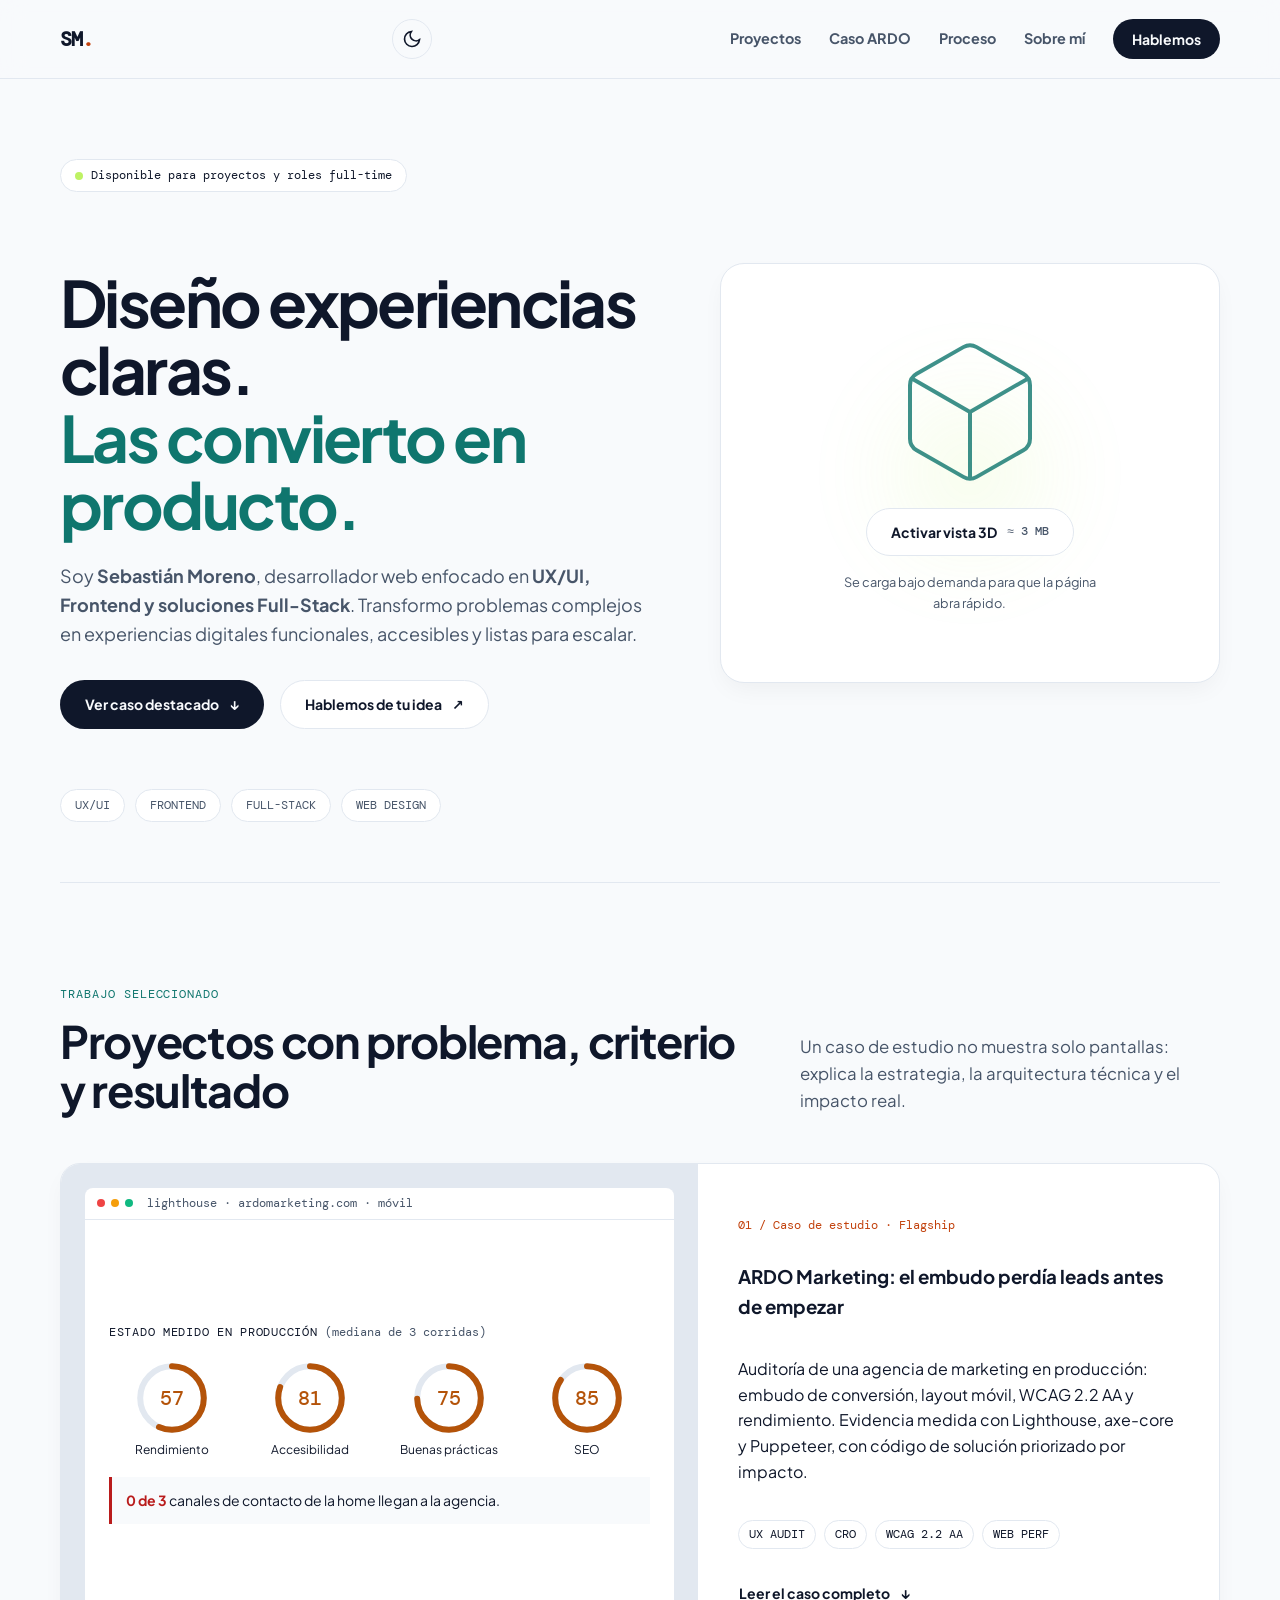
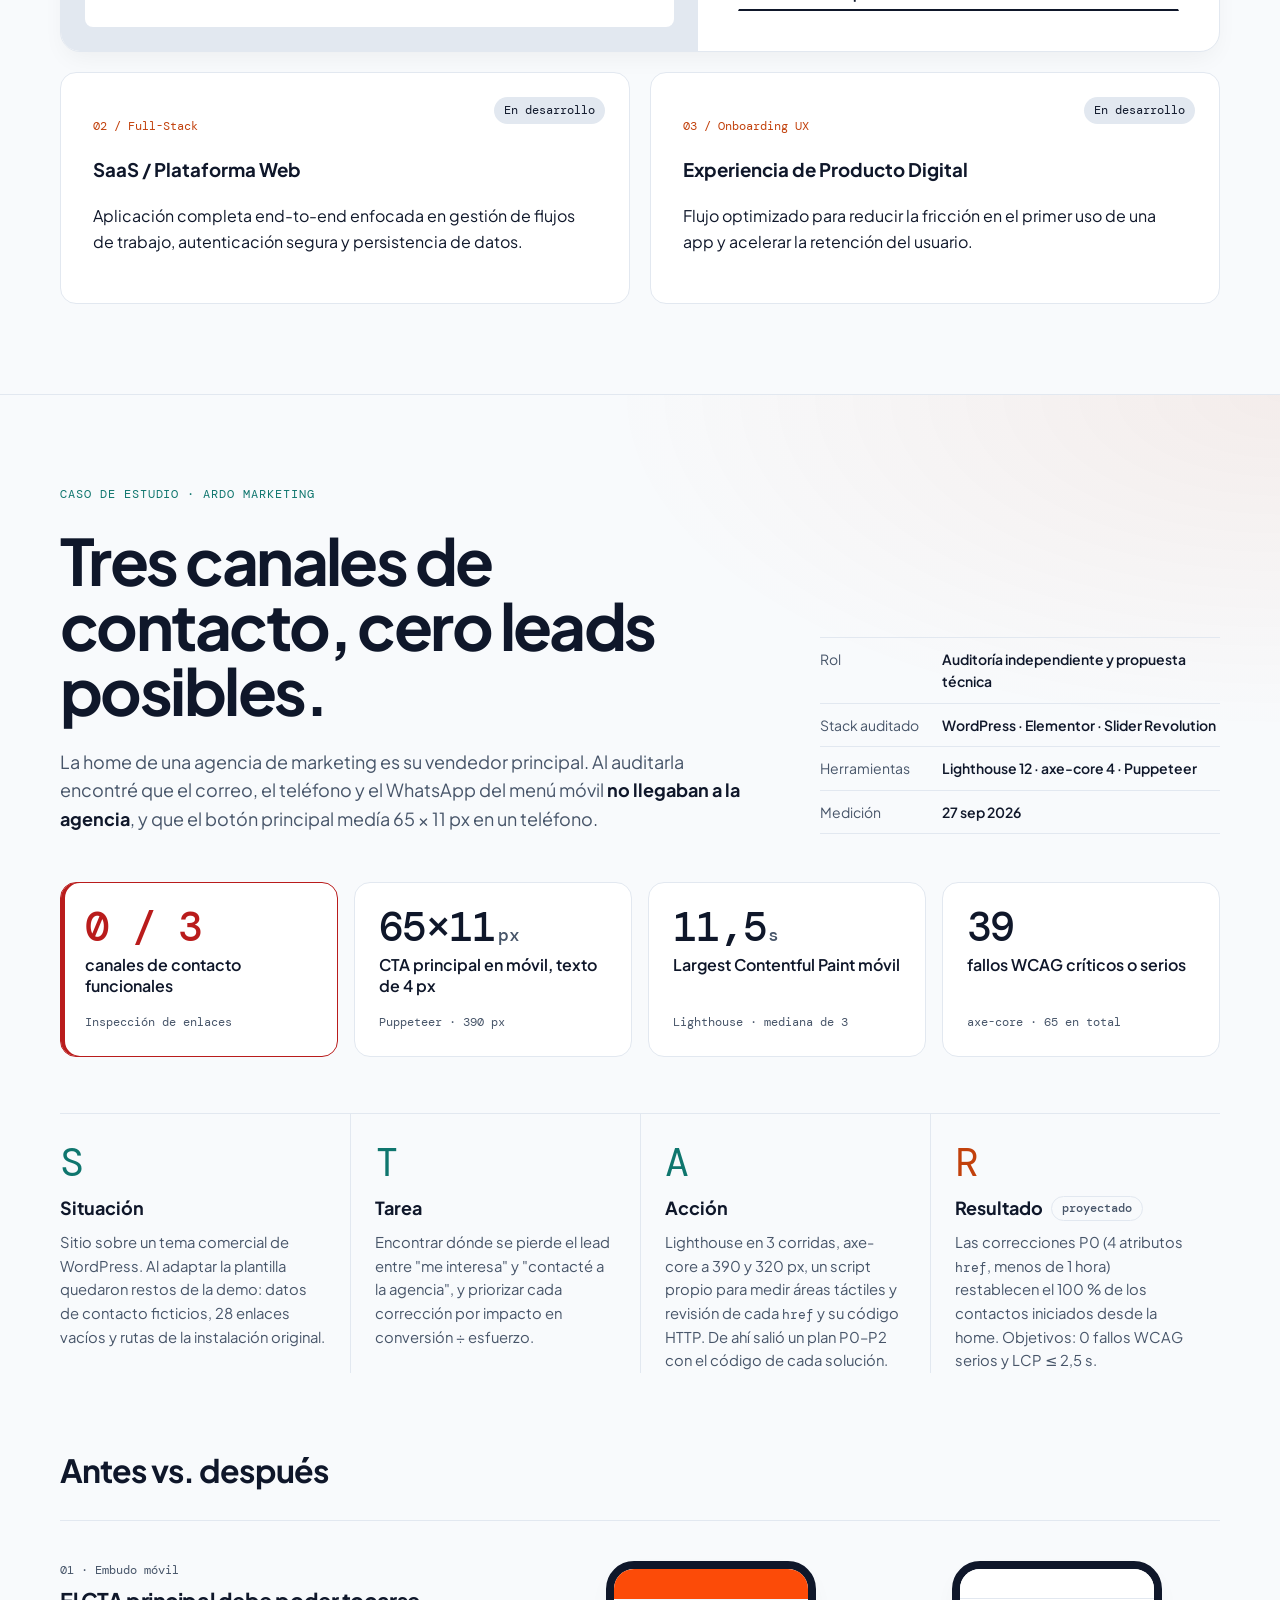
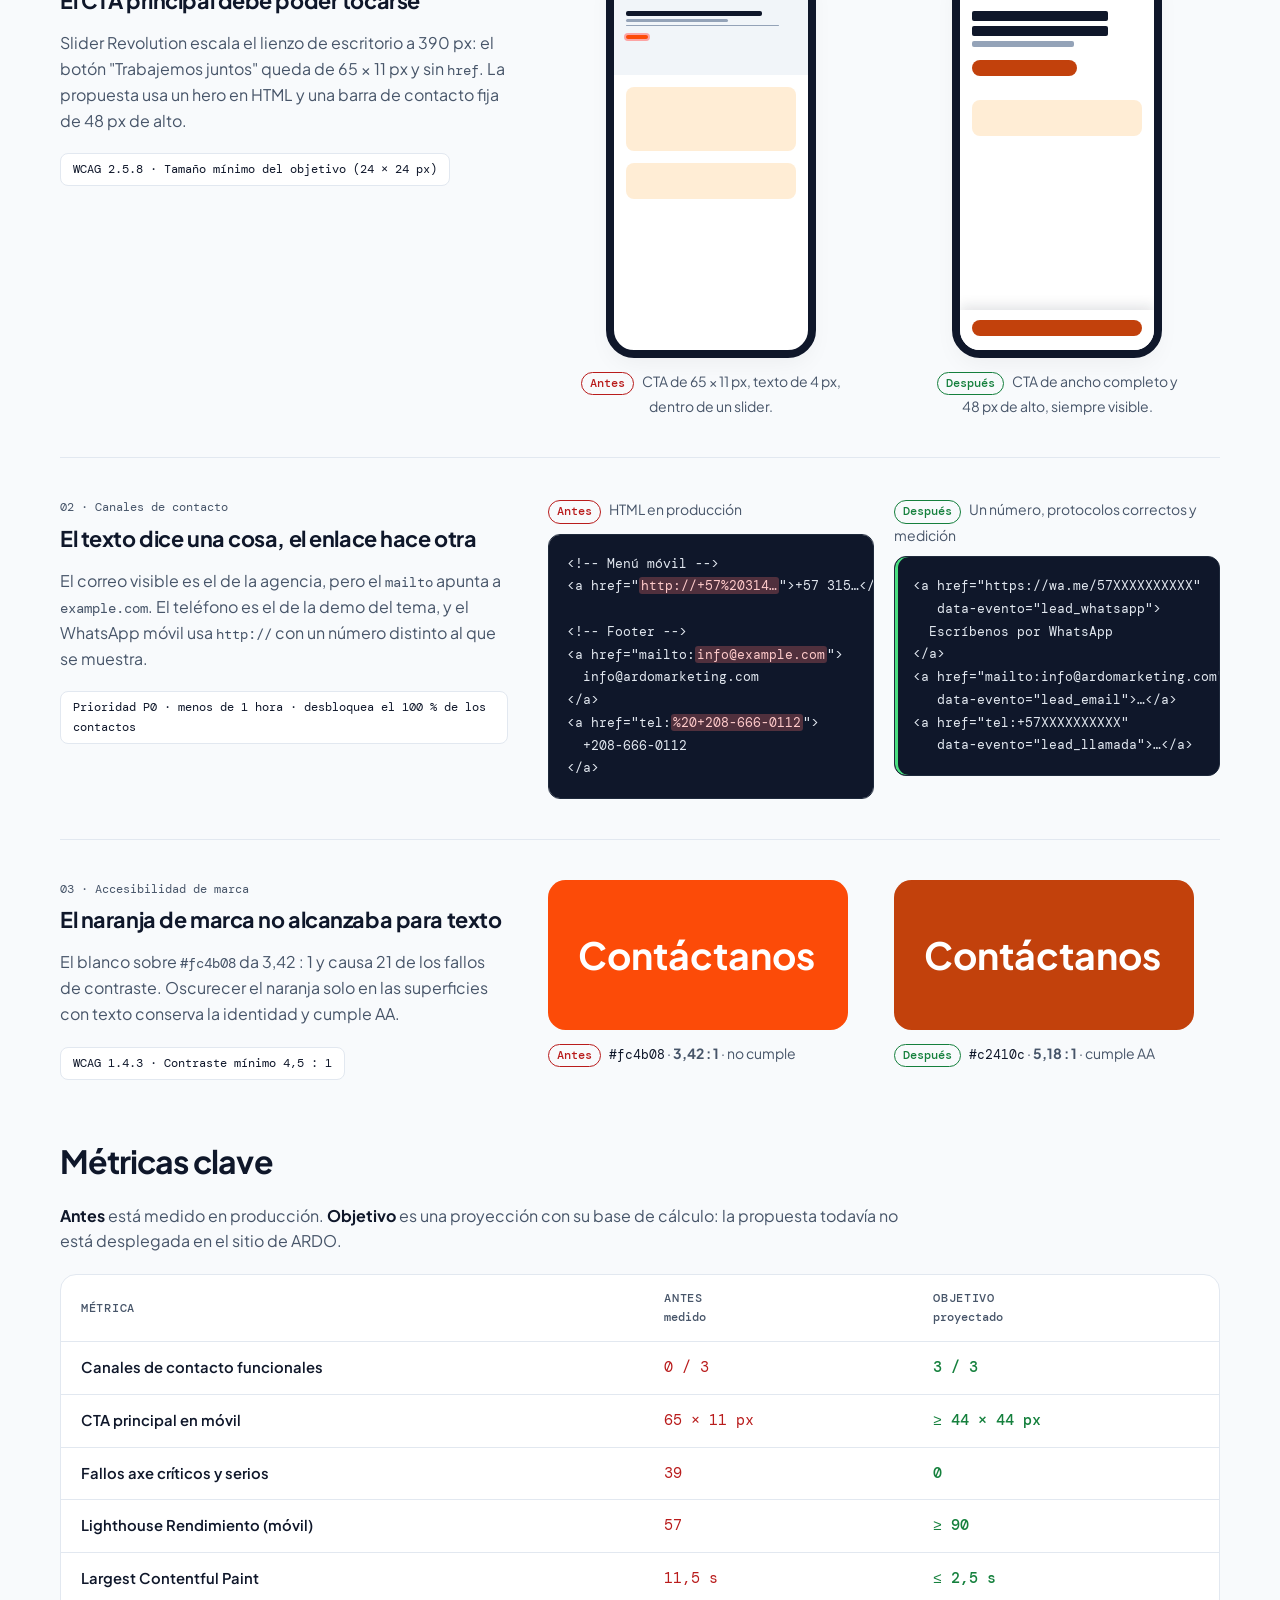
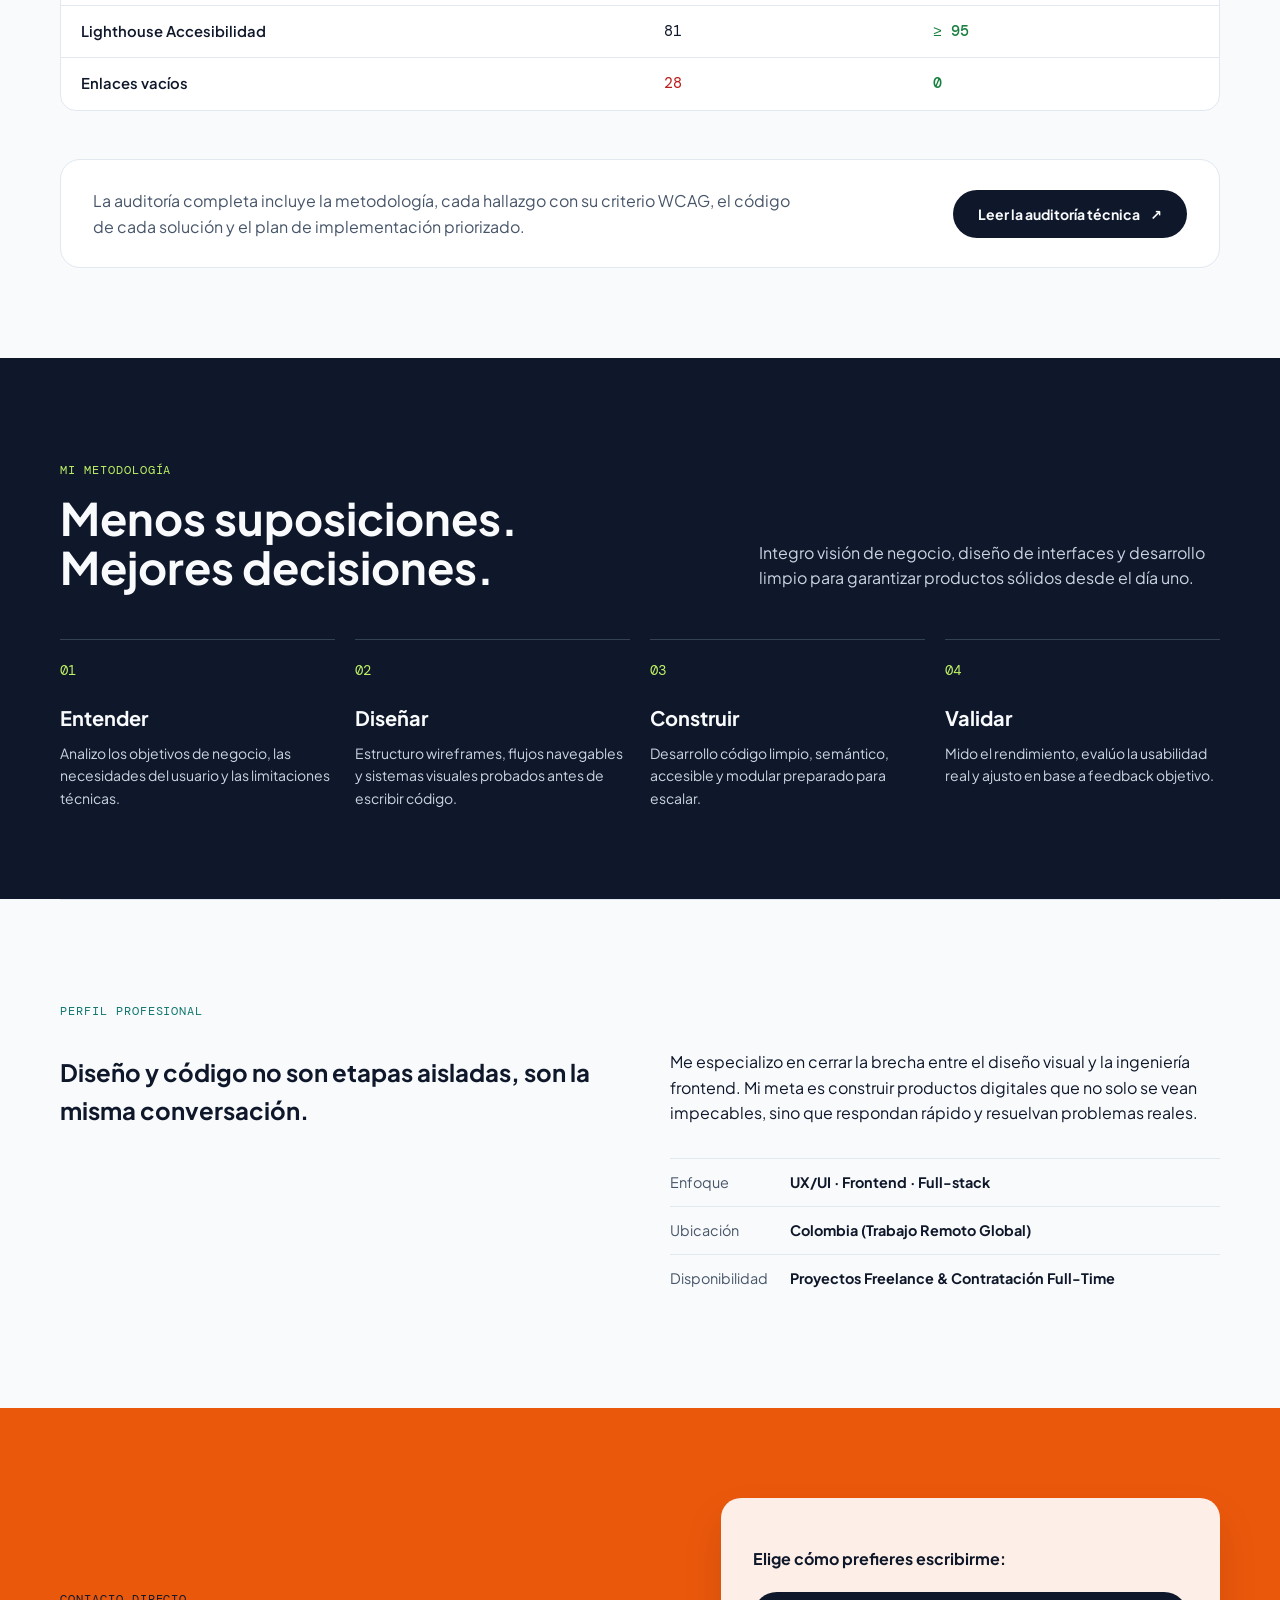
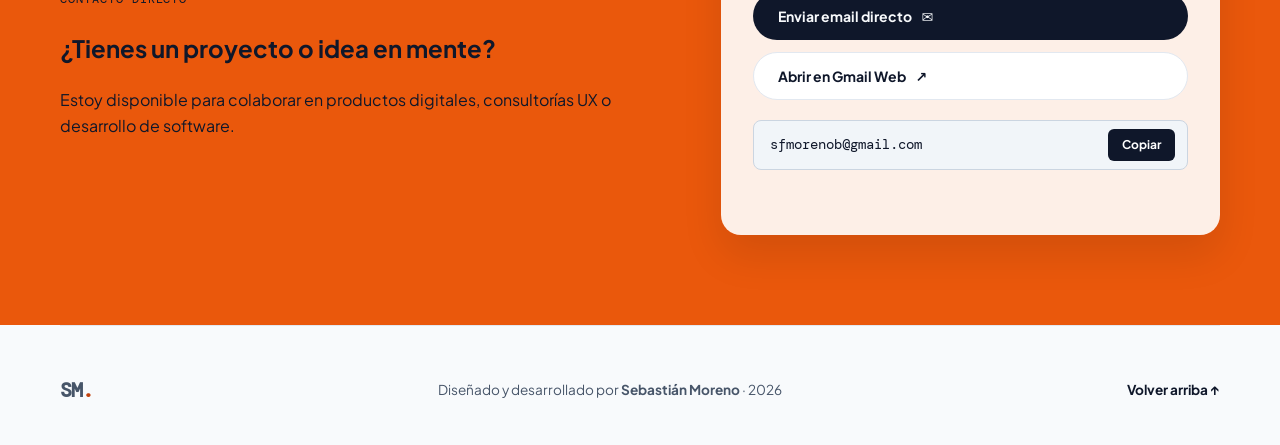
==== index.html @ bb8cb866 "fix: cifras de rendimiento medidas sin la inyección del antivirus El antivirus de la máquina de medi" ====
<!DOCTYPE html>
<html lang="es">
<head>
  <meta charset="UTF-8">
  <meta name="viewport" content="width=device-width, initial-scale=1.0">
  <meta name="description" content="Portafolio de Sebastián Moreno — Desarrollador Web especialista en UX/UI, Frontend y Productos Full-Stack. Caso destacado: auditoría de conversión, móvil y WCAG AA de ARDO Marketing.">
  <meta name="theme-color" content="#0f172a">
  <meta name="color-scheme" content="light dark">

  <link rel="canonical" href="https://nick-fm1.github.io/">

  <!-- Open Graph / Redes Sociales (las redes exigen URLs absolutas) -->
  <meta property="og:type" content="website">
  <meta property="og:locale" content="es_CO">
  <meta property="og:url" content="https://nick-fm1.github.io/">
  <meta property="og:title" content="Sebastián Moreno — Web &amp; Product Developer">
  <meta property="og:description" content="Diseño experiencias claras y las convierto en productos digitales escalables. Caso destacado: auditoría de conversión, móvil y WCAG AA de ARDO Marketing.">
  <meta property="og:image" content="https://nick-fm1.github.io/og-image.png">
  <meta property="og:image:width" content="1200">
  <meta property="og:image:height" content="630">
  <meta property="og:image:alt" content="Portada del portafolio de Sebastián Moreno: Diseño experiencias claras. Las convierto en producto.">
  <meta name="twitter:card" content="summary_large_image">

  <title>Sebastián Moreno — Web &amp; Product Developer</title>
  <link rel="icon" href="data:image/svg+xml,%3Csvg xmlns='http://www.w3.org/2000/svg' viewBox='0 0 32 32'%3E%3Crect width='32' height='32' rx='8' fill='%230f172a'/%3E%3Ctext x='16' y='21' font-family='monospace' font-size='14' font-weight='700' text-anchor='middle' fill='%23f8fafc'%3ESM%3C/text%3E%3C/svg%3E">

  <!-- Aplica el tema antes del primer pintado para evitar el destello de tema incorrecto -->
  <script>
    (function () {
      var tema;
      try { tema = localStorage.getItem('theme'); } catch (e) { tema = null; }
      if (tema !== 'light' && tema !== 'dark') {
        tema = window.matchMedia('(prefers-color-scheme: dark)').matches ? 'dark' : 'light';
      }
      document.documentElement.setAttribute('data-theme', tema);
    })();
  </script>

  <!-- Fuente del titular (elemento LCP) precargada; las fuentes se sirven desde el propio dominio -->
  <link rel="preload" href="fonts/plus-jakarta-sans-latin-var.woff2" as="font" type="font/woff2" crossorigin>

  <link rel="stylesheet" href="styles.css">
</head>
<body>
  <!-- Salto de navegación para accesibilidad -->
  <a class="skip-link" href="#contenido">Saltar al contenido principal</a>

  <!-- Encabezado de Navegación -->
  <header class="site-header" id="site-header">
    <nav class="nav container" aria-label="Navegación principal">
      <a class="brand" href="#inicio" aria-label="Inicio de Sebastián Moreno">
        SM<span class="brand-dot" aria-hidden="true">.</span>
      </a>

      <!-- Controles de Navegación + Modo Oscuro/Claro -->
      <div class="nav-actions">
        <button class="theme-toggle" id="theme-toggle" type="button" aria-label="Cambiar a tema oscuro" title="Cambiar tema">
          <svg class="sun-icon" aria-hidden="true" width="20" height="20" viewBox="0 0 24 24" fill="none" stroke="currentColor" stroke-width="2"><circle cx="12" cy="12" r="5"/><path d="M12 1v2M12 21v2M4.22 4.22l1.42 1.42M18.36 18.36l1.42 1.42M1 12h2M21 12h2M4.22 19.78l1.42-1.42M18.36 5.64l1.42-1.42"/></svg>
          <svg class="moon-icon" aria-hidden="true" width="20" height="20" viewBox="0 0 24 24" fill="none" stroke="currentColor" stroke-width="2"><path d="M21 12.79A9 9 0 1 1 11.21 3 7 7 0 0 0 21 12.79z"/></svg>
        </button>

        <button class="menu-button" id="menu-button" type="button" aria-label="Abrir menú" aria-expanded="false" aria-controls="nav-links">
          <span class="menu-line"></span>
          <span class="menu-line"></span>
        </button>
      </div>

      <div class="nav-links" id="nav-links">
        <a href="#proyectos" class="nav-item">Proyectos</a>
        <a href="#caso-ardo" class="nav-item">Caso ARDO</a>
        <a href="#proceso" class="nav-item">Proceso</a>
        <a href="#sobre-mi" class="nav-item">Sobre mí</a>
        <a href="#contacto" class="button button-nav">Hablemos</a>
      </div>
    </nav>
  </header>

  <main id="contenido">
    <!-- Hero Section -->
    <section class="hero container" id="inicio">
      <div class="badge-status">
        <span class="status-dot pulsating" aria-hidden="true"></span>
        <span>Disponible para proyectos y roles full-time</span>
      </div>

      <div class="hero-grid">
        <div class="hero-text">
          <h1 class="hero-title">
            Diseño experiencias claras.<br>
            <em class="highlight">Las convierto en producto.</em>
          </h1>
          <p class="hero-copy">
            Soy <strong>Sebastián Moreno</strong>, desarrollador web enfocado en <strong>UX/UI, Frontend y soluciones Full-Stack</strong>. Transformo problemas complejos en experiencias digitales funcionales, accesibles y listas para escalar.
          </p>
          <div class="hero-actions">
            <a class="button button-primary" href="#caso-ardo">
              Ver caso destacado <span class="icon-arrow" aria-hidden="true">↓</span>
            </a>
            <a class="button button-outline" href="#contacto">
              Hablemos de tu idea <span class="icon-arrow" aria-hidden="true">↗</span>
            </a>
          </div>
        </div>

        <!-- Visualizador 3D: se carga solo cuando el visitante lo pide (model-viewer + modelo ≈ 3 MB) -->
        <div class="hero-3d-wrapper" id="hero-3d">
          <div class="glow-backdrop" aria-hidden="true"></div>

          <div class="hero-3d-poster" id="hero-3d-poster">
            <svg class="poster-shape" aria-hidden="true" width="160" height="160" viewBox="0 0 24 24" fill="none" stroke="currentColor" stroke-width="0.6" stroke-linejoin="round"><path d="M21 16V8a2 2 0 0 0-1-1.73l-7-4a2 2 0 0 0-2 0l-7 4A2 2 0 0 0 3 8v8a2 2 0 0 0 1 1.73l7 4a2 2 0 0 0 2 0l7-4A2 2 0 0 0 21 16z"/><polyline points="3.27 6.96 12 12.01 20.73 6.96"/><line x1="12" y1="22.08" x2="12" y2="12"/></svg>
            <button class="button button-outline" type="button" id="load-3d">
              Activar vista 3D <span class="button-meta">≈ 3 MB</span>
            </button>
            <p class="poster-note">Se carga bajo demanda para que la página abra rápido.</p>
          </div>

          <div class="badge-3d-hint" id="hero-3d-hint" aria-hidden="true" hidden>
            <svg width="14" height="14" viewBox="0 0 24 24" fill="none" stroke="currentColor" stroke-width="2"><path d="M21 16V8a2 2 0 0 0-1-1.73l-7-4a2 2 0 0 0-2 0l-7 4A2 2 0 0 0 3 8v8a2 2 0 0 0 1 1.73l7 4a2 2 0 0 0 2 0l7-4A2 2 0 0 0 21 16z"/><polyline points="3.27 6.96 12 12.01 20.73 6.96"/><line x1="12" y1="22.08" x2="12" y2="12"/></svg>
            <span>Arrastra para girar</span>
          </div>
        </div>
      </div>

      <ul class="stack-bar">
        <li class="stack-tag">UX/UI</li>
        <li class="stack-tag">FRONTEND</li>
        <li class="stack-tag">FULL-STACK</li>
        <li class="stack-tag">WEB DESIGN</li>
      </ul>
    </section>

    <!-- Sección Proyectos -->
    <section class="section container" id="proyectos" aria-labelledby="proyectos-titulo">
      <header class="section-heading">
        <div>
          <p class="eyebrow">Trabajo Seleccionado</p>
          <h2 id="proyectos-titulo">Proyectos con problema, criterio y resultado</h2>
        </div>
        <p class="section-desc">
          Un caso de estudio no muestra solo pantallas: explica la estrategia, la arquitectura técnica y el impacto real.
        </p>
      </header>

      <!-- Proyecto Destacado -->
      <article class="project project-featured" aria-labelledby="ardo-card-titulo">
        <div class="project-visual">
          <div class="browser-chrome" aria-hidden="true">
            <span class="browser-dot red"></span>
            <span class="browser-dot yellow"></span>
            <span class="browser-dot green"></span>
            <span class="browser-url">lighthouse · ardomarketing.com · móvil</span>
          </div>

          <div class="scorecard">
            <p class="scorecard-title">Estado medido en producción <span>(mediana de 3 corridas)</span></p>
            <ul class="score-list">
              <li class="score score--mid" style="--score: 57">
                <svg class="score-ring" viewBox="0 0 36 36" aria-hidden="true"><circle class="score-track" cx="18" cy="18" r="15.9"/><circle class="score-value" cx="18" cy="18" r="15.9" pathLength="100"/></svg>
                <span class="score-num">57</span>
                <span class="score-label">Rendimiento</span>
              </li>
              <li class="score score--mid" style="--score: 81">
                <svg class="score-ring" viewBox="0 0 36 36" aria-hidden="true"><circle class="score-track" cx="18" cy="18" r="15.9"/><circle class="score-value" cx="18" cy="18" r="15.9" pathLength="100"/></svg>
                <span class="score-num">81</span>
                <span class="score-label">Accesibilidad</span>
              </li>
              <li class="score score--mid" style="--score: 75">
                <svg class="score-ring" viewBox="0 0 36 36" aria-hidden="true"><circle class="score-track" cx="18" cy="18" r="15.9"/><circle class="score-value" cx="18" cy="18" r="15.9" pathLength="100"/></svg>
                <span class="score-num">75</span>
                <span class="score-label">Buenas prácticas</span>
              </li>
              <li class="score score--mid" style="--score: 85">
                <svg class="score-ring" viewBox="0 0 36 36" aria-hidden="true"><circle class="score-track" cx="18" cy="18" r="15.9"/><circle class="score-value" cx="18" cy="18" r="15.9" pathLength="100"/></svg>
                <span class="score-num">85</span>
                <span class="score-label">SEO</span>
              </li>
            </ul>
            <p class="scorecard-alert"><strong>0 de 3</strong> canales de contacto de la home llegan a la agencia.</p>
          </div>
        </div>

        <div class="project-copy">
          <p class="project-number">01 / Caso de estudio · Flagship</p>
          <h3 id="ardo-card-titulo">ARDO Marketing: el embudo perdía leads antes de empezar</h3>
          <p>Auditoría de una agencia de marketing en producción: embudo de conversión, layout móvil, WCAG 2.2 AA y rendimiento. Evidencia medida con Lighthouse, axe-core y Puppeteer, con código de solución priorizado por impacto.</p>

          <ul class="tags-list">
            <li>UX AUDIT</li>
            <li>CRO</li>
            <li>WCAG 2.2 AA</li>
            <li>WEB PERF</li>
          </ul>

          <a class="button button-secondary" href="#caso-ardo">
            Leer el caso completo <span aria-hidden="true">↓</span>
          </a>
        </div>
      </article>

      <!-- Próximos Proyectos Grid -->
      <div class="project-grid">
        <article class="project project-card">
          <span class="status-badge">En desarrollo</span>
          <p class="project-number">02 / Full-Stack</p>
          <h3>SaaS / Plataforma Web</h3>
          <p>Aplicación completa end-to-end enfocada en gestión de flujos de trabajo, autenticación segura y persistencia de datos.</p>
        </article>

        <article class="project project-card">
          <span class="status-badge">En desarrollo</span>
          <p class="project-number">03 / Onboarding UX</p>
          <h3>Experiencia de Producto Digital</h3>
          <p>Flujo optimizado para reducir la fricción en el primer uso de una app y acelerar la retención del usuario.</p>
        </article>
      </div>
    </section>

    <!-- Caso de Estudio ARDO Marketing -->
    <section class="section case" id="caso-ardo" aria-labelledby="caso-titulo">
      <div class="container">
        <header class="case-header">
          <p class="eyebrow">Caso de estudio · ARDO Marketing</p>
          <h2 id="caso-titulo">Tres canales de contacto, cero leads posibles.</h2>
          <p class="case-lede">
            La home de una agencia de marketing es su vendedor principal. Al auditarla encontré que el correo, el teléfono y el WhatsApp del menú móvil <strong>no llegaban a la agencia</strong>, y que el botón principal medía 65 × 11 px en un teléfono.
          </p>
          <dl class="case-meta">
            <div><dt>Rol</dt><dd>Auditoría independiente y propuesta técnica</dd></div>
            <div><dt>Stack auditado</dt><dd>WordPress · Elementor · Slider Revolution</dd></div>
            <div><dt>Herramientas</dt><dd>Lighthouse 12 · axe-core 4 · Puppeteer</dd></div>
            <div><dt>Medición</dt><dd><time datetime="2026-09-27">27 sep 2026</time></dd></div>
          </dl>
        </header>

        <!-- KPIs medidos -->
        <ul class="kpi-grid">
          <li class="kpi kpi--critical">
            <span class="kpi-value">0 / 3</span>
            <span class="kpi-label">canales de contacto funcionales</span>
            <span class="kpi-source">Inspección de enlaces</span>
          </li>
          <li class="kpi">
            <span class="kpi-value">65×11<small>px</small></span>
            <span class="kpi-label">CTA principal en móvil, texto de 4 px</span>
            <span class="kpi-source">Puppeteer · 390 px</span>
          </li>
          <li class="kpi">
            <span class="kpi-value">11,5<small>s</small></span>
            <span class="kpi-label">Largest Contentful Paint móvil</span>
            <span class="kpi-source">Lighthouse · mediana de 3</span>
          </li>
          <li class="kpi">
            <span class="kpi-value">39</span>
            <span class="kpi-label">fallos WCAG críticos o serios</span>
            <span class="kpi-source">axe-core · 65 en total</span>
          </li>
        </ul>

        <!-- STAR -->
        <ol class="star-grid">
          <li class="star-card">
            <span class="star-letter" aria-hidden="true">S</span>
            <h3>Situación</h3>
            <p>Sitio sobre un tema comercial de WordPress. Al adaptar la plantilla quedaron restos de la demo: datos de contacto ficticios, 28 enlaces vacíos y rutas de la instalación original.</p>
          </li>
          <li class="star-card">
            <span class="star-letter" aria-hidden="true">T</span>
            <h3>Tarea</h3>
            <p>Encontrar dónde se pierde el lead entre "me interesa" y "contacté a la agencia", y priorizar cada corrección por impacto en conversión ÷ esfuerzo.</p>
          </li>
          <li class="star-card">
            <span class="star-letter" aria-hidden="true">A</span>
            <h3>Acción</h3>
            <p>Lighthouse en 3 corridas, axe-core a 390 y 320 px, un script propio para medir áreas táctiles y revisión de cada <code>href</code> y su código HTTP. De ahí salió un plan P0–P2 con el código de cada solución.</p>
          </li>
          <li class="star-card star-card--result">
            <span class="star-letter" aria-hidden="true">R</span>
            <h3>Resultado <span class="pill">proyectado</span></h3>
            <p>Las correcciones P0 (4 atributos <code>href</code>, menos de 1 hora) restablecen el 100 % de los contactos iniciados desde la home. Objetivos: 0 fallos WCAG serios y LCP ≤ 2,5 s.</p>
          </li>
        </ol>

        <!-- Antes vs Después -->
        <h3 class="case-subtitle">Antes vs. después</h3>

        <!-- 1. CTA móvil -->
        <article class="compare" aria-labelledby="cmp-cta">
          <div class="compare-intro">
            <p class="compare-num">01 · Embudo móvil</p>
            <h4 id="cmp-cta">El CTA principal debe poder tocarse</h4>
            <p>Slider Revolution escala el lienzo de escritorio a 390 px: el botón "Trabajemos juntos" queda de 65 × 11 px y sin <code>href</code>. La propuesta usa un hero en HTML y una barra de contacto fija de 48 px de alto.</p>
            <p class="compare-criteria">WCAG 2.5.8 · Tamaño mínimo del objetivo (24 × 24 px)</p>
          </div>
          <div class="compare-pair">
            <figure class="phone phone--before">
              <div class="phone-screen" aria-hidden="true">
                <div class="mock-bar mock-bar--brand"></div>
                <div class="mock-banner">
                  <span class="mock-line mock-line--lg"></span>
                  <span class="mock-line"></span>
                  <span class="mock-line mock-line--xs"></span>
                  <span class="mock-cta-tiny"></span>
                </div>
                <div class="mock-block"></div>
                <div class="mock-block mock-block--short"></div>
              </div>
              <figcaption><span class="tag-before">Antes</span> CTA de 65 × 11 px, texto de 4 px, dentro de un slider.</figcaption>
            </figure>
            <figure class="phone phone--after">
              <div class="phone-screen" aria-hidden="true">
                <div class="mock-bar"></div>
                <div class="mock-hero">
                  <span class="mock-line mock-line--lg"></span>
                  <span class="mock-line mock-line--lg"></span>
                  <span class="mock-line"></span>
                  <span class="mock-cta"></span>
                </div>
                <div class="mock-block mock-block--short"></div>
                <div class="mock-sticky"><span class="mock-cta mock-cta--full"></span></div>
              </div>
              <figcaption><span class="tag-after">Después</span> CTA de ancho completo y 48 px de alto, siempre visible.</figcaption>
            </figure>
          </div>
        </article>

        <!-- 2. Canales de contacto -->
        <article class="compare" aria-labelledby="cmp-links">
          <div class="compare-intro">
            <p class="compare-num">02 · Canales de contacto</p>
            <h4 id="cmp-links">El texto dice una cosa, el enlace hace otra</h4>
            <p>El correo visible es el de la agencia, pero el <code>mailto</code> apunta a <code>example.com</code>. El teléfono es el de la demo del tema, y el WhatsApp móvil usa <code>http://</code> con un número distinto al que se muestra.</p>
            <p class="compare-criteria">Prioridad P0 · menos de 1 hora · desbloquea el 100 % de los contactos</p>
          </div>
          <div class="compare-pair compare-pair--code">
            <figure class="code-card code-card--before">
              <figcaption><span class="tag-before">Antes</span> HTML en producción</figcaption>
              <pre tabindex="0"><code>&lt;!-- Menú móvil --&gt;
&lt;a href="<mark>http://+57%20314…</mark>"&gt;+57 315…&lt;/a&gt;

&lt;!-- Footer --&gt;
&lt;a href="mailto:<mark>info@example.com</mark>"&gt;
  info@ardomarketing.com
&lt;/a&gt;
&lt;a href="tel:<mark>%20+208-666-0112</mark>"&gt;
  +208-666-0112
&lt;/a&gt;</code></pre>
            </figure>
            <figure class="code-card code-card--after">
              <figcaption><span class="tag-after">Después</span> Un número, protocolos correctos y medición</figcaption>
              <pre tabindex="0"><code>&lt;a href="https://wa.me/57XXXXXXXXXX"
   data-evento="lead_whatsapp"&gt;
  Escríbenos por WhatsApp
&lt;/a&gt;
&lt;a href="mailto:info@ardomarketing.com"
   data-evento="lead_email"&gt;…&lt;/a&gt;
&lt;a href="tel:+57XXXXXXXXXX"
   data-evento="lead_llamada"&gt;…&lt;/a&gt;</code></pre>
            </figure>
          </div>
        </article>

        <!-- 3. Contraste -->
        <article class="compare" aria-labelledby="cmp-contrast">
          <div class="compare-intro">
            <p class="compare-num">03 · Accesibilidad de marca</p>
            <h4 id="cmp-contrast">El naranja de marca no alcanzaba para texto</h4>
            <p>El blanco sobre <code>#fc4b08</code> da 3,42 : 1 y causa 21 de los fallos de contraste. Oscurecer el naranja solo en las superficies con texto conserva la identidad y cumple AA.</p>
            <p class="compare-criteria">WCAG 1.4.3 · Contraste mínimo 4,5 : 1</p>
          </div>
          <div class="compare-pair">
            <figure class="swatch">
              <svg class="swatch-sample" viewBox="0 0 240 120" role="img" aria-label="Muestra: texto blanco sobre naranja #fc4b08, contraste 3,42 a 1, no cumple">
                <rect width="240" height="120" rx="14" fill="#fc4b08"/>
                <text x="24" y="72" fill="#ffffff" font-size="30" font-weight="700" font-family="Plus Jakarta Sans, system-ui, sans-serif">Contáctanos</text>
              </svg>
              <figcaption><span class="tag-before">Antes</span> <code>#fc4b08</code> · <strong>3,42 : 1</strong> · no cumple</figcaption>
            </figure>
            <figure class="swatch">
              <svg class="swatch-sample" viewBox="0 0 240 120" role="img" aria-label="Muestra: texto blanco sobre naranja #c2410c, contraste 5,18 a 1, cumple AA">
                <rect width="240" height="120" rx="14" fill="#c2410c"/>
                <text x="24" y="72" fill="#ffffff" font-size="30" font-weight="700" font-family="Plus Jakarta Sans, system-ui, sans-serif">Contáctanos</text>
              </svg>
              <figcaption><span class="tag-after">Después</span> <code>#c2410c</code> · <strong>5,18 : 1</strong> · cumple AA</figcaption>
            </figure>
          </div>
        </article>

        <!-- Métricas -->
        <div class="results">
          <h3 class="case-subtitle">Métricas clave</h3>
          <p class="results-note">
            <strong>Antes</strong> está medido en producción. <strong>Objetivo</strong> es una proyección con su base de cálculo: la propuesta todavía no está desplegada en el sitio de ARDO.
          </p>
          <!-- role="region" + tabindex: contenedor con scroll horizontal operable por teclado (patrón recomendado para tablas anchas) -->
          <div class="table-wrap" tabindex="0" role="region" aria-label="Tabla de métricas antes y objetivo">
            <table class="results-table">
              <thead>
                <tr>
                  <th scope="col">Métrica</th>
                  <th scope="col">Antes <span class="th-sub">medido</span></th>
                  <th scope="col">Objetivo <span class="th-sub">proyectado</span></th>
                </tr>
              </thead>
              <tbody>
                <tr><th scope="row">Canales de contacto funcionales</th><td class="val-bad">0 / 3</td><td class="val-good">3 / 3</td></tr>
                <tr><th scope="row">CTA principal en móvil</th><td class="val-bad">65 × 11 px</td><td class="val-good">≥ 44 × 44 px</td></tr>
                <tr><th scope="row">Fallos axe críticos y serios</th><td class="val-bad">39</td><td class="val-good">0</td></tr>
                <tr><th scope="row">Lighthouse Rendimiento (móvil)</th><td class="val-bad">57</td><td class="val-good">≥ 90</td></tr>
                <tr><th scope="row">Largest Contentful Paint</th><td class="val-bad">11,5 s</td><td class="val-good">≤ 2,5 s</td></tr>
                <tr><th scope="row">Lighthouse Accesibilidad</th><td>81</td><td class="val-good">≥ 95</td></tr>
                <tr><th scope="row">Enlaces vacíos</th><td class="val-bad">28</td><td class="val-good">0</td></tr>
              </tbody>
            </table>
          </div>
        </div>

        <div class="case-footer">
          <p>La auditoría completa incluye la metodología, cada hallazgo con su criterio WCAG, el código de cada solución y el plan de implementación priorizado.</p>
          <a class="button button-primary" href="https://github.com/Nick-fm1/Nick-fm1.github.io/blob/main/guia-ardo-marketing.md">
            Leer la auditoría técnica <span aria-hidden="true">↗</span>
          </a>
        </div>
      </div>
    </section>

    <!-- Sección Proceso -->
    <section class="section process-section" id="proceso" aria-labelledby="proceso-titulo">
      <div class="container">
        <p class="eyebrow">Mi Metodología</p>
        <div class="process-intro">
          <h2 id="proceso-titulo">Menos suposiciones.<br>Mejores decisiones.</h2>
          <p>Integro visión de negocio, diseño de interfaces y desarrollo limpio para garantizar productos sólidos desde el día uno.</p>
        </div>

        <ol class="process-steps">
          <li class="step-card">
            <span class="step-num">01</span>
            <div class="step-body">
              <h3>Entender</h3>
              <p>Analizo los objetivos de negocio, las necesidades del usuario y las limitaciones técnicas.</p>
            </div>
          </li>
          <li class="step-card">
            <span class="step-num">02</span>
            <div class="step-body">
              <h3>Diseñar</h3>
              <p>Estructuro wireframes, flujos navegables y sistemas visuales probados antes de escribir código.</p>
            </div>
          </li>
          <li class="step-card">
            <span class="step-num">03</span>
            <div class="step-body">
              <h3>Construir</h3>
              <p>Desarrollo código limpio, semántico, accesible y modular preparado para escalar.</p>
            </div>
          </li>
          <li class="step-card">
            <span class="step-num">04</span>
            <div class="step-body">
              <h3>Validar</h3>
              <p>Mido el rendimiento, evalúo la usabilidad real y ajusto en base a feedback objetivo.</p>
            </div>
          </li>
        </ol>
      </div>
    </section>

    <!-- Sección Sobre Mí -->
    <section class="section container about" id="sobre-mi" aria-labelledby="sobre-mi-titulo">
      <p class="eyebrow">Perfil Profesional</p>
      <div class="about-grid">
        <h2 id="sobre-mi-titulo">Diseño y código no son etapas aisladas, son la misma conversación.</h2>
        <div class="about-content">
          <p>Me especializo en cerrar la brecha entre el diseño visual y la ingeniería frontend. Mi meta es construir productos digitales que no solo se vean impecables, sino que respondan rápido y resuelvan problemas reales.</p>

          <dl class="info-list">
            <div class="info-item">
              <dt>Enfoque</dt>
              <dd>UX/UI · Frontend · Full-stack</dd>
            </div>
            <div class="info-item">
              <dt>Ubicación</dt>
              <dd>Colombia (Trabajo Remoto Global)</dd>
            </div>
            <div class="info-item">
              <dt>Disponibilidad</dt>
              <dd>Proyectos Freelance &amp; Contratación Full-Time</dd>
            </div>
          </dl>
        </div>
      </div>
    </section>

    <!-- Sección Contacto -->
    <section class="contact-section" id="contacto" aria-labelledby="contacto-titulo">
      <div class="container contact-grid">
        <div class="contact-header">
          <p class="eyebrow">Contacto Directo</p>
          <h2 id="contacto-titulo">¿Tienes un proyecto o idea en mente?</h2>
          <p>Estoy disponible para colaborar en productos digitales, consultorías UX o desarrollo de software.</p>
        </div>

        <div class="contact-card">
          <p class="contact-subtitle">Elige cómo prefieres escribirme:</p>

          <div class="contact-buttons">
            <a class="button button-primary" href="mailto:sfmorenob@gmail.com">
              Enviar email directo <span aria-hidden="true">✉</span>
            </a>

            <a class="button button-outline" href="https://mail.google.com/mail/?view=cm&amp;fs=1&amp;to=sfmorenob@gmail.com" target="_blank" rel="noopener">
              Abrir en Gmail Web <span aria-hidden="true">↗</span><span class="visually-hidden">(se abre en una pestaña nueva)</span>
            </a>
          </div>

          <div class="email-copy-box">
            <code id="email-text">sfmorenob@gmail.com</code>
            <button type="button" class="button-copy" id="copy-email-btn">
              <span id="copy-text">Copiar</span><span class="visually-hidden"> correo electrónico</span>
            </button>
          </div>
          <p class="copy-status" id="copy-status" role="status" aria-live="polite"></p>
        </div>
      </div>
    </section>
  </main>

  <!-- Footer -->
  <footer class="footer container">
    <div class="footer-content">
      <a class="brand" href="#inicio" aria-label="Volver al inicio">
        SM<span class="brand-dot" aria-hidden="true">.</span>
      </a>
      <p>Diseñado y desarrollado por <strong>Sebastián Moreno</strong> · <span id="year">2026</span></p>
      <a class="back-to-top" href="#inicio">Volver arriba <span aria-hidden="true">↑</span></a>
    </div>
  </footer>

  <script src="script.js" defer></script>
</body>
</html>
---- styles.css ----
/* ==========================================================================
   0. FUENTES AUTOALOJADAS (subconjunto latino, licencia OFL en /fonts)
   Evita la cadena de peticiones a Google Fonts que bloqueaba el primer pintado.
   ========================================================================== */
@font-face {
  font-family: "Plus Jakarta Sans";
  font-style: normal;
  font-weight: 400 800; /* fuente variable: un archivo para todos los pesos */
  font-display: swap;
  src: url("fonts/plus-jakarta-sans-latin-var.woff2") format("woff2");
  unicode-range: U+0000-00FF, U+0131, U+0152-0153, U+02BB-02BC, U+02C6, U+02DA, U+02DC, U+0304, U+0308, U+0329, U+2000-206F, U+20AC, U+2122, U+2191, U+2193, U+2212, U+2215, U+FEFF, U+FFFD;
}

@font-face {
  font-family: "DM Mono";
  font-style: normal;
  font-weight: 400;
  font-display: swap;
  src: url("fonts/dm-mono-latin-400.woff2") format("woff2");
  unicode-range: U+0000-00FF, U+0131, U+0152-0153, U+02BB-02BC, U+02C6, U+02DA, U+02DC, U+0304, U+0308, U+0329, U+2000-206F, U+20AC, U+2122, U+2191, U+2193, U+2212, U+2215, U+FEFF, U+FFFD;
}

@font-face {
  font-family: "DM Mono";
  font-style: normal;
  font-weight: 500;
  font-display: swap;
  src: url("fonts/dm-mono-latin-500.woff2") format("woff2");
  unicode-range: U+0000-00FF, U+0131, U+0152-0153, U+02BB-02BC, U+02C6, U+02DA, U+02DC, U+0304, U+0308, U+0329, U+2000-206F, U+20AC, U+2122, U+2191, U+2193, U+2212, U+2215, U+FEFF, U+FFFD;
}

/* ==========================================================================
   1. VARIABLES CSS Y CONFIGURACIÓN DE TEMA
   ========================================================================== */
:root {
  /* Paleta en Modo Claro (Por defecto) */
  --ink: #0f172a;
  --muted: #475569;
  --paper: #f8fafc;
  --panel: #ffffff;
  --line: #e2e8f0;
  --green: #0f766e;
  --green-dark: #134e4a;
  --orange: #c2410c;          /* 5,18:1 sobre blanco (antes #ea580c = 3,56:1) */
  --accent-surface: #ea580c;  /* Superficie de la sección de contacto, con texto #0f172a (5,02:1) */
  --lime: #bef264;
  --card-bg: #ffffff;
  --shadow: 0 10px 25px -5px rgba(0, 0, 0, 0.05);
  --bad: #b91c1c;
  --mid: #b45309;
  --good: #15803d;

  --mono: "DM Mono", monospace;
  --sans: "Plus Jakarta Sans", system-ui, -apple-system, BlinkMacSystemFont, "Segoe UI", Roboto, sans-serif;
}

/* Paleta en Modo Oscuro */
[data-theme="dark"] {
  --ink: #f8fafc;
  --muted: #94a3b8;
  --paper: #0b1120;
  --panel: #1e293b;
  --line: #334155;
  --green: #14b8a6;
  --green-dark: #0f766e;
  --orange: #f97316;
  --accent-surface: #f97316;
  --lime: #a3e635;
  --card-bg: #1e293b;
  --shadow: 0 10px 25px -5px rgba(0, 0, 0, 0.3);
  --bad: #f87171;
  --mid: #fbbf24;
  --good: #4ade80;
}

/* ==========================================================================
   2. RESETEO Y BASE
   ========================================================================== */
*, *::before, *::after {
  box-sizing: border-box;
}

[hidden] {
  display: none !important;
}

html {
  scroll-behavior: smooth;
  color-scheme: light dark;
}

body {
  margin: 0;
  background-color: var(--paper);
  color: var(--ink);
  font-family: var(--sans);
  font-size: 1rem;
  line-height: 1.6;
  transition: background-color 0.3s ease, color 0.3s ease;
}

a {
  color: inherit;
  text-decoration: none;
}

button {
  font: inherit;
  cursor: pointer;
}

.container {
  width: min(1160px, calc(100% - 48px));
  margin: 0 auto;
}

/* Accesibilidad Focus */
:focus-visible {
  outline: 2px solid var(--orange);
  outline-offset: 4px;
}

.skip-link {
  position: absolute;
  top: -100px;
  left: 10px;
  padding: 10px 16px;
  background: var(--ink);
  color: var(--paper);
  z-index: 100;
  border-radius: 4px;
  transition: top 0.2s ease;
}

.skip-link:focus {
  top: 10px;
}

.visually-hidden {
  position: absolute;
  width: 1px;
  height: 1px;
  margin: -1px;
  padding: 0;
  overflow: hidden;
  clip: rect(0 0 0 0);
  white-space: nowrap;
  border: 0;
}

code {
  font-family: var(--mono);
  font-size: 0.9em;
}

pre code {
  font-size: inherit; /* el <pre> ya fija el tamaño; sin esto el código quedaba en 11,5 px */
}

/* ==========================================================================
   3. SITE HEADER Y NAVEGACIÓN
   ========================================================================== */
.site-header {
  position: sticky;
  top: 0;
  background: rgba(248, 250, 252, 0.85);
  backdrop-filter: blur(12px);
  -webkit-backdrop-filter: blur(12px);
  z-index: 50;
  border-bottom: 1px solid var(--line);
  transition: background-color 0.3s ease;
}

[data-theme="dark"] .site-header {
  background: rgba(11, 17, 32, 0.85);
}

.nav {
  height: 78px;
  display: flex;
  align-items: center;
  justify-content: space-between;
}

.brand {
  font-family: var(--mono);
  font-weight: 800;
  font-size: 1.25rem;
  letter-spacing: -0.05em;
}

.brand-dot {
  color: var(--orange);
}

.nav-actions {
  display: flex;
  align-items: center;
  gap: 12px;
}

.nav-links {
  display: flex;
  align-items: center;
  gap: 28px;
  font-size: 0.9rem;
  font-weight: 700;
}

.nav-item {
  color: var(--muted);
  transition: color 0.2s ease;
}

.nav-item:hover {
  color: var(--ink);
}

/* Botón Tema Oscuro/Claro */
.theme-toggle {
  background: transparent;
  border: 1px solid var(--line);
  border-radius: 50%;
  width: 40px;
  height: 40px;
  display: flex;
  align-items: center;
  justify-content: center;
  color: var(--ink);
  transition: background 0.2s ease;
}

.theme-toggle:hover {
  background: var(--line);
}

.sun-icon { display: none; }
.moon-icon { display: block; }

[data-theme="dark"] .sun-icon { display: block; }
[data-theme="dark"] .moon-icon { display: none; }

/* Botón Menú Móvil */
.menu-button {
  display: none;
  background: transparent;
  border: 0;
  padding: 8px;
  flex-direction: column;
  gap: 6px;
}

.menu-line {
  display: block;
  width: 22px;
  height: 2px;
  background: var(--ink);
  transition: transform 0.2s ease;
}

/* ==========================================================================
   4. HERO SECTION
   ========================================================================== */
.hero {
  padding: 80px 0 60px;
}

.badge-status {
  display: inline-flex;
  align-items: center;
  gap: 8px;
  padding: 6px 14px;
  border-radius: 100px;
  background: var(--panel);
  border: 1px solid var(--line);
  font-family: var(--mono);
  font-size: 0.75rem;
  margin-bottom: 24px;
}

.status-dot {
  width: 8px;
  height: 8px;
  border-radius: 50%;
  background-color: var(--lime);
}

.status-dot.pulsating {
  box-shadow: 0 0 0 0 rgba(190, 242, 100, 0.7);
  animation: pulse 2s infinite;
}

@keyframes pulse {
  0% { box-shadow: 0 0 0 0 rgba(190, 242, 100, 0.7); }
  70% { box-shadow: 0 0 0 8px rgba(190, 242, 100, 0); }
  100% { box-shadow: 0 0 0 0 rgba(190, 242, 100, 0); }
}

.hero-grid {
  display: grid;
  grid-template-columns: 1.1fr 0.9fr;
  gap: 48px;
  align-items: center;
}

.hero-title {
  font-size: clamp(2.5rem, 5vw, 4.25rem);
  line-height: 1.05;
  letter-spacing: -0.04em;
  margin-bottom: 24px;
}

.highlight {
  font-style: normal;
  color: var(--green);
}

.hero-copy {
  font-size: 1.125rem;
  color: var(--muted);
  max-width: 600px;
  margin-bottom: 32px;
}

.hero-actions {
  display: flex;
  align-items: center;
  gap: 16px;
  flex-wrap: wrap;
}

/* Botones */
.button {
  display: inline-flex;
  align-items: center;
  gap: 10px;
  padding: 12px 24px;
  border-radius: 100px;
  font-size: 0.875rem;
  font-weight: 700;
  transition: transform 0.2s ease, background-color 0.2s ease, border-color 0.2s ease;
  border: 1px solid transparent;
}

.button:hover {
  transform: translateY(-2px);
}

.button:disabled {
  cursor: progress;
  opacity: 0.7;
  transform: none;
}

.button-meta {
  font-family: var(--mono);
  font-size: 0.75rem;
  font-weight: 500;
  color: var(--muted);
}

.button-primary {
  background: var(--ink);
  color: var(--paper);
}

.button-primary:hover {
  background: var(--green-dark);
  color: #ffffff;
}

.button-outline {
  border-color: var(--line);
  background: var(--panel);
  color: var(--ink);
}

.button-outline:hover {
  border-color: var(--ink);
}

.button-secondary {
  background: transparent;
  border-bottom: 2px solid var(--ink);
  border-radius: 0;
  padding: 4px 0;
  color: var(--ink);
}

.button-nav {
  padding: 8px 18px;
  background: var(--ink);
  color: var(--paper);
}

/* Stack Tag Bar */
.stack-bar {
  display: flex;
  gap: 10px;
  flex-wrap: wrap;
  margin: 60px 0 0;
  padding: 0;
  list-style: none;
}

.stack-tag {
  padding: 6px 14px;
  border: 1px solid var(--line);
  border-radius: 100px;
  font-family: var(--mono);
  font-size: 0.75rem;
  color: var(--muted);
  background: var(--panel);
}

/* ==========================================================================
   5. SECCIÓN PROYECTOS Y MODELOS 3D
   ========================================================================== */
.section {
  padding: 90px 0;
  border-top: 1px solid var(--line);
}

.eyebrow {
  font-family: var(--mono);
  font-size: 0.75rem;
  color: var(--green);
  text-transform: uppercase;
  letter-spacing: 0.08em;
  margin-bottom: 12px;
}

.section-heading {
  display: grid;
  grid-template-columns: 1fr 0.6fr;
  gap: 40px;
  align-items: flex-end;
  margin-bottom: 48px;
}

.section-heading h2 {
  font-size: clamp(2rem, 3.5vw, 3rem);
  line-height: 1.1;
  letter-spacing: -0.03em;
  margin: 0;
}

.section-desc {
  color: var(--muted);
  font-size: 1.05rem;
  margin: 0;
}

/* Proyecto Destacado */
.project-featured {
  display: grid;
  grid-template-columns: 1.1fr 0.9fr;
  background: var(--card-bg);
  border: 1px solid var(--line);
  border-radius: 20px;
  overflow: hidden;
  box-shadow: var(--shadow);
}

.project-visual {
  background: var(--line);
  padding: 24px;
  min-height: 380px;
  display: flex;
  flex-direction: column;
}

.browser-chrome {
  display: flex;
  align-items: center;
  gap: 6px;
  height: 32px;
  padding: 0 12px;
  background: var(--panel);
  border-radius: 8px 8px 0 0;
  border-bottom: 1px solid var(--line);
}

.browser-dot {
  width: 8px;
  height: 8px;
  border-radius: 50%;
}

.browser-dot.red { background: #ef4444; }
.browser-dot.yellow { background: #f59e0b; }
.browser-dot.green { background: #10b981; }

.browser-url {
  font-family: var(--mono);
  font-size: 0.75rem;
  color: var(--muted);
  margin-left: 8px;
}

.project-copy {
  padding: 40px;
  display: flex;
  flex-direction: column;
  justify-content: center;
}

.project-number {
  font-family: var(--mono);
  font-size: 0.75rem;
  color: var(--orange);
  margin-bottom: 8px;
}

.tags-list {
  display: flex;
  gap: 8px;
  padding: 0;
  list-style: none;
  margin: 20px 0 28px;
  flex-wrap: wrap;
}

.tags-list li {
  font-family: var(--mono);
  font-size: 0.75rem;
  padding: 4px 10px;
  border: 1px solid var(--line);
  border-radius: 100px;
}

/* Project Grid */
.project-grid {
  display: grid;
  grid-template-columns: 1fr 1fr;
  gap: 20px;
  margin-top: 20px;
}

.project-card {
  position: relative;
  padding: 32px;
  background: var(--card-bg);
  border: 1px solid var(--line);
  border-radius: 16px;
}

.status-badge {
  position: absolute;
  top: 24px;
  right: 24px;
  font-family: var(--mono);
  font-size: 0.75rem;
  padding: 4px 10px;
  background: var(--line);
  border-radius: 100px;
  color: var(--ink);
}

/* ==========================================================================
   6. ESTILOS DE COMPONENTES 3D (MODEL-VIEWER)
   ========================================================================== */
.hero-3d-wrapper {
  position: relative;
  width: 100%;
  height: 420px;
  display: flex;
  align-items: center;
  justify-content: center;
  background: var(--card-bg);
  border: 1px solid var(--line);
  border-radius: 24px;
  box-shadow: var(--shadow);
  overflow: hidden;
  transition: border-color 0.3s ease, background-color 0.3s ease;
}

.hero-3d-wrapper:hover {
  border-color: var(--green);
}

.glow-backdrop {
  position: absolute;
  width: 240px;
  height: 240px;
  background: radial-gradient(circle, var(--lime) 0%, rgba(0,0,0,0) 70%);
  opacity: 0.15;
  filter: blur(40px);
  pointer-events: none;
  z-index: 0;
}

[data-theme="dark"] .glow-backdrop {
  background: radial-gradient(circle, var(--green) 0%, rgba(0,0,0,0) 70%);
  opacity: 0.25;
}

model-viewer {
  width: 100%;
  height: 100%;
  z-index: 1;
  --poster-color: transparent;
  --progress-bar-color: var(--orange);
  cursor: grab;
}

model-viewer:active {
  cursor: grabbing;
}

.badge-3d-hint {
  position: absolute;
  bottom: 16px;
  left: 50%;
  transform: translateX(-50%);
  display: inline-flex;
  align-items: center;
  gap: 8px;
  padding: 6px 14px;
  background: var(--panel);
  border: 1px solid var(--line);
  border-radius: 100px;
  font-family: var(--mono);
  font-size: 0.75rem;
  color: var(--muted);
  pointer-events: none;
  box-shadow: 0 4px 12px rgba(0, 0, 0, 0.08);
  white-space: nowrap;
}

.badge-3d-hint svg {
  color: var(--orange);
}

/* Póster del visor 3D: ocupa el espacio del modelo (sin salto de layout) hasta que el visitante lo activa */
.hero-3d-poster {
  position: relative;
  z-index: 1;
  display: flex;
  flex-direction: column;
  align-items: center;
  gap: 16px;
  padding: 24px;
  text-align: center;
}

.poster-shape {
  color: var(--green);
  opacity: 0.8;
}

.poster-note {
  margin: 0;
  max-width: 28ch;
  font-size: 0.8rem;
  color: var(--muted);
}

.hero-3d-wrapper model-viewer {
  position: absolute;
  inset: 0;
}

/* ==========================================================================
   7. SECCIÓN PROCESO
   ========================================================================== */
/* Sección invertida: tokens propios por tema para que el texto secundario cumpla AA en ambos */
.process-section {
  --process-bg: #0f172a;
  --process-ink: #f8fafc;
  --process-muted: #cbd5e1;   /* 12,02:1 */
  --process-accent: #bef264;  /* 13,67:1 */
  --process-line: #334155;
  background: var(--process-bg);
  color: var(--process-ink);
  border-color: var(--process-bg);
}

[data-theme="dark"] .process-section {
  --process-bg: #f8fafc;
  --process-ink: #0f172a;
  --process-muted: #475569;   /* 7,24:1 */
  --process-accent: #0f766e;  /* 5,23:1 (antes lima #a3e635 = 1,44:1) */
  --process-line: #cbd5e1;
}

.process-section .eyebrow {
  color: var(--process-accent);
}

.process-intro {
  display: grid;
  grid-template-columns: 1fr 0.7fr;
  gap: 40px;
  align-items: flex-end;
  margin-bottom: 48px;
}

.process-intro h2 {
  font-size: clamp(2rem, 3.5vw, 3rem);
  line-height: 1.1;
  margin: 0;
}

.process-intro p {
  color: var(--process-muted);
  margin: 0;
}

.process-steps {
  display: grid;
  grid-template-columns: repeat(4, 1fr);
  gap: 20px;
  padding: 0;
  margin: 0;
  list-style: none;
}

.step-card {
  border-top: 1px solid var(--process-line);
  padding-top: 20px;
}

.step-num {
  font-family: var(--mono);
  font-size: 0.85rem;
  color: var(--process-accent);
  display: block;
  margin-bottom: 12px;
}

.step-body h3 {
  font-size: 1.25rem;
  margin-bottom: 8px;
}

.step-body p {
  font-size: 0.875rem;
  color: var(--process-muted);
  margin: 0;
}

/* ==========================================================================
   8. SECCIÓN SOBRE MÍ Y CONTACTO
   ========================================================================== */
.about-grid {
  display: grid;
  grid-template-columns: 1fr 1fr;
  gap: 60px;
}

.info-list {
  margin-top: 32px;
}

.info-item {
  display: grid;
  grid-template-columns: 120px 1fr;
  padding: 12px 0;
  border-top: 1px solid var(--line);
  font-size: 0.9rem;
}

.info-item dt {
  color: var(--muted);
}

.info-item dd {
  margin: 0;
  font-weight: 700;
}

/* Contacto & Gmail Options */
.contact-section {
  padding: 90px 0;
  background: var(--accent-surface);
  color: #0f172a;
}

.contact-section .eyebrow {
  color: #0f172a;
}

.contact-grid {
  display: grid;
  grid-template-columns: 1.1fr 0.9fr;
  gap: 50px;
  align-items: center;
}

.contact-card {
  background: rgba(255, 255, 255, 0.9);
  padding: 32px;
  border-radius: 20px;
  box-shadow: 0 20px 40px rgba(0, 0, 0, 0.1);
  color: #0f172a;
}

.contact-grid > * {
  min-width: 0;
}

.copy-status {
  min-height: 1.5em;
  margin: 12px 0 0;
  font-size: 0.875rem;
}

.contact-subtitle {
  font-weight: 700;
  margin-bottom: 20px;
}

.contact-buttons {
  display: flex;
  flex-direction: column;
  gap: 12px;
  margin-bottom: 20px;
}

.email-copy-box {
  display: flex;
  flex-wrap: wrap;
  gap: 8px;
  align-items: center;
  justify-content: space-between;
  background: #f1f5f9;
  padding: 8px 12px 8px 16px;
  border-radius: 8px;
  border: 1px solid #cbd5e1;
}

.email-copy-box code {
  overflow-wrap: anywhere;
  font-family: var(--mono);
  font-size: 0.85rem;
  color: #0f172a;
}

.button-copy {
  background: #0f172a;
  color: #ffffff;
  border: 0;
  padding: 6px 14px;
  border-radius: 6px;
  font-size: 0.75rem;
  font-weight: 700;
  transition: background 0.2s ease;
}

.button-copy.copied {
  background: #15803d; /* 5,02:1 con blanco (antes #16a34a = 3,30:1) */
}

/* ==========================================================================
   9. FOOTER
   ========================================================================== */
.footer {
  padding: 40px 0;
  border-top: 1px solid var(--line);
}

.footer-content {
  display: flex;
  align-items: center;
  justify-content: space-between;
  font-size: 0.85rem;
  color: var(--muted);
}

.back-to-top {
  font-weight: 700;
  color: var(--ink);
}

/* ==========================================================================
   10. CASO DE ESTUDIO ARDO MARKETING
   ========================================================================== */

/* Scorecard Lighthouse de la tarjeta destacada */
.scorecard {
  flex: 1;
  display: flex;
  flex-direction: column;
  justify-content: center;
  gap: 20px;
  padding: 28px 24px;
  background: var(--panel);
  border-radius: 0 0 8px 8px;
}

.scorecard-title {
  margin: 0;
  font-family: var(--mono);
  font-size: 0.75rem;
  text-transform: uppercase;
  letter-spacing: 0.06em;
}

.scorecard-title span {
  color: var(--muted);
  text-transform: none;
  letter-spacing: 0;
}

.score-list {
  display: grid;
  grid-template-columns: repeat(4, 1fr);
  gap: 12px;
  margin: 0;
  padding: 0;
  list-style: none;
}

.score {
  position: relative;
  display: flex;
  flex-direction: column;
  align-items: center;
  gap: 8px;
  text-align: center;
}

.score-ring {
  width: 72px;
  height: 72px;
  transform: rotate(-90deg);
}

.score-track,
.score-value {
  fill: none;
  stroke-width: 3;
}

.score-track {
  stroke: var(--line);
}

.score-value {
  stroke: currentColor;
  stroke-linecap: round;
  stroke-dasharray: var(--score) 100;
}

.score--mid { color: var(--mid); }

.score-num {
  position: absolute;
  top: 0;
  width: 72px;
  line-height: 72px;
  font-family: var(--mono);
  font-size: 1.25rem;
  font-weight: 500;
}

.score-label {
  font-size: 0.75rem;
  line-height: 1.3;
  color: var(--ink);
}

.scorecard-alert {
  margin: 0;
  padding: 12px 14px;
  border-left: 3px solid var(--bad);
  background: var(--paper);
  font-size: 0.875rem;
}

.scorecard-alert strong {
  color: var(--bad);
}

/* Sección del caso */
.case {
  background:
    radial-gradient(60rem 30rem at 100% 0%, color-mix(in srgb, var(--orange) 7%, transparent), transparent 70%),
    var(--paper);
}

.case-header {
  display: grid;
  grid-template-columns: 1.4fr 0.8fr;
  gap: 24px 60px;
  align-items: end;
  margin-bottom: 48px;
}

.case-header .eyebrow {
  grid-column: 1 / -1;
  margin: 0;
}

.case-header h2 {
  grid-column: 1;
  margin: 0;
  font-size: clamp(2.25rem, 5vw, 4rem);
  line-height: 1.02;
  letter-spacing: -0.04em;
}

.case-lede {
  grid-column: 1;
  margin: 0;
  max-width: 62ch;
  font-size: 1.125rem;
  color: var(--muted);
}

.case-lede strong {
  color: var(--ink);
}

.case-meta {
  grid-column: 2;
  grid-row: 2 / span 2;
  margin: 0;
  border-top: 1px solid var(--line);
}

.case-meta div {
  display: grid;
  grid-template-columns: 110px 1fr;
  gap: 12px;
  padding: 10px 0;
  border-bottom: 1px solid var(--line);
  font-size: 0.875rem;
}

.case-meta dt {
  color: var(--muted);
}

.case-meta dd {
  margin: 0;
  font-weight: 600;
}

/* KPIs medidos */
.kpi-grid {
  display: grid;
  grid-template-columns: repeat(4, 1fr);
  gap: 16px;
  margin: 0 0 56px;
  padding: 0;
  list-style: none;
}

.kpi {
  display: flex;
  flex-direction: column;
  gap: 6px;
  padding: 24px;
  background: var(--card-bg);
  border: 1px solid var(--line);
  border-radius: 16px;
}

.kpi--critical {
  border-color: var(--bad);
  box-shadow: inset 4px 0 0 var(--bad);
}

.kpi-value {
  font-family: var(--mono);
  font-size: clamp(2rem, 3.2vw, 2.75rem);
  font-weight: 500;
  line-height: 1;
  letter-spacing: -0.04em;
}

.kpi-value small {
  margin-left: 2px;
  font-size: 0.45em;
  letter-spacing: 0;
  color: var(--muted);
}

.kpi--critical .kpi-value {
  color: var(--bad);
}

.kpi-label {
  font-weight: 600;
  line-height: 1.35;
}

.kpi-source {
  margin-top: auto;
  padding-top: 10px;
  font-family: var(--mono);
  font-size: 0.75rem;
  color: var(--muted);
}

/* STAR */
.star-grid {
  display: grid;
  grid-template-columns: repeat(4, 1fr);
  margin: 0 0 72px;
  padding: 0;
  list-style: none;
  border-top: 1px solid var(--line);
}

.star-card {
  padding: 28px 24px 0 0;
}

.star-card + .star-card {
  padding-left: 24px;
  border-left: 1px solid var(--line);
}

.star-letter {
  display: block;
  font-family: var(--mono);
  font-size: 2.5rem;
  line-height: 1;
  color: var(--green);
}

.star-card h3 {
  display: flex;
  align-items: center;
  gap: 8px;
  flex-wrap: wrap;
  margin: 12px 0 8px;
  font-size: 1.125rem;
}

.star-card p {
  margin: 0;
  font-size: 0.925rem;
  color: var(--muted);
}

.star-card--result .star-letter {
  color: var(--orange);
}

.pill {
  padding: 2px 10px;
  border: 1px solid var(--line);
  border-radius: 100px;
  font-family: var(--mono);
  font-size: 0.75rem;
  font-weight: 500;
  color: var(--muted);
}

/* Antes vs. después */
.case-subtitle {
  margin: 0 0 24px;
  font-size: clamp(1.5rem, 2.5vw, 2rem);
  letter-spacing: -0.03em;
}

.compare {
  display: grid;
  grid-template-columns: 0.8fr 1.2fr;
  gap: 40px;
  padding: 40px 0;
  border-top: 1px solid var(--line);
}

.compare-num {
  margin: 0 0 8px;
  font-family: var(--mono);
  font-size: 0.75rem;
  color: var(--orange);
}

.compare-intro h4 {
  margin: 0 0 12px;
  font-size: 1.35rem;
  line-height: 1.2;
  letter-spacing: -0.02em;
}

.compare-intro p {
  color: var(--muted);
}

.compare-criteria {
  display: inline-block;
  margin: 4px 0 0;
  padding: 6px 12px;
  border-radius: 8px;
  background: var(--card-bg);
  border: 1px solid var(--line);
  font-family: var(--mono);
  font-size: 0.75rem;
}

p.compare-criteria {
  color: var(--ink);
}

.compare-pair {
  display: grid;
  grid-template-columns: 1fr 1fr;
  gap: 20px;
  align-items: start;
  min-width: 0;
}

.compare-pair figure {
  min-width: 0;
  margin: 0;
}

.compare-pair figcaption {
  margin-top: 12px;
  font-size: 0.875rem;
  color: var(--muted);
}

.tag-before,
.tag-after {
  display: inline-block;
  margin-right: 6px;
  padding: 1px 8px;
  border: 1px solid currentColor;
  border-radius: 100px;
  font-family: var(--mono);
  font-size: 0.75rem;
  font-weight: 500;
}

.tag-before { color: var(--bad); }
.tag-after { color: var(--good); }

/* Mockups de teléfono (ilustrativos, sin texto real: el contenido lo describe el figcaption) */
.phone-screen {
  position: relative;
  width: min(100%, 210px);
  aspect-ratio: 9 / 17;
  margin-inline: auto;
  overflow: hidden;
  background: #ffffff;
  border: 8px solid #0f172a;
  border-radius: 28px;
  box-shadow: var(--shadow);
}

[data-theme="dark"] .phone-screen {
  border-color: #475569;
}

.mock-bar {
  height: 30px;
  background: #ffffff;
  border-bottom: 1px solid #e2e8f0;
}

.mock-bar--brand {
  background: #fc4b08;
  border: 0;
}

.mock-banner,
.mock-hero {
  display: flex;
  flex-direction: column;
  gap: 5px;
  padding: 12px;
}

.mock-banner {
  height: 76px;
  gap: 3px;
  background: #f1f5f9;
}

.mock-line {
  display: block;
  width: 60%;
  height: 3px;
  border-radius: 2px;
  background: #94a3b8;
}

.mock-line--lg { width: 80%; height: 5px; background: #0f172a; }
.mock-line--xs { width: 90%; height: 1px; }

.mock-hero .mock-line { height: 6px; }
.mock-hero .mock-line--lg { height: 10px; }

.mock-cta-tiny {
  display: block;
  width: 22px;
  height: 4px;
  margin-top: 6px;
  border-radius: 4px;
  background: #fc4b08;
  box-shadow: 0 0 0 2px #fca5a5; /* resalta el problema */
}

.mock-cta {
  display: block;
  width: 62%;
  height: 16px;
  margin-top: 8px;
  border-radius: 100px;
  background: #c2410c;
}

.mock-cta--full {
  width: 100%;
  margin: 0;
}

.mock-block {
  height: 64px;
  margin: 12px;
  border-radius: 8px;
  background: #ffedd5;
}

.mock-block--short {
  height: 36px;
}

.mock-sticky {
  position: absolute;
  inset: auto 0 0 0;
  padding: 10px 12px 14px;
  background: #ffffff;
  box-shadow: 0 -4px 12px rgba(15, 23, 42, 0.12);
}

.phone figcaption {
  max-width: 260px;
  margin-inline: auto;
  text-align: center;
}

/* Comparativa de código: superficie oscura fija en ambos temas */
.code-card figcaption {
  margin: 0 0 10px;
}

.code-card pre {
  margin: 0;
  padding: 18px;
  overflow-x: auto;
  background: #0f172a;
  color: #e2e8f0;
  border: 1px solid #1e293b;
  border-radius: 12px;
  font-size: 0.8rem;
  line-height: 1.7;
}

.code-card--before mark {
  padding: 0 2px;
  border-radius: 3px;
  background: rgba(248, 113, 113, 0.28);
  color: #fecaca;
}

.code-card--after pre {
  box-shadow: inset 3px 0 0 #4ade80;
}

/* Muestras de contraste */
.swatch-sample {
  display: block;
  width: 100%;
  max-width: 300px;
  height: auto;
}

.swatch figcaption code {
  color: var(--ink);
}

/* Tabla de métricas */
.results {
  margin: 16px 0 48px;
}

.results-note {
  max-width: 70ch;
  margin: -8px 0 20px;
  color: var(--muted);
}

.results-note strong {
  color: var(--ink);
}

.table-wrap {
  overflow-x: auto;
  border: 1px solid var(--line);
  border-radius: 16px;
  background: var(--card-bg);
}

.results-table {
  width: 100%;
  min-width: 520px;
  border-collapse: collapse;
  font-size: 0.925rem;
}

.results-table th,
.results-table td {
  padding: 14px 20px;
  text-align: left;
  border-bottom: 1px solid var(--line);
}

.results-table tbody tr:last-child > * {
  border-bottom: 0;
}

.results-table thead th {
  font-family: var(--mono);
  font-size: 0.75rem;
  font-weight: 500;
  text-transform: uppercase;
  letter-spacing: 0.06em;
  color: var(--muted);
}

.th-sub {
  display: block;
  text-transform: none;
  letter-spacing: 0;
}

.results-table tbody th {
  font-weight: 600;
}

.results-table td {
  font-family: var(--mono);
  white-space: nowrap;
}

.val-bad { color: var(--bad); }
.val-good { color: var(--good); font-weight: 500; }

.case-footer {
  display: flex;
  align-items: center;
  justify-content: space-between;
  gap: 24px;
  padding: 28px 32px;
  border-radius: 20px;
  background: var(--card-bg);
  border: 1px solid var(--line);
}

.case-footer p {
  max-width: 60ch;
  margin: 0;
  color: var(--muted);
}

.case-footer .button {
  flex-shrink: 0;
}

/* ==========================================================================
   11. MEDIA QUERIES (DISEÑO RESPONSIVE)
   ========================================================================== */
@media (max-width: 1080px) {
  .kpi-grid {
    grid-template-columns: repeat(2, 1fr);
  }

  .star-grid {
    grid-template-columns: repeat(2, 1fr);
    row-gap: 28px;
  }

  .star-card:nth-child(3) {
    padding-left: 0;
    border-left: 0;
  }

  .compare {
    grid-template-columns: 1fr;
    gap: 24px;
  }
}

@media (max-width: 868px) {
  .case-header {
    grid-template-columns: 1fr;
  }

  .case-meta {
    grid-column: 1;
    grid-row: auto;
  }

  .compare-pair--code {
    grid-template-columns: 1fr;
  }

  .case-footer {
    flex-direction: column;
    align-items: flex-start;
  }

  .hero-grid,
  .section-heading,
  .project-featured,
  .process-intro,
  .about-grid,
  .contact-grid {
    grid-template-columns: 1fr;
    gap: 32px;
  }

  .hero-3d-wrapper {
    height: 340px;
  }

  .process-steps {
    grid-template-columns: 1fr 1fr;
  }

  .project-grid {
    grid-template-columns: 1fr;
  }

  .menu-button {
    display: flex;
  }

  .nav-links {
    position: absolute;
    top: 78px;
    left: 0;
    right: 0;
    display: none;
    flex-direction: column;
    background: var(--paper);
    padding: 20px;
    border-bottom: 1px solid var(--line);
    box-shadow: var(--shadow);
  }

  .nav-links.is-open {
    display: flex;
  }
}

@media (max-width: 480px) {
  .process-steps {
    grid-template-columns: 1fr;
  }

  .hero-actions {
    flex-direction: column;
    align-items: stretch;
  }

  .button {
    justify-content: center;
  }

  .score-list {
    grid-template-columns: repeat(2, 1fr);
    row-gap: 20px;
  }

  .kpi-grid,
  .star-grid {
    grid-template-columns: 1fr;
  }

  .star-card,
  .star-card + .star-card {
    padding-left: 0;
    border-left: 0;
  }

  .compare-pair {
    gap: 12px;
  }

  .results-table {
    min-width: 0;
    font-size: 0.85rem;
  }

  .results-table th,
  .results-table td {
    padding: 12px;
  }

  .results-table td {
    white-space: normal;
  }

  .project-copy,
  .case-footer,
  .contact-card {
    padding: 24px 20px;
  }
}

/* Respeta la preferencia de movimiento reducido del sistema (WCAG 2.3.3) */
@media (prefers-reduced-motion: reduce) {
  html {
    scroll-behavior: auto;
  }

  *,
  *::before,
  *::after {
    animation-duration: 0.01ms !important;
    animation-iteration-count: 1 !important;
    transition-duration: 0.01ms !important;
  }

  .button:hover {
    transform: none;
  }
}
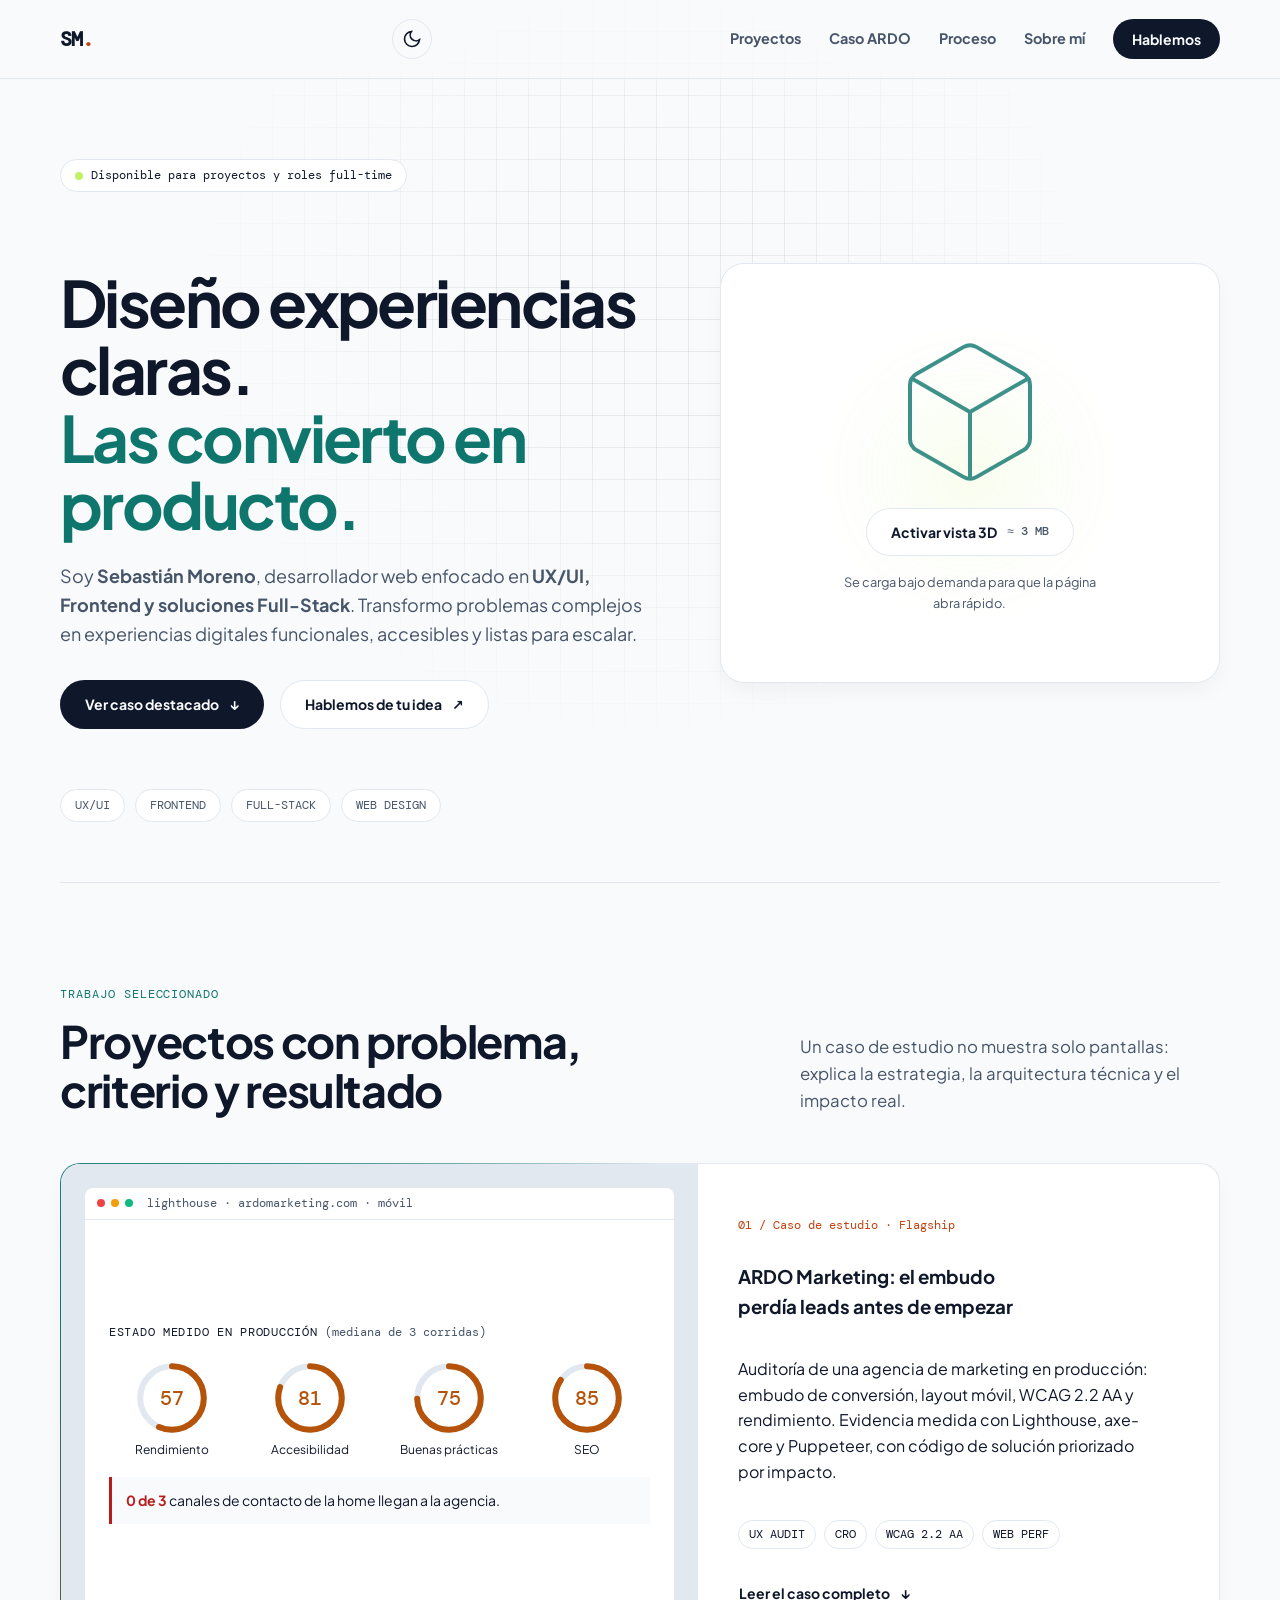
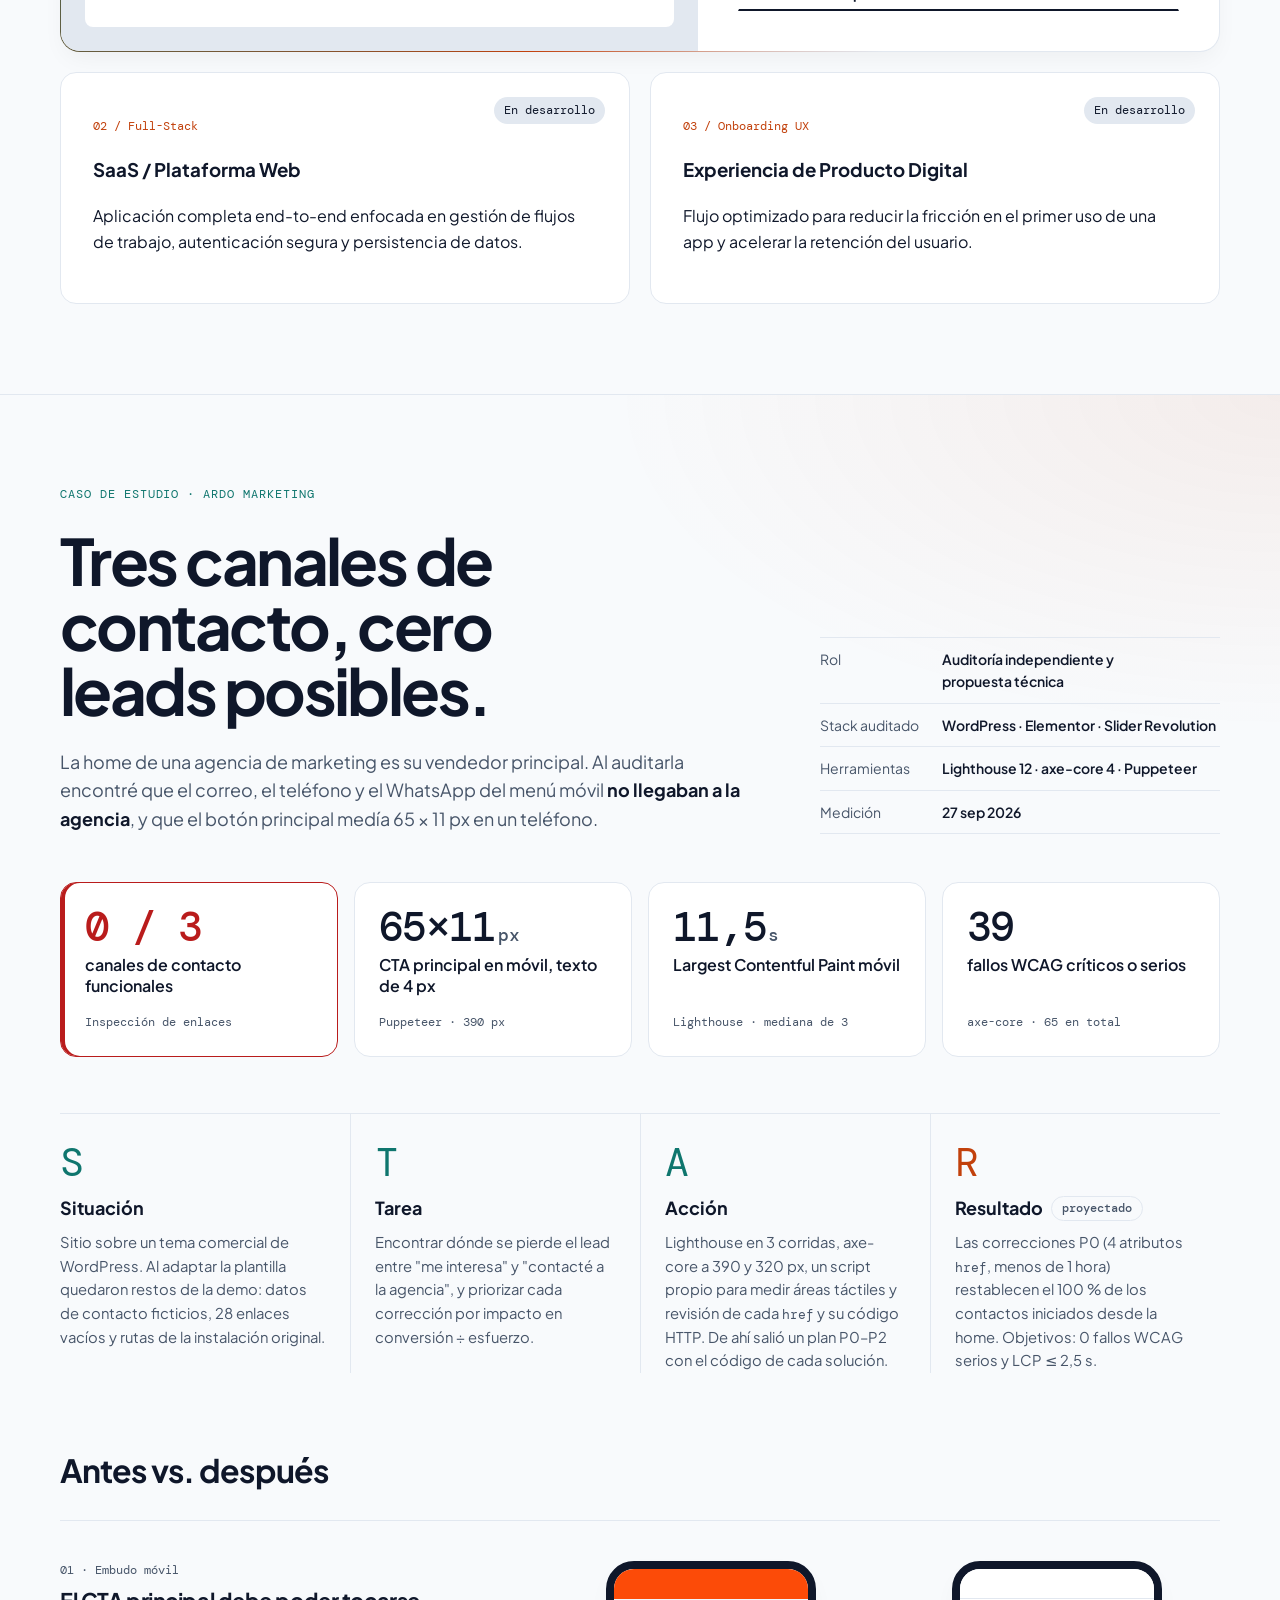
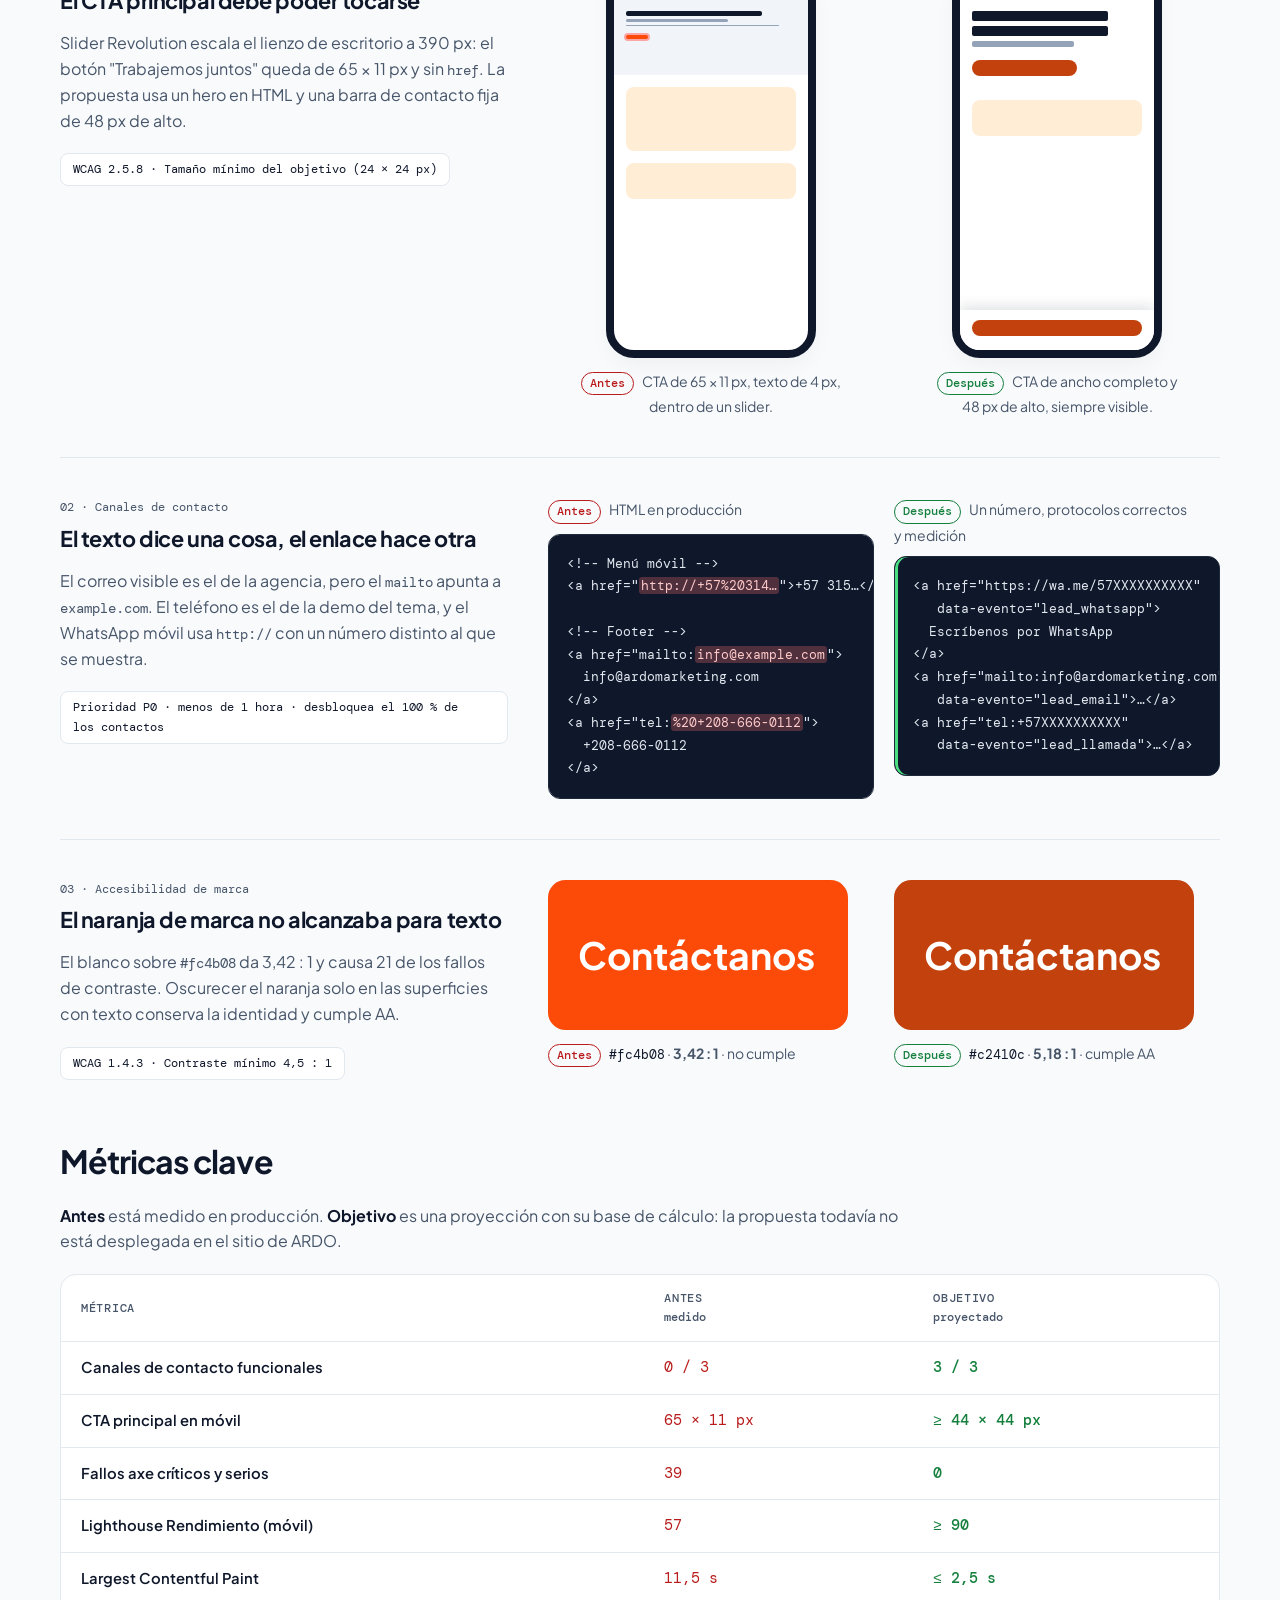
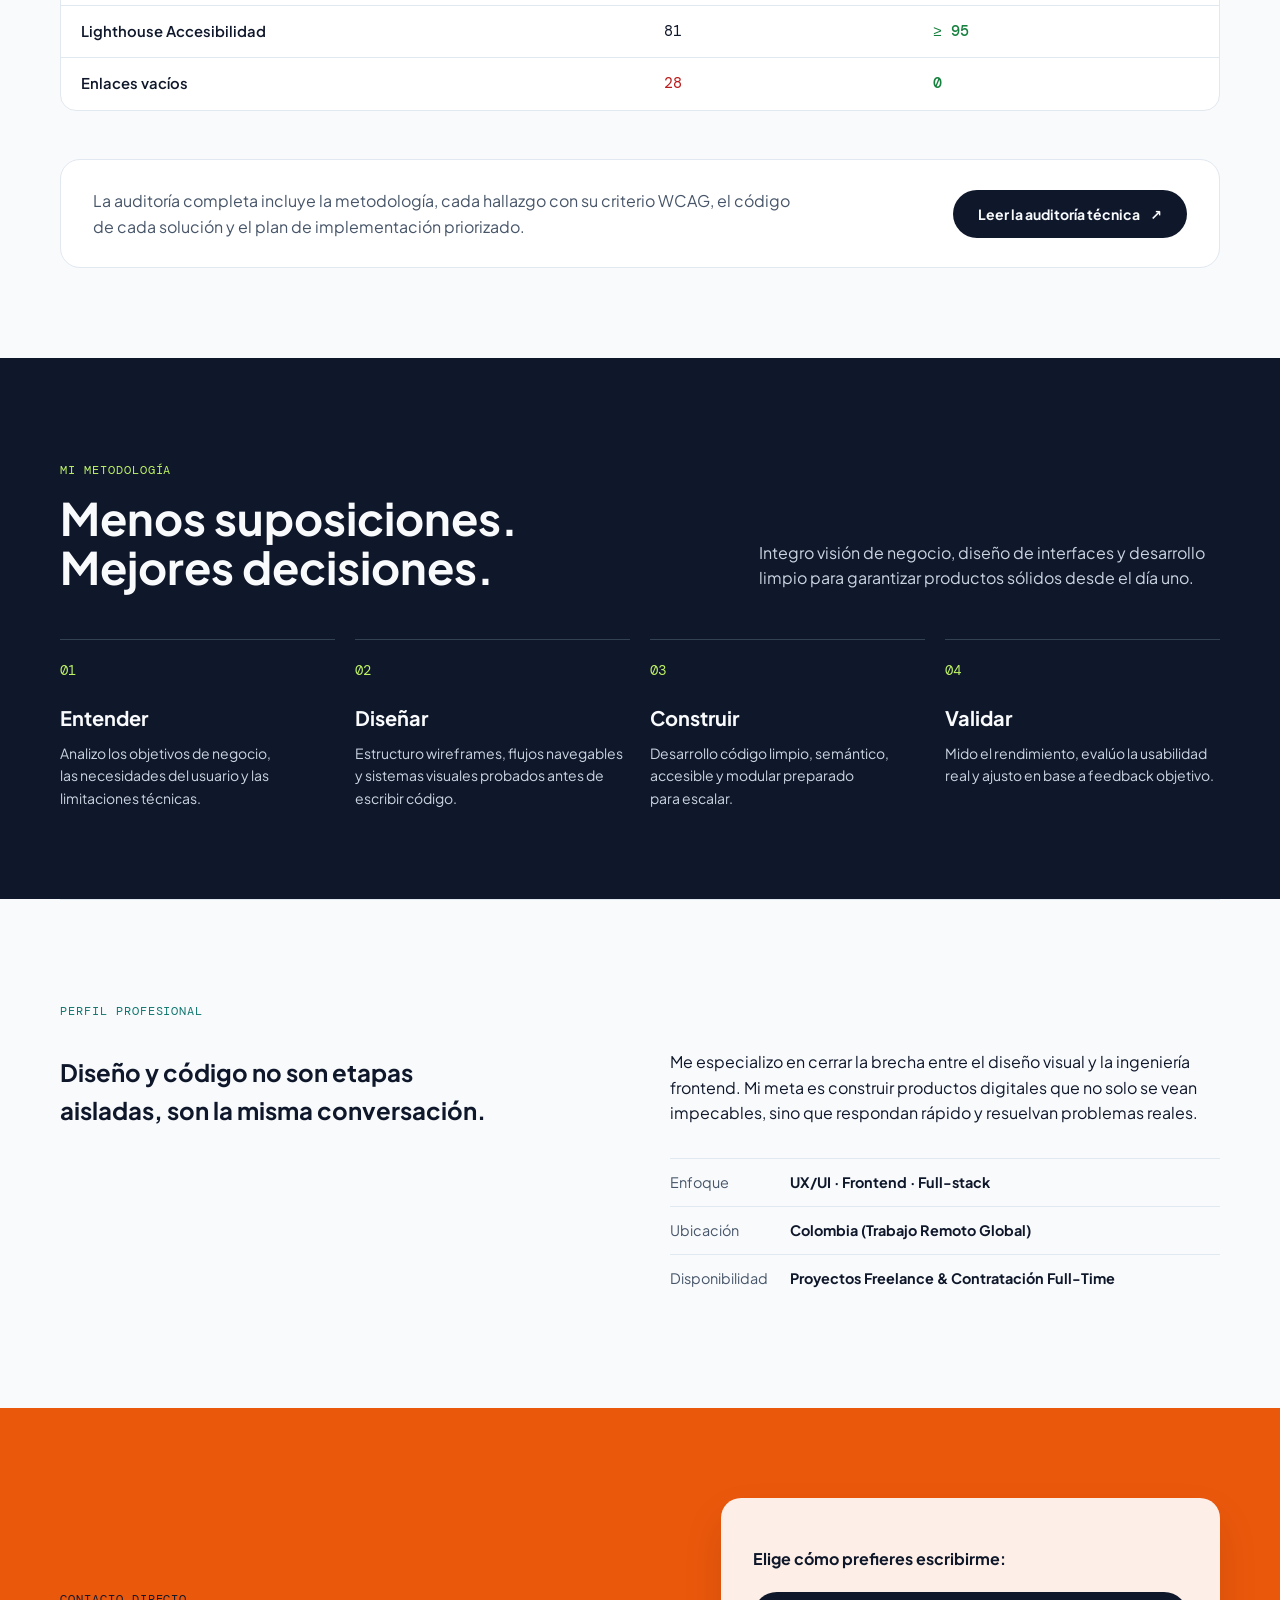
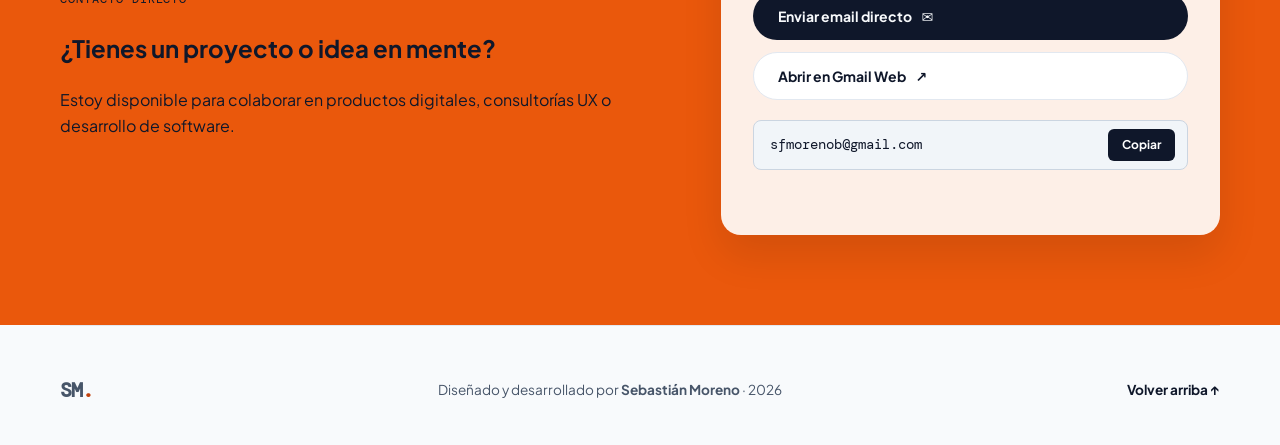
==== commit e959df4c: "feat: transformación visual con CSS moderno (mejora progresiva) - View Transitions API: cambio de te" ====
--- a/index.html
+++ b/index.html
@@ -2,8 +2,11 @@
 <html lang="es">
 <head>
   <meta charset="UTF-8">
+  <!-- CSP: GitHub Pages no permite cabeceras HTTP, así que va en <meta>. El hash sha256 corresponde al script del tema de este <head>;
+       si ese script cambia, hay que recalcularlo (validar.js lo comprueba). style-src necesita unsafe-inline por los estilos de model-viewer y --score. -->
+  <meta http-equiv="Content-Security-Policy" content="default-src 'self'; script-src 'self' 'sha256-6oR5AnrpBXGt3J4Vh34P1tBJOebZeQSg4a1KYK1uKxI=' https://ajax.googleapis.com; style-src 'self' 'unsafe-inline'; img-src 'self' data: blob:; font-src 'self'; connect-src 'self' blob: https://modelviewer.dev; worker-src 'self' blob:; object-src 'none'; base-uri 'self'; form-action 'none'; upgrade-insecure-requests">
   <meta name="viewport" content="width=device-width, initial-scale=1.0">
-  <meta name="description" content="Portafolio de Sebastián Moreno — Desarrollador Web especialista en UX/UI, Frontend y Productos Full-Stack. Caso destacado: auditoría de conversión, móvil y WCAG AA de ARDO Marketing.">
+  <meta name="description" content="Desarrollador web UX/UI y frontend en Colombia. Caso destacado: auditoría de conversión, móvil y accesibilidad WCAG AA para ARDO Marketing.">
   <meta name="theme-color" content="#0f172a">
   <meta name="color-scheme" content="light dark">
 
@@ -13,7 +16,7 @@
   <meta property="og:type" content="website">
   <meta property="og:locale" content="es_CO">
   <meta property="og:url" content="https://nick-fm1.github.io/">
-  <meta property="og:title" content="Sebastián Moreno — Web &amp; Product Developer">
+  <meta property="og:title" content="Sebastián Moreno — Desarrollador Web UX/UI y Frontend">
   <meta property="og:description" content="Diseño experiencias claras y las convierto en productos digitales escalables. Caso destacado: auditoría de conversión, móvil y WCAG AA de ARDO Marketing.">
   <meta property="og:image" content="https://nick-fm1.github.io/og-image.png">
   <meta property="og:image:width" content="1200">
@@ -21,7 +24,36 @@
   <meta property="og:image:alt" content="Portada del portafolio de Sebastián Moreno: Diseño experiencias claras. Las convierto en producto.">
   <meta name="twitter:card" content="summary_large_image">
 
-  <title>Sebastián Moreno — Web &amp; Product Developer</title>
+  <!-- Datos estructurados: describen a la persona y el sitio para los buscadores -->
+  <script type="application/ld+json">
+  {
+    "@context": "https://schema.org",
+    "@graph": [
+      {
+        "@type": "Person",
+        "@id": "https://nick-fm1.github.io/#persona",
+        "name": "Sebastián Moreno",
+        "jobTitle": "Desarrollador Web UX/UI y Frontend",
+        "url": "https://nick-fm1.github.io/",
+        "image": "https://nick-fm1.github.io/og-image.png",
+        "email": "mailto:sfmorenob@gmail.com",
+        "address": { "@type": "PostalAddress", "addressCountry": "CO" },
+        "knowsAbout": ["Diseño UX/UI", "Desarrollo frontend", "Accesibilidad web (WCAG 2.2)", "Rendimiento web", "Optimización de conversión (CRO)"],
+        "sameAs": ["https://github.com/Nick-fm1"]
+      },
+      {
+        "@type": "WebSite",
+        "@id": "https://nick-fm1.github.io/#sitio",
+        "url": "https://nick-fm1.github.io/",
+        "name": "Sebastián Moreno — Portafolio",
+        "inLanguage": "es",
+        "author": { "@id": "https://nick-fm1.github.io/#persona" }
+      }
+    ]
+  }
+  </script>
+
+  <title>Sebastián Moreno — Desarrollador Web UX/UI y Frontend</title>
   <link rel="icon" href="data:image/svg+xml,%3Csvg xmlns='http://www.w3.org/2000/svg' viewBox='0 0 32 32'%3E%3Crect width='32' height='32' rx='8' fill='%230f172a'/%3E%3Ctext x='16' y='21' font-family='monospace' font-size='14' font-weight='700' text-anchor='middle' fill='%23f8fafc'%3ESM%3C/text%3E%3C/svg%3E">
 
   <!-- Aplica el tema antes del primer pintado para evitar el destello de tema incorrecto -->
@@ -39,7 +71,7 @@
   <!-- Fuente del titular (elemento LCP) precargada; las fuentes se sirven desde el propio dominio -->
   <link rel="preload" href="fonts/plus-jakarta-sans-latin-var.woff2" as="font" type="font/woff2" crossorigin>
 
-  <link rel="stylesheet" href="styles.css">
+  <link rel="stylesheet" href="styles.min.css">
 </head>
 <body>
   <!-- Salto de navegación para accesibilidad -->
@@ -47,6 +79,7 @@
 
   <!-- Encabezado de Navegación -->
   <header class="site-header" id="site-header">
+    <div class="scroll-progress" aria-hidden="true"></div>
     <nav class="nav container" aria-label="Navegación principal">
       <a class="brand" href="#inicio" aria-label="Inicio de Sebastián Moreno">
         SM<span class="brand-dot" aria-hidden="true">.</span>
--- a/styles.min.css
+++ b/styles.min.css
@@ -0,0 +1 @@
+@font-face{font-family:Plus Jakarta Sans;font-style:normal;font-weight:400 800;font-display:swap;src:url(fonts/plus-jakarta-sans-latin-var.woff2)format("woff2");unicode-range:U+??,U+131,U+152-153,U+2BB-2BC,U+2C6,U+2DA,U+2DC,U+304,U+308,U+329,U+2000-206F,U+20AC,U+2122,U+2191,U+2193,U+2212,U+2215,U+FEFF,U+FFFD}@font-face{font-family:DM Mono;font-style:normal;font-weight:400;font-display:swap;src:url(fonts/dm-mono-latin-400.woff2)format("woff2");unicode-range:U+??,U+131,U+152-153,U+2BB-2BC,U+2C6,U+2DA,U+2DC,U+304,U+308,U+329,U+2000-206F,U+20AC,U+2122,U+2191,U+2193,U+2212,U+2215,U+FEFF,U+FFFD}@font-face{font-family:DM Mono;font-style:normal;font-weight:500;font-display:swap;src:url(fonts/dm-mono-latin-500.woff2)format("woff2");unicode-range:U+??,U+131,U+152-153,U+2BB-2BC,U+2C6,U+2DA,U+2DC,U+304,U+308,U+329,U+2000-206F,U+20AC,U+2122,U+2191,U+2193,U+2212,U+2215,U+FEFF,U+FFFD}:root{--ink:#0f172a;--muted:#475569;--paper:#f8fafc;--panel:#fff;--line:#e2e8f0;--green:#0f766e;--green-dark:#134e4a;--orange:#c2410c;--accent-surface:#ea580c;--lime:#bef264;--card-bg:#fff;--shadow:0 10px 25px -5px #0000000d;--bad:#b91c1c;--mid:#b45309;--good:#15803d;--mono:"DM Mono", monospace;--sans:"Plus Jakarta Sans", system-ui, -apple-system, BlinkMacSystemFont, "Segoe UI", Roboto, sans-serif}[data-theme=dark]{--ink:#f8fafc;--muted:#94a3b8;--paper:#0b1120;--panel:#1e293b;--line:#334155;--green:#14b8a6;--green-dark:#0f766e;--orange:#f97316;--accent-surface:#f97316;--lime:#a3e635;--card-bg:#1e293b;--shadow:0 10px 25px -5px #0000004d;--bad:#f87171;--mid:#fbbf24;--good:#4ade80}*,:before,:after{box-sizing:border-box}[hidden]{display:none!important}html{scroll-behavior:smooth;color-scheme:light dark;-webkit-font-smoothing:antialiased;-moz-osx-font-smoothing:grayscale;scroll-padding-top:96px}[data-theme=light]{color-scheme:light}[data-theme=dark]{color-scheme:dark}body{background-color:var(--paper);color:var(--ink);font-family:var(--sans);margin:0;font-size:1rem;line-height:1.6;transition:background-color .3s,color .3s}h1,h2,h3,h4{text-wrap:balance}p,li,dd,figcaption{text-wrap:pretty}.kpi-value,.score-num,.results-table td,.step-num{font-variant-numeric:tabular-nums}::selection{background:color-mix(in srgb, var(--orange) 28%, transparent);color:var(--ink)}a{color:inherit;text-decoration:none}button{font:inherit;cursor:pointer}.container{width:min(1160px,100% - 48px);margin:0 auto}:focus-visible{outline:2px solid var(--orange);outline-offset:4px}.skip-link{background:var(--ink);color:var(--paper);z-index:100;border-radius:4px;padding:10px 16px;transition:top .2s;position:absolute;top:-100px;left:10px}.skip-link:focus{top:10px}.visually-hidden{clip:rect(0 0 0 0);white-space:nowrap;border:0;width:1px;height:1px;margin:-1px;padding:0;position:absolute;overflow:hidden}code{font-family:var(--mono);font-size:.9em}pre code{font-size:inherit}.site-header{-webkit-backdrop-filter:blur(12px);z-index:50;border-bottom:1px solid var(--line);background:#f8fafcd9;transition:background-color .3s;position:sticky;top:0}[data-theme=dark] .site-header{background:#0b1120d9}.nav{justify-content:space-between;align-items:center;height:78px;display:flex}.brand{font-family:var(--mono);letter-spacing:-.05em;font-size:1.25rem;font-weight:800}.brand-dot{color:var(--orange)}.nav-actions{align-items:center;gap:12px;display:flex}.nav-links{align-items:center;gap:28px;font-size:.9rem;font-weight:700;display:flex}.nav-item{color:var(--muted);transition:color .2s}.nav-item:hover{color:var(--ink)}.theme-toggle{border:1px solid var(--line);width:40px;height:40px;color:var(--ink);background:0 0;border-radius:50%;justify-content:center;align-items:center;transition:background .2s;display:flex}.theme-toggle:hover{background:var(--line)}.sun-icon{display:none}.moon-icon,[data-theme=dark] .sun-icon{display:block}[data-theme=dark] .moon-icon{display:none}.menu-button{background:0 0;border:0;flex-direction:column;gap:6px;padding:8px;display:none}.menu-line{background:var(--ink);width:22px;height:2px;transition:transform .2s;display:block}.hero{padding:80px 0 60px}.badge-status{background:var(--panel);border:1px solid var(--line);font-family:var(--mono);text-wrap:balance;border-radius:100px;align-items:center;gap:8px;margin-bottom:24px;padding:6px 14px;font-size:.75rem;display:inline-flex}.status-dot{background-color:var(--lime);border-radius:50%;width:8px;height:8px}.status-dot.pulsating{animation:2s infinite pulse;box-shadow:0 0 #bef264b3}@keyframes pulse{0%{box-shadow:0 0 #bef264b3}70%{box-shadow:0 0 0 8px #bef26400}to{box-shadow:0 0 #bef26400}}.hero-grid{grid-template-columns:1.1fr .9fr;align-items:center;gap:48px;display:grid}.hero-title{letter-spacing:-.04em;margin-bottom:24px;font-size:clamp(2.5rem,5vw,4.25rem);line-height:1.05}.highlight{color:var(--green);font-style:normal}.hero-copy{color:var(--muted);max-width:600px;margin-bottom:32px;font-size:1.125rem}.hero-actions{flex-wrap:wrap;align-items:center;gap:16px;display:flex}.button{border:1px solid #0000;border-radius:100px;align-items:center;gap:10px;padding:12px 24px;font-size:.875rem;font-weight:700;transition:transform .2s,background-color .2s,border-color .2s;display:inline-flex}.button:hover{transform:translateY(-2px)}.button:active{transition-duration:80ms;transform:translateY(0)scale(.97)}.button:disabled{cursor:progress;opacity:.7;transform:none}.button-meta{font-family:var(--mono);color:var(--muted);font-size:.75rem;font-weight:500}.button-primary{background:var(--ink);color:var(--paper)}.button-primary:hover{background:var(--green-dark);color:#fff}.button-outline{border-color:var(--line);background:var(--panel);color:var(--ink)}.button-outline:hover{border-color:var(--ink)}.button-secondary{border-bottom:2px solid var(--ink);color:var(--ink);background:0 0;border-radius:0;padding:4px 0}.button-nav{background:var(--ink);color:var(--paper);padding:8px 18px}.stack-bar{flex-wrap:wrap;gap:10px;margin:60px 0 0;padding:0;list-style:none;display:flex}.stack-tag{border:1px solid var(--line);font-family:var(--mono);color:var(--muted);background:var(--panel);border-radius:100px;padding:6px 14px;font-size:.75rem}.section{border-top:1px solid var(--line);padding:90px 0}.eyebrow{font-family:var(--mono);color:var(--green);text-transform:uppercase;letter-spacing:.08em;margin-bottom:12px;font-size:.75rem}.section-heading{grid-template-columns:1fr .6fr;align-items:flex-end;gap:40px;margin-bottom:48px;display:grid}.section-heading h2{letter-spacing:-.03em;margin:0;font-size:clamp(2rem,3.5vw,3rem);line-height:1.1}.section-desc{color:var(--muted);margin:0;font-size:1.05rem}.project-featured{background:var(--card-bg);border:1px solid var(--line);box-shadow:var(--shadow);border-radius:20px;grid-template-columns:1.1fr .9fr;display:grid;overflow:hidden}.project-visual{background:var(--line);flex-direction:column;min-height:380px;padding:24px;display:flex}.browser-chrome{background:var(--panel);border-bottom:1px solid var(--line);border-radius:8px 8px 0 0;align-items:center;gap:6px;height:32px;padding:0 12px;display:flex}.browser-dot{border-radius:50%;width:8px;height:8px}.browser-dot.red{background:#ef4444}.browser-dot.yellow{background:#f59e0b}.browser-dot.green{background:#10b981}.browser-url{font-family:var(--mono);color:var(--muted);margin-left:8px;font-size:.75rem}.project-copy{flex-direction:column;justify-content:center;padding:40px;display:flex}.project-number{font-family:var(--mono);color:var(--orange);margin-bottom:8px;font-size:.75rem}.tags-list{flex-wrap:wrap;gap:8px;margin:20px 0 28px;padding:0;list-style:none;display:flex}.tags-list li{font-family:var(--mono);border:1px solid var(--line);border-radius:100px;padding:4px 10px;font-size:.75rem}.project-grid{grid-template-columns:1fr 1fr;gap:20px;margin-top:20px;display:grid}.project-card{background:var(--card-bg);border:1px solid var(--line);border-radius:16px;padding:32px;position:relative}.status-badge{font-family:var(--mono);background:var(--line);color:var(--ink);border-radius:100px;padding:4px 10px;font-size:.75rem;position:absolute;top:24px;right:24px}.hero-3d-wrapper{background:var(--card-bg);border:1px solid var(--line);width:100%;height:420px;box-shadow:var(--shadow);border-radius:24px;justify-content:center;align-items:center;transition:border-color .3s,background-color .3s;display:flex;position:relative;overflow:hidden}.hero-3d-wrapper:hover{border-color:var(--green)}.glow-backdrop{background:radial-gradient(circle, var(--lime) 0%, #0000 70%);opacity:.15;filter:blur(40px);pointer-events:none;z-index:0;width:240px;height:240px;position:absolute}[data-theme=dark] .glow-backdrop{background:radial-gradient(circle, var(--green) 0%, #0000 70%);opacity:.25}model-viewer{z-index:1;--poster-color:transparent;--progress-bar-color:var(--orange);cursor:grab;width:100%;height:100%}model-viewer:active{cursor:grabbing}.badge-3d-hint{background:var(--panel);border:1px solid var(--line);font-family:var(--mono);color:var(--muted);pointer-events:none;white-space:nowrap;border-radius:100px;align-items:center;gap:8px;padding:6px 14px;font-size:.75rem;display:inline-flex;position:absolute;bottom:16px;left:50%;transform:translate(-50%);box-shadow:0 4px 12px #00000014}.badge-3d-hint svg{color:var(--orange)}.hero-3d-poster{z-index:1;text-align:center;flex-direction:column;align-items:center;gap:16px;padding:24px;display:flex;position:relative}.poster-shape{color:var(--green);opacity:.8}.poster-note{max-width:28ch;color:var(--muted);margin:0;font-size:.8rem}.hero-3d-wrapper model-viewer{position:absolute;inset:0}.process-section{--process-bg:#0f172a;--process-ink:#f8fafc;--process-muted:#cbd5e1;--process-accent:#bef264;--process-line:#334155;background:var(--process-bg);color:var(--process-ink);border-color:var(--process-bg)}[data-theme=dark] .process-section{--process-bg:#f8fafc;--process-ink:#0f172a;--process-muted:#475569;--process-accent:#0f766e;--process-line:#cbd5e1}.process-section .eyebrow{color:var(--process-accent)}.process-intro{grid-template-columns:1fr .7fr;align-items:flex-end;gap:40px;margin-bottom:48px;display:grid}.process-intro h2{margin:0;font-size:clamp(2rem,3.5vw,3rem);line-height:1.1}.process-intro p{color:var(--process-muted);margin:0}.process-steps{grid-template-columns:repeat(4,1fr);gap:20px;margin:0;padding:0;list-style:none;display:grid}.step-card{border-top:1px solid var(--process-line);padding-top:20px}.step-num{font-family:var(--mono);color:var(--process-accent);margin-bottom:12px;font-size:.85rem;display:block}.step-body h3{margin-bottom:8px;font-size:1.25rem}.step-body p{color:var(--process-muted);margin:0;font-size:.875rem}.about-grid{grid-template-columns:1fr 1fr;gap:60px;display:grid}.info-list{margin-top:32px}.info-item{border-top:1px solid var(--line);grid-template-columns:120px 1fr;padding:12px 0;font-size:.9rem;display:grid}.info-item dt{color:var(--muted)}.info-item dd{margin:0;font-weight:700}.contact-section{background:var(--accent-surface);color:#0f172a;padding:90px 0}.contact-section .eyebrow{color:#0f172a}.contact-grid{grid-template-columns:1.1fr .9fr;align-items:center;gap:50px;display:grid}.contact-card{color:#0f172a;background:#ffffffe6;border-radius:20px;padding:32px;box-shadow:0 20px 40px #0000001a}.contact-grid>*{min-width:0}.copy-status{min-height:1.5em;margin:12px 0 0;font-size:.875rem}.contact-subtitle{margin-bottom:20px;font-weight:700}.contact-buttons{flex-direction:column;gap:12px;margin-bottom:20px;display:flex}.email-copy-box{background:#f1f5f9;border:1px solid #cbd5e1;border-radius:8px;flex-wrap:wrap;justify-content:space-between;align-items:center;gap:8px;padding:8px 12px 8px 16px;display:flex}.email-copy-box code{overflow-wrap:anywhere;font-family:var(--mono);color:#0f172a;font-size:.85rem}.button-copy{color:#fff;background:#0f172a;border:0;border-radius:6px;padding:6px 14px;font-size:.75rem;font-weight:700;transition:background .2s}.button-copy.copied{background:#15803d}.footer{border-top:1px solid var(--line);padding:40px 0}.footer-content{color:var(--muted);justify-content:space-between;align-items:center;font-size:.85rem;display:flex}.back-to-top{color:var(--ink);font-weight:700}.scorecard{background:var(--panel);border-radius:0 0 8px 8px;flex-direction:column;flex:1;justify-content:center;gap:20px;padding:28px 24px;display:flex}.scorecard-title{font-family:var(--mono);text-transform:uppercase;letter-spacing:.06em;margin:0;font-size:.75rem}.scorecard-title span{color:var(--muted);text-transform:none;letter-spacing:0}.score-list{grid-template-columns:repeat(4,1fr);gap:12px;margin:0;padding:0;list-style:none;display:grid}.score{text-align:center;flex-direction:column;align-items:center;gap:8px;display:flex;position:relative}.score-ring{width:72px;height:72px;transform:rotate(-90deg)}.score-track,.score-value{fill:none;stroke-width:3px}.score-track{stroke:var(--line)}.score-value{stroke:currentColor;stroke-linecap:round;stroke-dasharray:var(--score) 100}.score--mid{color:var(--mid)}.score-num{width:72px;line-height:72px;font-family:var(--mono);font-size:1.25rem;font-weight:500;position:absolute;top:0}.score-label{color:var(--ink);font-size:.75rem;line-height:1.3}.scorecard-alert{border-left:3px solid var(--bad);background:var(--paper);margin:0;padding:12px 14px;font-size:.875rem}.scorecard-alert strong{color:var(--bad)}.case{background:radial-gradient(60rem 30rem at 100% 0%, color-mix(in srgb, var(--orange) 7%, transparent), transparent 70%), var(--paper)}.case-header{grid-template-columns:1.4fr .8fr;align-items:end;gap:24px 60px;margin-bottom:48px;display:grid}.case-header .eyebrow{grid-column:1/-1;margin:0}.case-header h2{letter-spacing:-.04em;grid-column:1;margin:0;font-size:clamp(2.25rem,5vw,4rem);line-height:1.02}.case-lede{max-width:62ch;color:var(--muted);grid-column:1;margin:0;font-size:1.125rem}.case-lede strong{color:var(--ink)}.case-meta{border-top:1px solid var(--line);grid-area:2/2/span 2;margin:0}.case-meta div{border-bottom:1px solid var(--line);grid-template-columns:110px 1fr;gap:12px;padding:10px 0;font-size:.875rem;display:grid}.case-meta dt{color:var(--muted)}.case-meta dd{margin:0;font-weight:600}.kpi-grid{grid-template-columns:repeat(4,1fr);gap:16px;margin:0 0 56px;padding:0;list-style:none;display:grid}.kpi{background:var(--card-bg);border:1px solid var(--line);border-radius:16px;flex-direction:column;gap:6px;padding:24px;display:flex}.kpi--critical{border-color:var(--bad);box-shadow:inset 4px 0 0 var(--bad)}.kpi-value{font-family:var(--mono);letter-spacing:-.04em;font-size:clamp(2rem,3.2vw,2.75rem);font-weight:500;line-height:1}.kpi-value small{letter-spacing:0;color:var(--muted);margin-left:2px;font-size:.45em}.kpi--critical .kpi-value{color:var(--bad)}.kpi-label{font-weight:600;line-height:1.35}.kpi-source{font-family:var(--mono);color:var(--muted);margin-top:auto;padding-top:10px;font-size:.75rem}.star-grid{border-top:1px solid var(--line);grid-template-columns:repeat(4,1fr);margin:0 0 72px;padding:0;list-style:none;display:grid}.star-card{padding:28px 24px 0 0}.star-card+.star-card{border-left:1px solid var(--line);padding-left:24px}.star-letter{font-family:var(--mono);color:var(--green);font-size:2.5rem;line-height:1;display:block}.star-card h3{flex-wrap:wrap;align-items:center;gap:8px;margin:12px 0 8px;font-size:1.125rem;display:flex}.star-card p{color:var(--muted);margin:0;font-size:.925rem}.star-card--result .star-letter{color:var(--orange)}.pill{border:1px solid var(--line);font-family:var(--mono);color:var(--muted);border-radius:100px;padding:2px 10px;font-size:.75rem;font-weight:500}.case-subtitle{letter-spacing:-.03em;margin:0 0 24px;font-size:clamp(1.5rem,2.5vw,2rem)}.compare{border-top:1px solid var(--line);grid-template-columns:.8fr 1.2fr;gap:40px;padding:40px 0;display:grid}.compare-num{font-family:var(--mono);color:var(--orange);margin:0 0 8px;font-size:.75rem}.compare-intro h4{letter-spacing:-.02em;margin:0 0 12px;font-size:1.35rem;line-height:1.2}.compare-intro p{color:var(--muted)}.compare-criteria{background:var(--card-bg);border:1px solid var(--line);font-family:var(--mono);border-radius:8px;margin:4px 0 0;padding:6px 12px;font-size:.75rem;display:inline-block}p.compare-criteria{color:var(--ink)}.compare-pair{grid-template-columns:1fr 1fr;align-items:start;gap:20px;min-width:0;display:grid}.compare-pair figure{min-width:0;margin:0}.compare-pair figcaption{color:var(--muted);margin-top:12px;font-size:.875rem}.tag-before,.tag-after{font-family:var(--mono);border:1px solid;border-radius:100px;margin-right:6px;padding:1px 8px;font-size:.75rem;font-weight:500;display:inline-block}.tag-before{color:var(--bad)}.tag-after{color:var(--good)}.phone-screen{aspect-ratio:9/17;width:min(100%,210px);box-shadow:var(--shadow);background:#fff;border:8px solid #0f172a;border-radius:28px;margin-inline:auto;position:relative;overflow:hidden}[data-theme=dark] .phone-screen{border-color:#475569}.mock-bar{background:#fff;border-bottom:1px solid #e2e8f0;height:30px}.mock-bar--brand{background:#fc4b08;border:0}.mock-banner,.mock-hero{flex-direction:column;gap:5px;padding:12px;display:flex}.mock-banner{background:#f1f5f9;gap:3px;height:76px}.mock-line{background:#94a3b8;border-radius:2px;width:60%;height:3px;display:block}.mock-line--lg{background:#0f172a;width:80%;height:5px}.mock-line--xs{width:90%;height:1px}.mock-hero .mock-line{height:6px}.mock-hero .mock-line--lg{height:10px}.mock-cta-tiny{background:#fc4b08;border-radius:4px;width:22px;height:4px;margin-top:6px;display:block;box-shadow:0 0 0 2px #fca5a5}.mock-cta{background:#c2410c;border-radius:100px;width:62%;height:16px;margin-top:8px;display:block}.mock-cta--full{width:100%;margin:0}.mock-block{background:#ffedd5;border-radius:8px;height:64px;margin:12px}.mock-block--short{height:36px}.mock-sticky{background:#fff;padding:10px 12px 14px;position:absolute;inset:auto 0 0;box-shadow:0 -4px 12px #0f172a1f}.phone figcaption{text-align:center;max-width:260px;margin-inline:auto}.code-card figcaption{margin:0 0 10px}.code-card pre{color:#e2e8f0;background:#0f172a;border:1px solid #1e293b;border-radius:12px;margin:0;padding:18px;font-size:.8rem;line-height:1.7;overflow-x:auto}.code-card--before mark{color:#fecaca;background:#f8717147;border-radius:3px;padding:0 2px}.code-card--after pre{box-shadow:inset 3px 0 #4ade80}.swatch-sample{width:100%;max-width:300px;height:auto;display:block}.swatch figcaption code{color:var(--ink)}.results{margin:16px 0 48px}.results-note{max-width:70ch;color:var(--muted);margin:-8px 0 20px}.results-note strong{color:var(--ink)}.table-wrap{border:1px solid var(--line);background:var(--card-bg);border-radius:16px;overflow-x:auto}.results-table{border-collapse:collapse;width:100%;min-width:520px;font-size:.925rem}.results-table th,.results-table td{text-align:left;border-bottom:1px solid var(--line);padding:14px 20px}.results-table tbody tr:last-child>*{border-bottom:0}.results-table thead th{font-family:var(--mono);text-transform:uppercase;letter-spacing:.06em;color:var(--muted);font-size:.75rem;font-weight:500}.th-sub{text-transform:none;letter-spacing:0;display:block}.results-table tbody th{font-weight:600}.results-table td{font-family:var(--mono);white-space:nowrap}.val-bad{color:var(--bad)}.val-good{color:var(--good);font-weight:500}.case-footer{background:var(--card-bg);border:1px solid var(--line);border-radius:20px;justify-content:space-between;align-items:center;gap:24px;padding:28px 32px;display:flex}.case-footer p{max-width:60ch;color:var(--muted);margin:0}.case-footer .button{flex-shrink:0}@media (width<=1080px){.kpi-grid{grid-template-columns:repeat(2,1fr)}.star-grid{grid-template-columns:repeat(2,1fr);row-gap:28px}.star-card:nth-child(3){border-left:0;padding-left:0}.compare{grid-template-columns:1fr;gap:24px}}@media (width<=868px){.case-header{grid-template-columns:1fr}.case-meta{grid-area:auto/1}.case-footer{flex-direction:column;align-items:flex-start}.hero-grid,.section-heading,.project-featured,.process-intro,.about-grid,.contact-grid{grid-template-columns:1fr;gap:32px}.hero-3d-wrapper{height:340px}.process-steps{grid-template-columns:1fr 1fr}.project-grid{grid-template-columns:1fr}.menu-button{display:flex}.nav-links{background:var(--paper);border-bottom:1px solid var(--line);box-shadow:var(--shadow);opacity:0;transition:opacity .2s ease, translate .2s ease, display .2s allow-discrete;flex-direction:column;padding:20px;display:none;position:absolute;top:78px;left:0;right:0;translate:0 -8px}.nav-links.is-open{opacity:1;display:flex;translate:0}@starting-style{.nav-links.is-open{opacity:0;translate:0 -8px}}html:has(.nav-links.is-open){overflow:hidden}}@media (width<=480px){.process-steps{grid-template-columns:1fr}.hero-actions{flex-direction:column;align-items:stretch}.button{justify-content:center}.score-list{grid-template-columns:repeat(2,1fr);row-gap:20px}.kpi-grid,.star-grid{grid-template-columns:1fr}.star-card,.star-card+.star-card{border-left:0;padding-left:0}.compare-pair{gap:12px}.results-table{min-width:0;font-size:.85rem}.results-table th,.results-table td{padding:12px}.results-table td{white-space:normal}.project-copy,.case-footer,.contact-card{padding:24px 20px}}.compare-pair--code{flex-wrap:wrap;display:flex}.compare-pair--code>.code-card{flex:300px}.hero{isolation:isolate;position:relative}.hero:before{content:"";z-index:-1;background-image:linear-gradient(color-mix(in srgb, var(--ink) 7%, transparent) 1px, transparent 1px), linear-gradient(90deg, color-mix(in srgb, var(--ink) 7%, transparent) 1px, transparent 1px);pointer-events:none;background-position:top;background-size:32px 32px;position:absolute;inset:-80px 0 0;mask-image:radial-gradient(55% 70% at 50% 35%,#000 20%,#0000 72%)}@property --giro{syntax:"<angle>";inherits:false;initial-value:135deg}.project-featured{background:linear-gradient(var(--card-bg), var(--card-bg)) padding-box, conic-gradient(from var(--giro), var(--line) 0deg, var(--orange) 70deg, var(--green) 150deg, var(--line) 230deg, var(--line) 360deg) border-box;border-color:#0000}.scroll-progress{background:linear-gradient(90deg, var(--green), var(--orange));transform-origin:0;pointer-events:none;height:2px;position:absolute;inset:auto 0 -1px;transform:scaleX(0)}::view-transition-old(root),::view-transition-new(root){mix-blend-mode:normal;animation:none}::view-transition-new(root){z-index:1}@media (prefers-reduced-motion:no-preference){.project-featured:hover{animation:6s linear infinite girar-borde}@keyframes girar-borde{to{--giro:495deg}}@supports (animation-timeline:scroll()){.scroll-progress{animation:linear both progreso-lectura}.site-header>.scroll-progress{animation-timeline:scroll(root)}@keyframes progreso-lectura{to{transform:scaleX(1)}}.site-header{animation:linear both header-elevado}body>.site-header{animation-timeline:scroll(root);animation-range:0 120px}@keyframes header-elevado{to{box-shadow:0 8px 24px -12px #0f172a40}}}@supports (animation-timeline:view()){.project,.kpi,.star-card,.compare,.step-card,.results,.case-footer,.contact-card{animation:linear both aparecer}:is(main,footer) :is(.project,.kpi,.star-card,.compare,.step-card,.results,.case-footer,.contact-card){animation-timeline:view();animation-range:entry entry 60%}@keyframes aparecer{0%{opacity:0;translate:0 24px}}.score-value{animation:linear both cargar-anillo}.score-ring .score-value{animation-timeline:view();animation-range:entry 30% cover 45%}@keyframes cargar-anillo{0%{stroke-dasharray:0 100}}}}@media (prefers-reduced-motion:reduce){html{scroll-behavior:auto}*,:before,:after{transition-duration:.01ms!important;animation-duration:.01ms!important;animation-iteration-count:1!important}.button:hover{transform:none}}
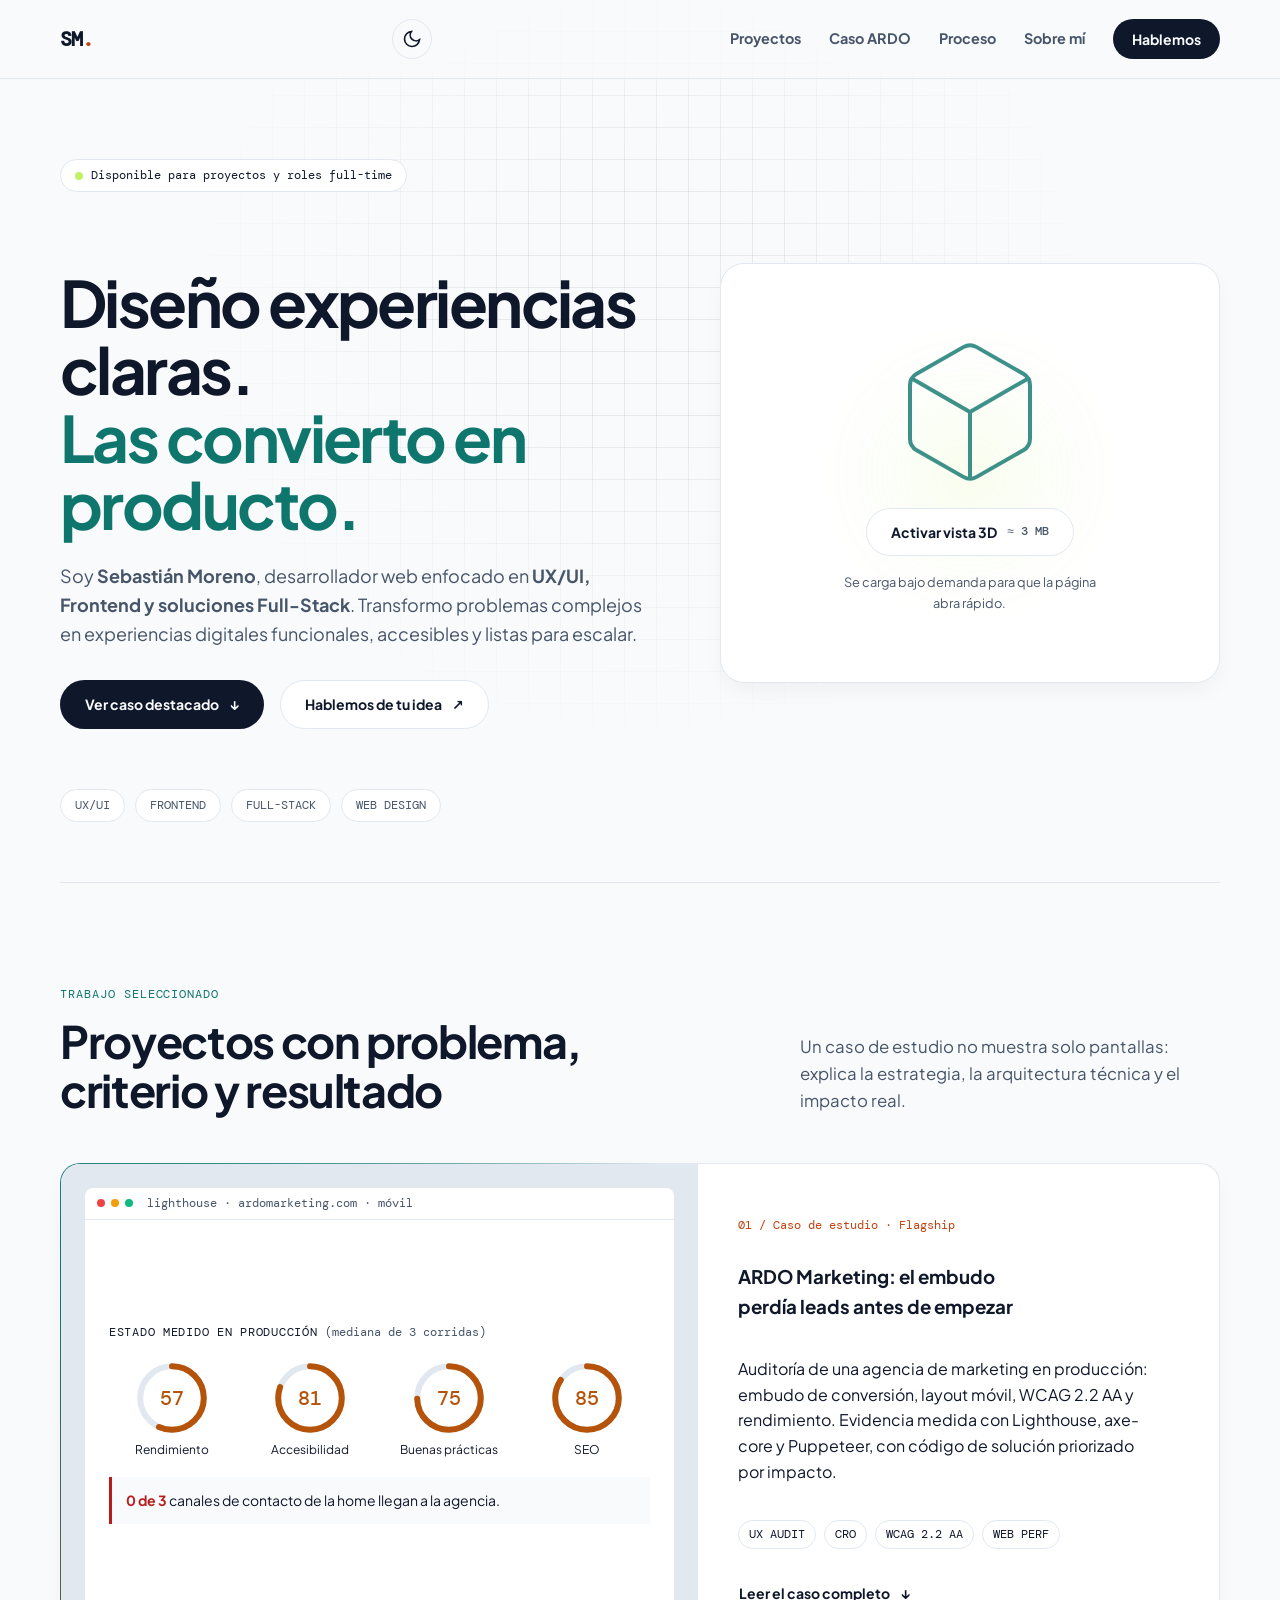
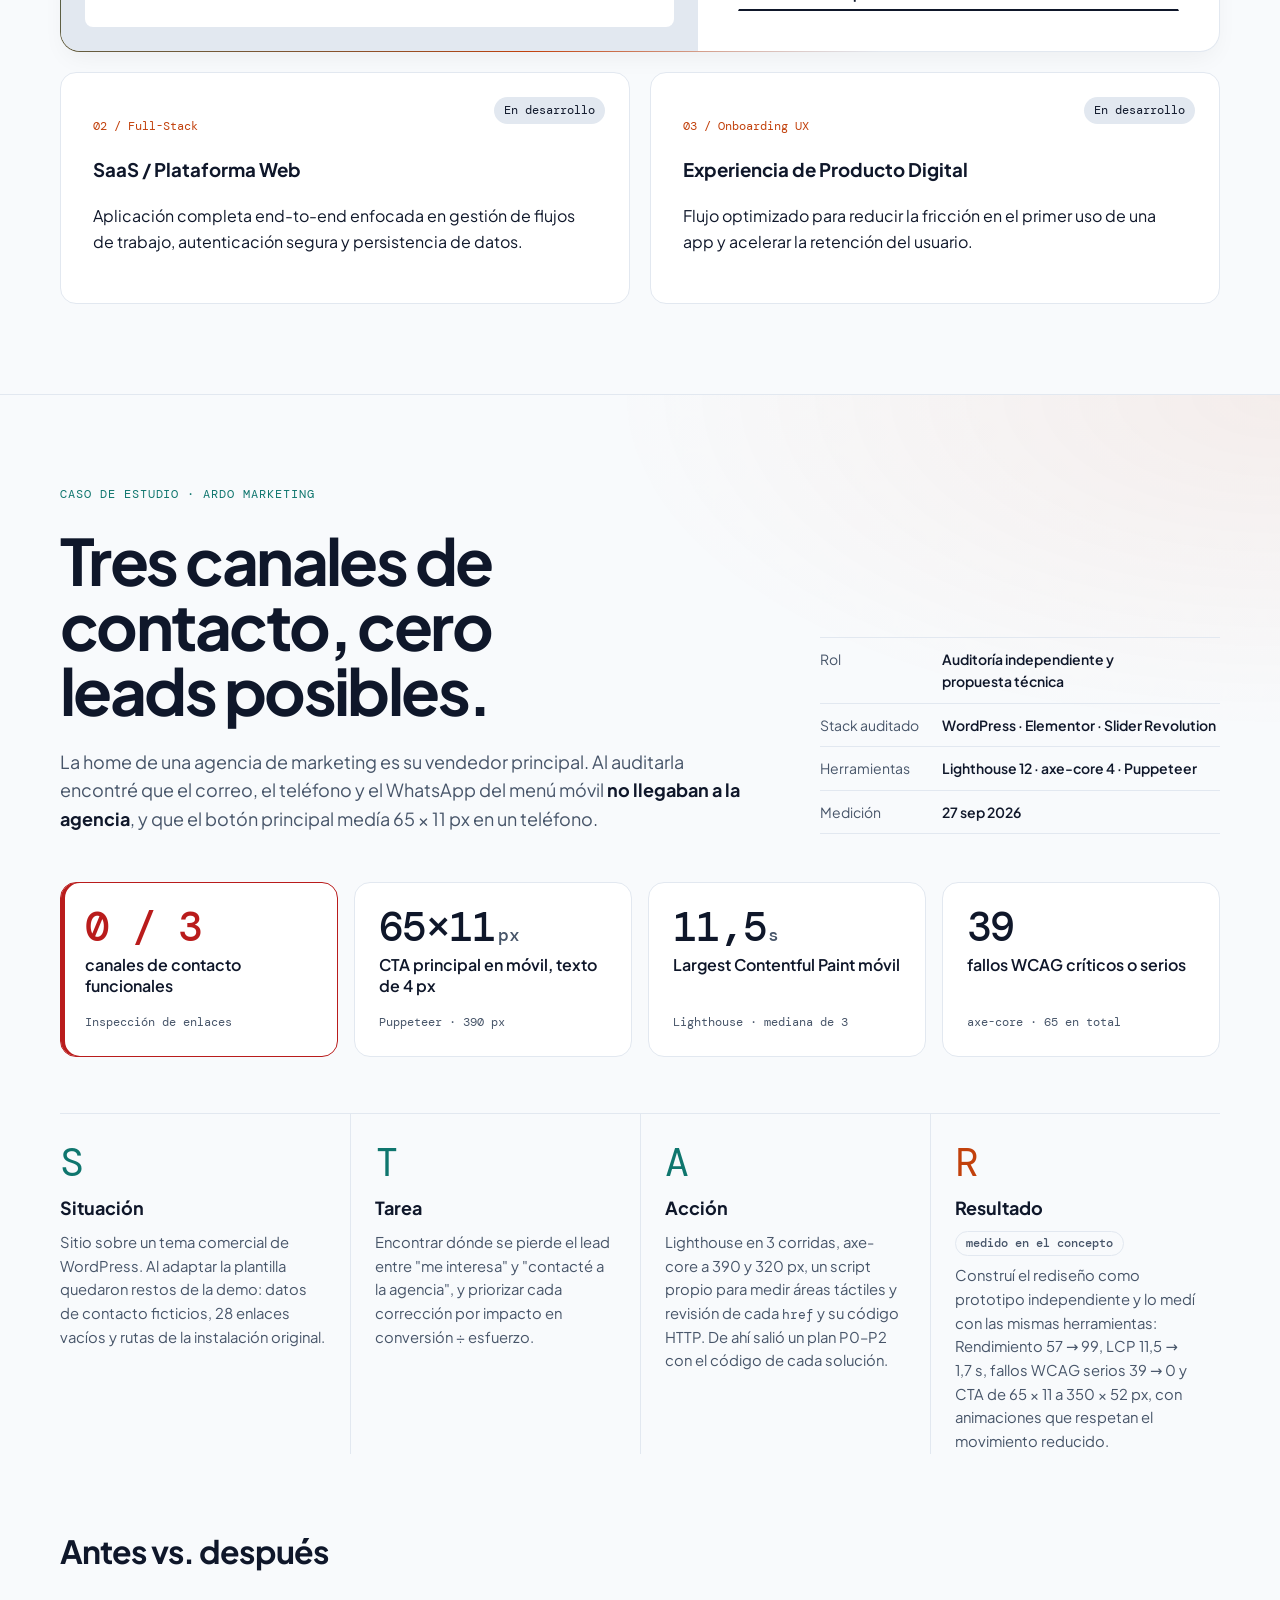
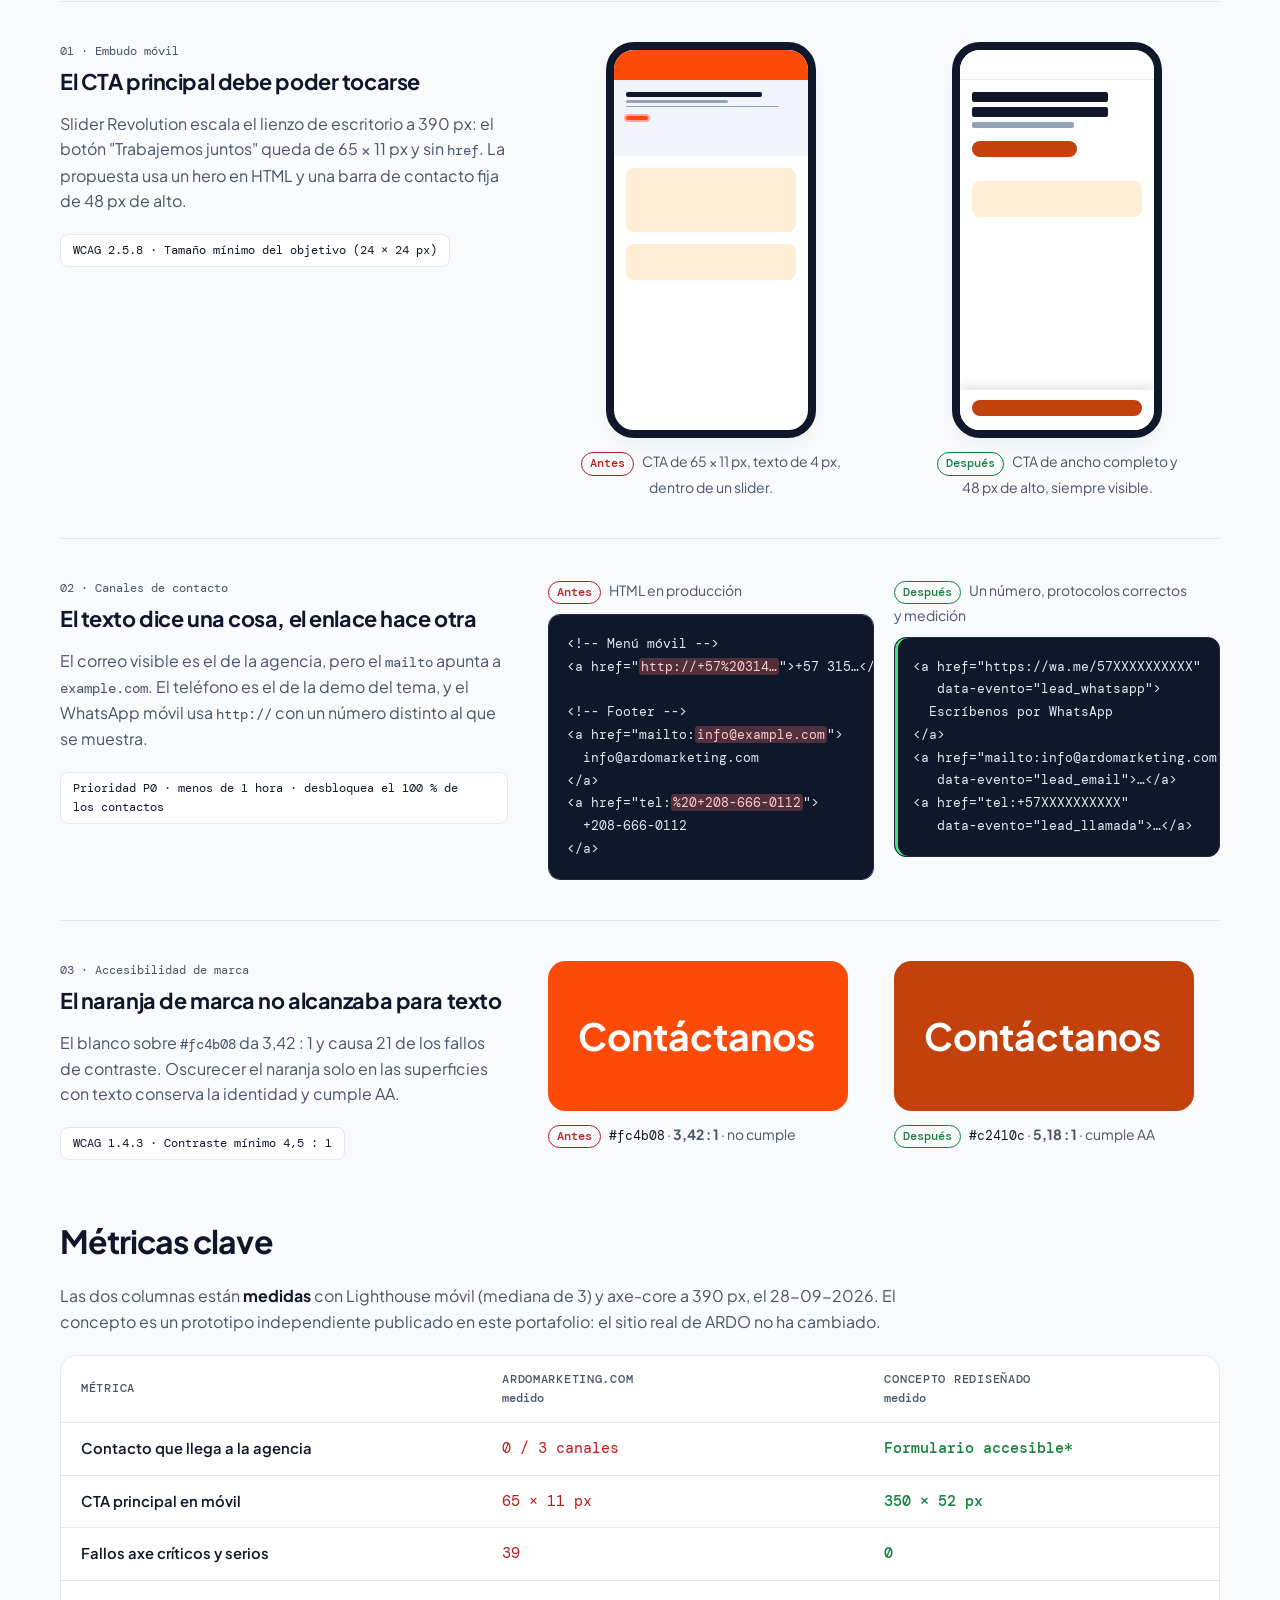
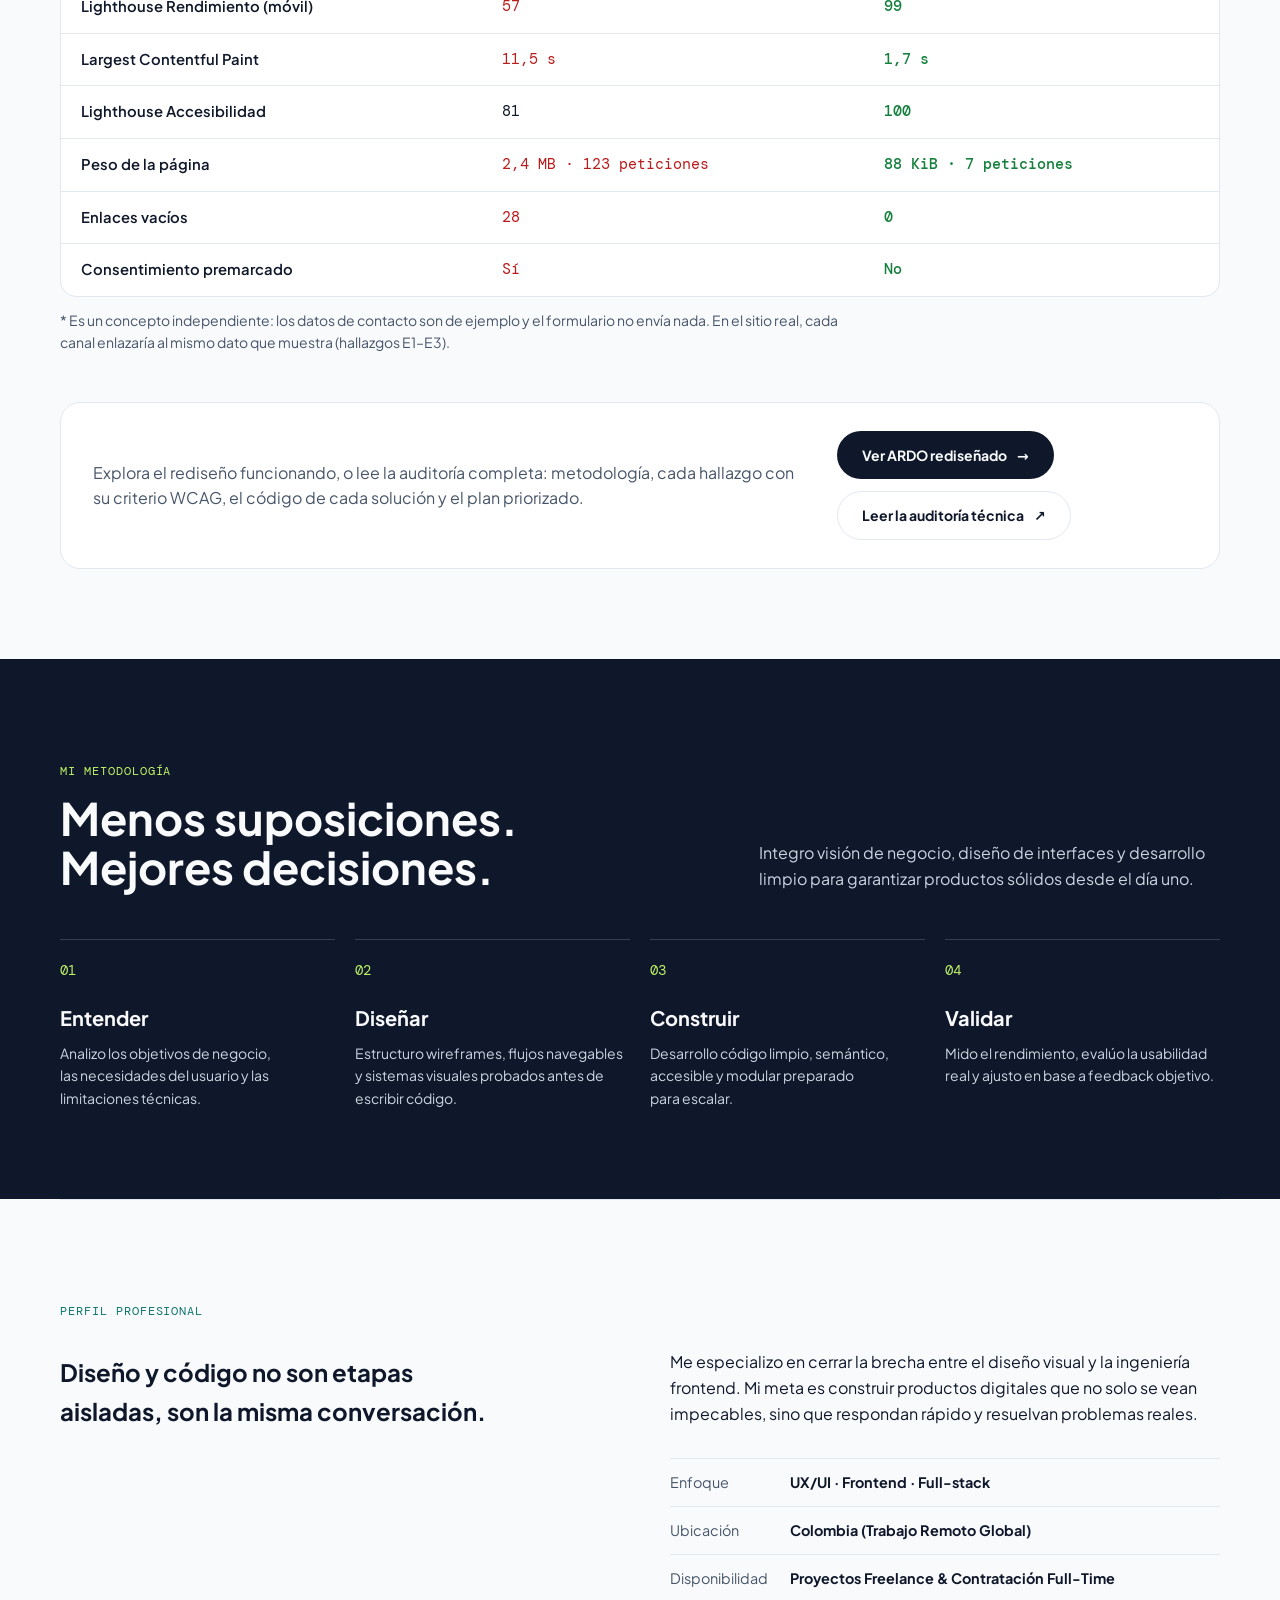
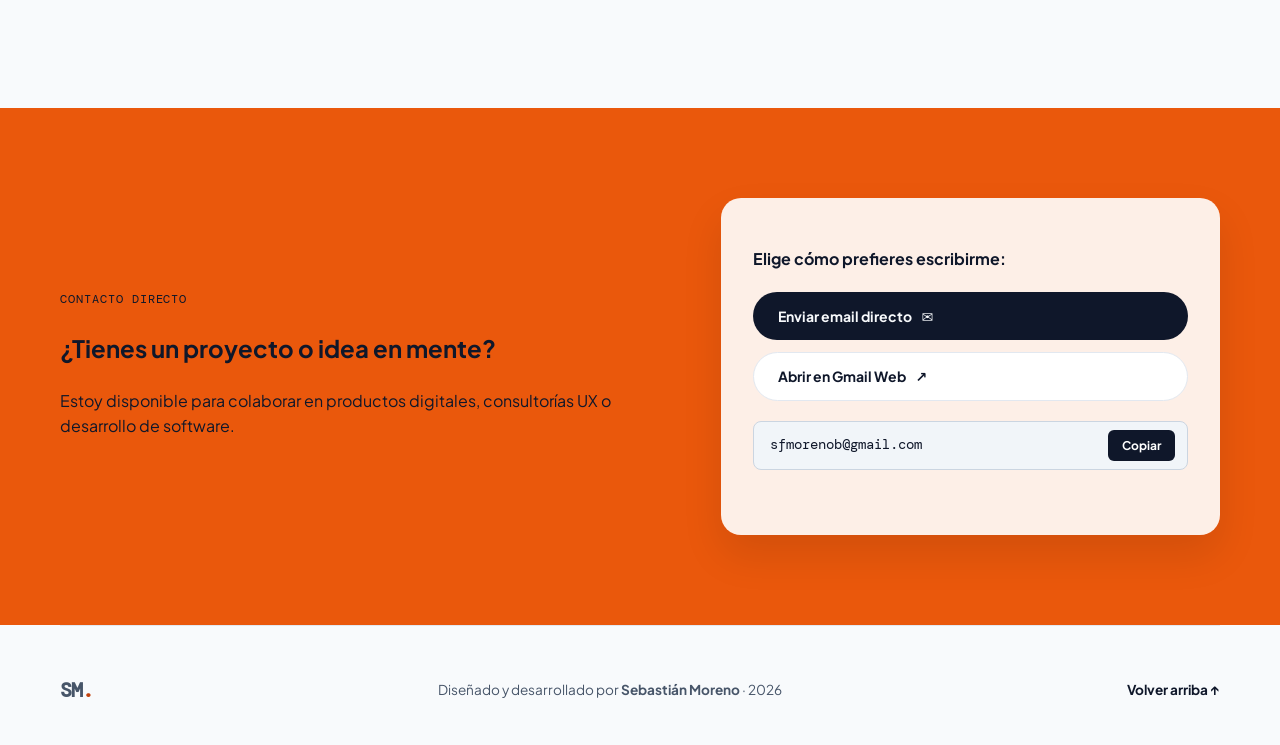
==== commit d3f02a5a: "feat: concepto de rediseño de ARDO Marketing con movimiento e interacciones Nueva página ardo-redise" ====
--- a/index.html
+++ b/index.html
@@ -142,7 +142,7 @@
           <div class="hero-3d-poster" id="hero-3d-poster">
             <svg class="poster-shape" aria-hidden="true" width="160" height="160" viewBox="0 0 24 24" fill="none" stroke="currentColor" stroke-width="0.6" stroke-linejoin="round"><path d="M21 16V8a2 2 0 0 0-1-1.73l-7-4a2 2 0 0 0-2 0l-7 4A2 2 0 0 0 3 8v8a2 2 0 0 0 1 1.73l7 4a2 2 0 0 0 2 0l7-4A2 2 0 0 0 21 16z"/><polyline points="3.27 6.96 12 12.01 20.73 6.96"/><line x1="12" y1="22.08" x2="12" y2="12"/></svg>
             <button class="button button-outline" type="button" id="load-3d">
-              Activar vista 3D <span class="button-meta">≈ 3 MB</span>
+              <span id="load-3d-label">Activar vista 3D</span> <span class="button-meta">≈ 3 MB</span>
             </button>
             <p class="poster-note">Se carga bajo demanda para que la página abra rápido.</p>
           </div>
@@ -308,8 +308,8 @@
           </li>
           <li class="star-card star-card--result">
             <span class="star-letter" aria-hidden="true">R</span>
-            <h3>Resultado <span class="pill">proyectado</span></h3>
-            <p>Las correcciones P0 (4 atributos <code>href</code>, menos de 1 hora) restablecen el 100 % de los contactos iniciados desde la home. Objetivos: 0 fallos WCAG serios y LCP ≤ 2,5 s.</p>
+            <h3>Resultado <span class="pill">medido en el concepto</span></h3>
+            <p>Construí el rediseño como prototipo independiente y lo medí con las mismas herramientas: Rendimiento 57 → 99, LCP 11,5 → 1,7 s, fallos WCAG serios 39 → 0 y CTA de 65 × 11 a 350 × 52 px, con animaciones que respetan el movimiento reducido.</p>
           </li>
         </ol>
 
@@ -422,36 +422,44 @@
         <div class="results">
           <h3 class="case-subtitle">Métricas clave</h3>
           <p class="results-note">
-            <strong>Antes</strong> está medido en producción. <strong>Objetivo</strong> es una proyección con su base de cálculo: la propuesta todavía no está desplegada en el sitio de ARDO.
+            Las dos columnas están <strong>medidas</strong> con Lighthouse móvil (mediana de 3) y axe-core a 390 px, el 28-09-2026. El concepto es un prototipo independiente publicado en este portafolio: el sitio real de ARDO no ha cambiado.
           </p>
           <!-- role="region" + tabindex: contenedor con scroll horizontal operable por teclado (patrón recomendado para tablas anchas) -->
-          <div class="table-wrap" tabindex="0" role="region" aria-label="Tabla de métricas antes y objetivo">
+          <div class="table-wrap" tabindex="0" role="region" aria-label="Tabla de métricas: sitio actual frente al concepto rediseñado">
             <table class="results-table">
               <thead>
                 <tr>
                   <th scope="col">Métrica</th>
-                  <th scope="col">Antes <span class="th-sub">medido</span></th>
-                  <th scope="col">Objetivo <span class="th-sub">proyectado</span></th>
+                  <th scope="col">ardomarketing.com <span class="th-sub">medido</span></th>
+                  <th scope="col">Concepto rediseñado <span class="th-sub">medido</span></th>
                 </tr>
               </thead>
               <tbody>
-                <tr><th scope="row">Canales de contacto funcionales</th><td class="val-bad">0 / 3</td><td class="val-good">3 / 3</td></tr>
-                <tr><th scope="row">CTA principal en móvil</th><td class="val-bad">65 × 11 px</td><td class="val-good">≥ 44 × 44 px</td></tr>
+                <tr><th scope="row">Contacto que llega a la agencia</th><td class="val-bad">0 / 3 canales</td><td class="val-good">Formulario accesible*</td></tr>
+                <tr><th scope="row">CTA principal en móvil</th><td class="val-bad">65 × 11 px</td><td class="val-good">350 × 52 px</td></tr>
                 <tr><th scope="row">Fallos axe críticos y serios</th><td class="val-bad">39</td><td class="val-good">0</td></tr>
-                <tr><th scope="row">Lighthouse Rendimiento (móvil)</th><td class="val-bad">57</td><td class="val-good">≥ 90</td></tr>
-                <tr><th scope="row">Largest Contentful Paint</th><td class="val-bad">11,5 s</td><td class="val-good">≤ 2,5 s</td></tr>
-                <tr><th scope="row">Lighthouse Accesibilidad</th><td>81</td><td class="val-good">≥ 95</td></tr>
+                <tr><th scope="row">Lighthouse Rendimiento (móvil)</th><td class="val-bad">57</td><td class="val-good">99</td></tr>
+                <tr><th scope="row">Largest Contentful Paint</th><td class="val-bad">11,5 s</td><td class="val-good">1,7 s</td></tr>
+                <tr><th scope="row">Lighthouse Accesibilidad</th><td>81</td><td class="val-good">100</td></tr>
+                <tr><th scope="row">Peso de la página</th><td class="val-bad">2,4 MB · 123 peticiones</td><td class="val-good">88 KiB · 7 peticiones</td></tr>
                 <tr><th scope="row">Enlaces vacíos</th><td class="val-bad">28</td><td class="val-good">0</td></tr>
+                <tr><th scope="row">Consentimiento premarcado</th><td class="val-bad">Sí</td><td class="val-good">No</td></tr>
               </tbody>
             </table>
           </div>
+          <p class="results-footnote">* Es un concepto independiente: los datos de contacto son de ejemplo y el formulario no envía nada. En el sitio real, cada canal enlazaría al mismo dato que muestra (hallazgos E1–E3).</p>
         </div>
 
         <div class="case-footer">
-          <p>La auditoría completa incluye la metodología, cada hallazgo con su criterio WCAG, el código de cada solución y el plan de implementación priorizado.</p>
-          <a class="button button-primary" href="https://github.com/Nick-fm1/Nick-fm1.github.io/blob/main/guia-ardo-marketing.md">
-            Leer la auditoría técnica <span aria-hidden="true">↗</span>
-          </a>
+          <p>Explora el rediseño funcionando, o lee la auditoría completa: metodología, cada hallazgo con su criterio WCAG, el código de cada solución y el plan priorizado.</p>
+          <div class="case-footer-actions">
+            <a class="button button-primary" href="ardo-rediseno/">
+              Ver ARDO rediseñado <span aria-hidden="true">→</span>
+            </a>
+            <a class="button button-outline" href="https://github.com/Nick-fm1/Nick-fm1.github.io/blob/main/guia-ardo-marketing.md">
+              Leer la auditoría técnica <span aria-hidden="true">↗</span>
+            </a>
+          </div>
         </div>
       </div>
     </section>
--- a/styles.min.css
+++ b/styles.min.css
@@ -1 +1 @@
-@font-face{font-family:Plus Jakarta Sans;font-style:normal;font-weight:400 800;font-display:swap;src:url(fonts/plus-jakarta-sans-latin-var.woff2)format("woff2");unicode-range:U+??,U+131,U+152-153,U+2BB-2BC,U+2C6,U+2DA,U+2DC,U+304,U+308,U+329,U+2000-206F,U+20AC,U+2122,U+2191,U+2193,U+2212,U+2215,U+FEFF,U+FFFD}@font-face{font-family:DM Mono;font-style:normal;font-weight:400;font-display:swap;src:url(fonts/dm-mono-latin-400.woff2)format("woff2");unicode-range:U+??,U+131,U+152-153,U+2BB-2BC,U+2C6,U+2DA,U+2DC,U+304,U+308,U+329,U+2000-206F,U+20AC,U+2122,U+2191,U+2193,U+2212,U+2215,U+FEFF,U+FFFD}@font-face{font-family:DM Mono;font-style:normal;font-weight:500;font-display:swap;src:url(fonts/dm-mono-latin-500.woff2)format("woff2");unicode-range:U+??,U+131,U+152-153,U+2BB-2BC,U+2C6,U+2DA,U+2DC,U+304,U+308,U+329,U+2000-206F,U+20AC,U+2122,U+2191,U+2193,U+2212,U+2215,U+FEFF,U+FFFD}:root{--ink:#0f172a;--muted:#475569;--paper:#f8fafc;--panel:#fff;--line:#e2e8f0;--green:#0f766e;--green-dark:#134e4a;--orange:#c2410c;--accent-surface:#ea580c;--lime:#bef264;--card-bg:#fff;--shadow:0 10px 25px -5px #0000000d;--bad:#b91c1c;--mid:#b45309;--good:#15803d;--mono:"DM Mono", monospace;--sans:"Plus Jakarta Sans", system-ui, -apple-system, BlinkMacSystemFont, "Segoe UI", Roboto, sans-serif}[data-theme=dark]{--ink:#f8fafc;--muted:#94a3b8;--paper:#0b1120;--panel:#1e293b;--line:#334155;--green:#14b8a6;--green-dark:#0f766e;--orange:#f97316;--accent-surface:#f97316;--lime:#a3e635;--card-bg:#1e293b;--shadow:0 10px 25px -5px #0000004d;--bad:#f87171;--mid:#fbbf24;--good:#4ade80}*,:before,:after{box-sizing:border-box}[hidden]{display:none!important}html{scroll-behavior:smooth;color-scheme:light dark;-webkit-font-smoothing:antialiased;-moz-osx-font-smoothing:grayscale;scroll-padding-top:96px}[data-theme=light]{color-scheme:light}[data-theme=dark]{color-scheme:dark}body{background-color:var(--paper);color:var(--ink);font-family:var(--sans);margin:0;font-size:1rem;line-height:1.6;transition:background-color .3s,color .3s}h1,h2,h3,h4{text-wrap:balance}p,li,dd,figcaption{text-wrap:pretty}.kpi-value,.score-num,.results-table td,.step-num{font-variant-numeric:tabular-nums}::selection{background:color-mix(in srgb, var(--orange) 28%, transparent);color:var(--ink)}a{color:inherit;text-decoration:none}button{font:inherit;cursor:pointer}.container{width:min(1160px,100% - 48px);margin:0 auto}:focus-visible{outline:2px solid var(--orange);outline-offset:4px}.skip-link{background:var(--ink);color:var(--paper);z-index:100;border-radius:4px;padding:10px 16px;transition:top .2s;position:absolute;top:-100px;left:10px}.skip-link:focus{top:10px}.visually-hidden{clip:rect(0 0 0 0);white-space:nowrap;border:0;width:1px;height:1px;margin:-1px;padding:0;position:absolute;overflow:hidden}code{font-family:var(--mono);font-size:.9em}pre code{font-size:inherit}.site-header{-webkit-backdrop-filter:blur(12px);z-index:50;border-bottom:1px solid var(--line);background:#f8fafcd9;transition:background-color .3s;position:sticky;top:0}[data-theme=dark] .site-header{background:#0b1120d9}.nav{justify-content:space-between;align-items:center;height:78px;display:flex}.brand{font-family:var(--mono);letter-spacing:-.05em;font-size:1.25rem;font-weight:800}.brand-dot{color:var(--orange)}.nav-actions{align-items:center;gap:12px;display:flex}.nav-links{align-items:center;gap:28px;font-size:.9rem;font-weight:700;display:flex}.nav-item{color:var(--muted);transition:color .2s}.nav-item:hover{color:var(--ink)}.theme-toggle{border:1px solid var(--line);width:40px;height:40px;color:var(--ink);background:0 0;border-radius:50%;justify-content:center;align-items:center;transition:background .2s;display:flex}.theme-toggle:hover{background:var(--line)}.sun-icon{display:none}.moon-icon,[data-theme=dark] .sun-icon{display:block}[data-theme=dark] .moon-icon{display:none}.menu-button{background:0 0;border:0;flex-direction:column;gap:6px;padding:8px;display:none}.menu-line{background:var(--ink);width:22px;height:2px;transition:transform .2s;display:block}.hero{padding:80px 0 60px}.badge-status{background:var(--panel);border:1px solid var(--line);font-family:var(--mono);text-wrap:balance;border-radius:100px;align-items:center;gap:8px;margin-bottom:24px;padding:6px 14px;font-size:.75rem;display:inline-flex}.status-dot{background-color:var(--lime);border-radius:50%;width:8px;height:8px}.status-dot.pulsating{animation:2s infinite pulse;box-shadow:0 0 #bef264b3}@keyframes pulse{0%{box-shadow:0 0 #bef264b3}70%{box-shadow:0 0 0 8px #bef26400}to{box-shadow:0 0 #bef26400}}.hero-grid{grid-template-columns:1.1fr .9fr;align-items:center;gap:48px;display:grid}.hero-title{letter-spacing:-.04em;margin-bottom:24px;font-size:clamp(2.5rem,5vw,4.25rem);line-height:1.05}.highlight{color:var(--green);font-style:normal}.hero-copy{color:var(--muted);max-width:600px;margin-bottom:32px;font-size:1.125rem}.hero-actions{flex-wrap:wrap;align-items:center;gap:16px;display:flex}.button{border:1px solid #0000;border-radius:100px;align-items:center;gap:10px;padding:12px 24px;font-size:.875rem;font-weight:700;transition:transform .2s,background-color .2s,border-color .2s;display:inline-flex}.button:hover{transform:translateY(-2px)}.button:active{transition-duration:80ms;transform:translateY(0)scale(.97)}.button:disabled{cursor:progress;opacity:.7;transform:none}.button-meta{font-family:var(--mono);color:var(--muted);font-size:.75rem;font-weight:500}.button-primary{background:var(--ink);color:var(--paper)}.button-primary:hover{background:var(--green-dark);color:#fff}.button-outline{border-color:var(--line);background:var(--panel);color:var(--ink)}.button-outline:hover{border-color:var(--ink)}.button-secondary{border-bottom:2px solid var(--ink);color:var(--ink);background:0 0;border-radius:0;padding:4px 0}.button-nav{background:var(--ink);color:var(--paper);padding:8px 18px}.stack-bar{flex-wrap:wrap;gap:10px;margin:60px 0 0;padding:0;list-style:none;display:flex}.stack-tag{border:1px solid var(--line);font-family:var(--mono);color:var(--muted);background:var(--panel);border-radius:100px;padding:6px 14px;font-size:.75rem}.section{border-top:1px solid var(--line);padding:90px 0}.eyebrow{font-family:var(--mono);color:var(--green);text-transform:uppercase;letter-spacing:.08em;margin-bottom:12px;font-size:.75rem}.section-heading{grid-template-columns:1fr .6fr;align-items:flex-end;gap:40px;margin-bottom:48px;display:grid}.section-heading h2{letter-spacing:-.03em;margin:0;font-size:clamp(2rem,3.5vw,3rem);line-height:1.1}.section-desc{color:var(--muted);margin:0;font-size:1.05rem}.project-featured{background:var(--card-bg);border:1px solid var(--line);box-shadow:var(--shadow);border-radius:20px;grid-template-columns:1.1fr .9fr;display:grid;overflow:hidden}.project-visual{background:var(--line);flex-direction:column;min-height:380px;padding:24px;display:flex}.browser-chrome{background:var(--panel);border-bottom:1px solid var(--line);border-radius:8px 8px 0 0;align-items:center;gap:6px;height:32px;padding:0 12px;display:flex}.browser-dot{border-radius:50%;width:8px;height:8px}.browser-dot.red{background:#ef4444}.browser-dot.yellow{background:#f59e0b}.browser-dot.green{background:#10b981}.browser-url{font-family:var(--mono);color:var(--muted);margin-left:8px;font-size:.75rem}.project-copy{flex-direction:column;justify-content:center;padding:40px;display:flex}.project-number{font-family:var(--mono);color:var(--orange);margin-bottom:8px;font-size:.75rem}.tags-list{flex-wrap:wrap;gap:8px;margin:20px 0 28px;padding:0;list-style:none;display:flex}.tags-list li{font-family:var(--mono);border:1px solid var(--line);border-radius:100px;padding:4px 10px;font-size:.75rem}.project-grid{grid-template-columns:1fr 1fr;gap:20px;margin-top:20px;display:grid}.project-card{background:var(--card-bg);border:1px solid var(--line);border-radius:16px;padding:32px;position:relative}.status-badge{font-family:var(--mono);background:var(--line);color:var(--ink);border-radius:100px;padding:4px 10px;font-size:.75rem;position:absolute;top:24px;right:24px}.hero-3d-wrapper{background:var(--card-bg);border:1px solid var(--line);width:100%;height:420px;box-shadow:var(--shadow);border-radius:24px;justify-content:center;align-items:center;transition:border-color .3s,background-color .3s;display:flex;position:relative;overflow:hidden}.hero-3d-wrapper:hover{border-color:var(--green)}.glow-backdrop{background:radial-gradient(circle, var(--lime) 0%, #0000 70%);opacity:.15;filter:blur(40px);pointer-events:none;z-index:0;width:240px;height:240px;position:absolute}[data-theme=dark] .glow-backdrop{background:radial-gradient(circle, var(--green) 0%, #0000 70%);opacity:.25}model-viewer{z-index:1;--poster-color:transparent;--progress-bar-color:var(--orange);cursor:grab;width:100%;height:100%}model-viewer:active{cursor:grabbing}.badge-3d-hint{background:var(--panel);border:1px solid var(--line);font-family:var(--mono);color:var(--muted);pointer-events:none;white-space:nowrap;border-radius:100px;align-items:center;gap:8px;padding:6px 14px;font-size:.75rem;display:inline-flex;position:absolute;bottom:16px;left:50%;transform:translate(-50%);box-shadow:0 4px 12px #00000014}.badge-3d-hint svg{color:var(--orange)}.hero-3d-poster{z-index:1;text-align:center;flex-direction:column;align-items:center;gap:16px;padding:24px;display:flex;position:relative}.poster-shape{color:var(--green);opacity:.8}.poster-note{max-width:28ch;color:var(--muted);margin:0;font-size:.8rem}.hero-3d-wrapper model-viewer{position:absolute;inset:0}.process-section{--process-bg:#0f172a;--process-ink:#f8fafc;--process-muted:#cbd5e1;--process-accent:#bef264;--process-line:#334155;background:var(--process-bg);color:var(--process-ink);border-color:var(--process-bg)}[data-theme=dark] .process-section{--process-bg:#f8fafc;--process-ink:#0f172a;--process-muted:#475569;--process-accent:#0f766e;--process-line:#cbd5e1}.process-section .eyebrow{color:var(--process-accent)}.process-intro{grid-template-columns:1fr .7fr;align-items:flex-end;gap:40px;margin-bottom:48px;display:grid}.process-intro h2{margin:0;font-size:clamp(2rem,3.5vw,3rem);line-height:1.1}.process-intro p{color:var(--process-muted);margin:0}.process-steps{grid-template-columns:repeat(4,1fr);gap:20px;margin:0;padding:0;list-style:none;display:grid}.step-card{border-top:1px solid var(--process-line);padding-top:20px}.step-num{font-family:var(--mono);color:var(--process-accent);margin-bottom:12px;font-size:.85rem;display:block}.step-body h3{margin-bottom:8px;font-size:1.25rem}.step-body p{color:var(--process-muted);margin:0;font-size:.875rem}.about-grid{grid-template-columns:1fr 1fr;gap:60px;display:grid}.info-list{margin-top:32px}.info-item{border-top:1px solid var(--line);grid-template-columns:120px 1fr;padding:12px 0;font-size:.9rem;display:grid}.info-item dt{color:var(--muted)}.info-item dd{margin:0;font-weight:700}.contact-section{background:var(--accent-surface);color:#0f172a;padding:90px 0}.contact-section .eyebrow{color:#0f172a}.contact-grid{grid-template-columns:1.1fr .9fr;align-items:center;gap:50px;display:grid}.contact-card{color:#0f172a;background:#ffffffe6;border-radius:20px;padding:32px;box-shadow:0 20px 40px #0000001a}.contact-grid>*{min-width:0}.copy-status{min-height:1.5em;margin:12px 0 0;font-size:.875rem}.contact-subtitle{margin-bottom:20px;font-weight:700}.contact-buttons{flex-direction:column;gap:12px;margin-bottom:20px;display:flex}.email-copy-box{background:#f1f5f9;border:1px solid #cbd5e1;border-radius:8px;flex-wrap:wrap;justify-content:space-between;align-items:center;gap:8px;padding:8px 12px 8px 16px;display:flex}.email-copy-box code{overflow-wrap:anywhere;font-family:var(--mono);color:#0f172a;font-size:.85rem}.button-copy{color:#fff;background:#0f172a;border:0;border-radius:6px;padding:6px 14px;font-size:.75rem;font-weight:700;transition:background .2s}.button-copy.copied{background:#15803d}.footer{border-top:1px solid var(--line);padding:40px 0}.footer-content{color:var(--muted);justify-content:space-between;align-items:center;font-size:.85rem;display:flex}.back-to-top{color:var(--ink);font-weight:700}.scorecard{background:var(--panel);border-radius:0 0 8px 8px;flex-direction:column;flex:1;justify-content:center;gap:20px;padding:28px 24px;display:flex}.scorecard-title{font-family:var(--mono);text-transform:uppercase;letter-spacing:.06em;margin:0;font-size:.75rem}.scorecard-title span{color:var(--muted);text-transform:none;letter-spacing:0}.score-list{grid-template-columns:repeat(4,1fr);gap:12px;margin:0;padding:0;list-style:none;display:grid}.score{text-align:center;flex-direction:column;align-items:center;gap:8px;display:flex;position:relative}.score-ring{width:72px;height:72px;transform:rotate(-90deg)}.score-track,.score-value{fill:none;stroke-width:3px}.score-track{stroke:var(--line)}.score-value{stroke:currentColor;stroke-linecap:round;stroke-dasharray:var(--score) 100}.score--mid{color:var(--mid)}.score-num{width:72px;line-height:72px;font-family:var(--mono);font-size:1.25rem;font-weight:500;position:absolute;top:0}.score-label{color:var(--ink);font-size:.75rem;line-height:1.3}.scorecard-alert{border-left:3px solid var(--bad);background:var(--paper);margin:0;padding:12px 14px;font-size:.875rem}.scorecard-alert strong{color:var(--bad)}.case{background:radial-gradient(60rem 30rem at 100% 0%, color-mix(in srgb, var(--orange) 7%, transparent), transparent 70%), var(--paper)}.case-header{grid-template-columns:1.4fr .8fr;align-items:end;gap:24px 60px;margin-bottom:48px;display:grid}.case-header .eyebrow{grid-column:1/-1;margin:0}.case-header h2{letter-spacing:-.04em;grid-column:1;margin:0;font-size:clamp(2.25rem,5vw,4rem);line-height:1.02}.case-lede{max-width:62ch;color:var(--muted);grid-column:1;margin:0;font-size:1.125rem}.case-lede strong{color:var(--ink)}.case-meta{border-top:1px solid var(--line);grid-area:2/2/span 2;margin:0}.case-meta div{border-bottom:1px solid var(--line);grid-template-columns:110px 1fr;gap:12px;padding:10px 0;font-size:.875rem;display:grid}.case-meta dt{color:var(--muted)}.case-meta dd{margin:0;font-weight:600}.kpi-grid{grid-template-columns:repeat(4,1fr);gap:16px;margin:0 0 56px;padding:0;list-style:none;display:grid}.kpi{background:var(--card-bg);border:1px solid var(--line);border-radius:16px;flex-direction:column;gap:6px;padding:24px;display:flex}.kpi--critical{border-color:var(--bad);box-shadow:inset 4px 0 0 var(--bad)}.kpi-value{font-family:var(--mono);letter-spacing:-.04em;font-size:clamp(2rem,3.2vw,2.75rem);font-weight:500;line-height:1}.kpi-value small{letter-spacing:0;color:var(--muted);margin-left:2px;font-size:.45em}.kpi--critical .kpi-value{color:var(--bad)}.kpi-label{font-weight:600;line-height:1.35}.kpi-source{font-family:var(--mono);color:var(--muted);margin-top:auto;padding-top:10px;font-size:.75rem}.star-grid{border-top:1px solid var(--line);grid-template-columns:repeat(4,1fr);margin:0 0 72px;padding:0;list-style:none;display:grid}.star-card{padding:28px 24px 0 0}.star-card+.star-card{border-left:1px solid var(--line);padding-left:24px}.star-letter{font-family:var(--mono);color:var(--green);font-size:2.5rem;line-height:1;display:block}.star-card h3{flex-wrap:wrap;align-items:center;gap:8px;margin:12px 0 8px;font-size:1.125rem;display:flex}.star-card p{color:var(--muted);margin:0;font-size:.925rem}.star-card--result .star-letter{color:var(--orange)}.pill{border:1px solid var(--line);font-family:var(--mono);color:var(--muted);border-radius:100px;padding:2px 10px;font-size:.75rem;font-weight:500}.case-subtitle{letter-spacing:-.03em;margin:0 0 24px;font-size:clamp(1.5rem,2.5vw,2rem)}.compare{border-top:1px solid var(--line);grid-template-columns:.8fr 1.2fr;gap:40px;padding:40px 0;display:grid}.compare-num{font-family:var(--mono);color:var(--orange);margin:0 0 8px;font-size:.75rem}.compare-intro h4{letter-spacing:-.02em;margin:0 0 12px;font-size:1.35rem;line-height:1.2}.compare-intro p{color:var(--muted)}.compare-criteria{background:var(--card-bg);border:1px solid var(--line);font-family:var(--mono);border-radius:8px;margin:4px 0 0;padding:6px 12px;font-size:.75rem;display:inline-block}p.compare-criteria{color:var(--ink)}.compare-pair{grid-template-columns:1fr 1fr;align-items:start;gap:20px;min-width:0;display:grid}.compare-pair figure{min-width:0;margin:0}.compare-pair figcaption{color:var(--muted);margin-top:12px;font-size:.875rem}.tag-before,.tag-after{font-family:var(--mono);border:1px solid;border-radius:100px;margin-right:6px;padding:1px 8px;font-size:.75rem;font-weight:500;display:inline-block}.tag-before{color:var(--bad)}.tag-after{color:var(--good)}.phone-screen{aspect-ratio:9/17;width:min(100%,210px);box-shadow:var(--shadow);background:#fff;border:8px solid #0f172a;border-radius:28px;margin-inline:auto;position:relative;overflow:hidden}[data-theme=dark] .phone-screen{border-color:#475569}.mock-bar{background:#fff;border-bottom:1px solid #e2e8f0;height:30px}.mock-bar--brand{background:#fc4b08;border:0}.mock-banner,.mock-hero{flex-direction:column;gap:5px;padding:12px;display:flex}.mock-banner{background:#f1f5f9;gap:3px;height:76px}.mock-line{background:#94a3b8;border-radius:2px;width:60%;height:3px;display:block}.mock-line--lg{background:#0f172a;width:80%;height:5px}.mock-line--xs{width:90%;height:1px}.mock-hero .mock-line{height:6px}.mock-hero .mock-line--lg{height:10px}.mock-cta-tiny{background:#fc4b08;border-radius:4px;width:22px;height:4px;margin-top:6px;display:block;box-shadow:0 0 0 2px #fca5a5}.mock-cta{background:#c2410c;border-radius:100px;width:62%;height:16px;margin-top:8px;display:block}.mock-cta--full{width:100%;margin:0}.mock-block{background:#ffedd5;border-radius:8px;height:64px;margin:12px}.mock-block--short{height:36px}.mock-sticky{background:#fff;padding:10px 12px 14px;position:absolute;inset:auto 0 0;box-shadow:0 -4px 12px #0f172a1f}.phone figcaption{text-align:center;max-width:260px;margin-inline:auto}.code-card figcaption{margin:0 0 10px}.code-card pre{color:#e2e8f0;background:#0f172a;border:1px solid #1e293b;border-radius:12px;margin:0;padding:18px;font-size:.8rem;line-height:1.7;overflow-x:auto}.code-card--before mark{color:#fecaca;background:#f8717147;border-radius:3px;padding:0 2px}.code-card--after pre{box-shadow:inset 3px 0 #4ade80}.swatch-sample{width:100%;max-width:300px;height:auto;display:block}.swatch figcaption code{color:var(--ink)}.results{margin:16px 0 48px}.results-note{max-width:70ch;color:var(--muted);margin:-8px 0 20px}.results-note strong{color:var(--ink)}.table-wrap{border:1px solid var(--line);background:var(--card-bg);border-radius:16px;overflow-x:auto}.results-table{border-collapse:collapse;width:100%;min-width:520px;font-size:.925rem}.results-table th,.results-table td{text-align:left;border-bottom:1px solid var(--line);padding:14px 20px}.results-table tbody tr:last-child>*{border-bottom:0}.results-table thead th{font-family:var(--mono);text-transform:uppercase;letter-spacing:.06em;color:var(--muted);font-size:.75rem;font-weight:500}.th-sub{text-transform:none;letter-spacing:0;display:block}.results-table tbody th{font-weight:600}.results-table td{font-family:var(--mono);white-space:nowrap}.val-bad{color:var(--bad)}.val-good{color:var(--good);font-weight:500}.case-footer{background:var(--card-bg);border:1px solid var(--line);border-radius:20px;justify-content:space-between;align-items:center;gap:24px;padding:28px 32px;display:flex}.case-footer p{max-width:60ch;color:var(--muted);margin:0}.case-footer .button{flex-shrink:0}@media (width<=1080px){.kpi-grid{grid-template-columns:repeat(2,1fr)}.star-grid{grid-template-columns:repeat(2,1fr);row-gap:28px}.star-card:nth-child(3){border-left:0;padding-left:0}.compare{grid-template-columns:1fr;gap:24px}}@media (width<=868px){.case-header{grid-template-columns:1fr}.case-meta{grid-area:auto/1}.case-footer{flex-direction:column;align-items:flex-start}.hero-grid,.section-heading,.project-featured,.process-intro,.about-grid,.contact-grid{grid-template-columns:1fr;gap:32px}.hero-3d-wrapper{height:340px}.process-steps{grid-template-columns:1fr 1fr}.project-grid{grid-template-columns:1fr}.menu-button{display:flex}.nav-links{background:var(--paper);border-bottom:1px solid var(--line);box-shadow:var(--shadow);opacity:0;transition:opacity .2s ease, translate .2s ease, display .2s allow-discrete;flex-direction:column;padding:20px;display:none;position:absolute;top:78px;left:0;right:0;translate:0 -8px}.nav-links.is-open{opacity:1;display:flex;translate:0}@starting-style{.nav-links.is-open{opacity:0;translate:0 -8px}}html:has(.nav-links.is-open){overflow:hidden}}@media (width<=480px){.process-steps{grid-template-columns:1fr}.hero-actions{flex-direction:column;align-items:stretch}.button{justify-content:center}.score-list{grid-template-columns:repeat(2,1fr);row-gap:20px}.kpi-grid,.star-grid{grid-template-columns:1fr}.star-card,.star-card+.star-card{border-left:0;padding-left:0}.compare-pair{gap:12px}.results-table{min-width:0;font-size:.85rem}.results-table th,.results-table td{padding:12px}.results-table td{white-space:normal}.project-copy,.case-footer,.contact-card{padding:24px 20px}}.compare-pair--code{flex-wrap:wrap;display:flex}.compare-pair--code>.code-card{flex:300px}.hero{isolation:isolate;position:relative}.hero:before{content:"";z-index:-1;background-image:linear-gradient(color-mix(in srgb, var(--ink) 7%, transparent) 1px, transparent 1px), linear-gradient(90deg, color-mix(in srgb, var(--ink) 7%, transparent) 1px, transparent 1px);pointer-events:none;background-position:top;background-size:32px 32px;position:absolute;inset:-80px 0 0;mask-image:radial-gradient(55% 70% at 50% 35%,#000 20%,#0000 72%)}@property --giro{syntax:"<angle>";inherits:false;initial-value:135deg}.project-featured{background:linear-gradient(var(--card-bg), var(--card-bg)) padding-box, conic-gradient(from var(--giro), var(--line) 0deg, var(--orange) 70deg, var(--green) 150deg, var(--line) 230deg, var(--line) 360deg) border-box;border-color:#0000}.scroll-progress{background:linear-gradient(90deg, var(--green), var(--orange));transform-origin:0;pointer-events:none;height:2px;position:absolute;inset:auto 0 -1px;transform:scaleX(0)}::view-transition-old(root),::view-transition-new(root){mix-blend-mode:normal;animation:none}::view-transition-new(root){z-index:1}@media (prefers-reduced-motion:no-preference){.project-featured:hover{animation:6s linear infinite girar-borde}@keyframes girar-borde{to{--giro:495deg}}@supports (animation-timeline:scroll()){.scroll-progress{animation:linear both progreso-lectura}.site-header>.scroll-progress{animation-timeline:scroll(root)}@keyframes progreso-lectura{to{transform:scaleX(1)}}.site-header{animation:linear both header-elevado}body>.site-header{animation-timeline:scroll(root);animation-range:0 120px}@keyframes header-elevado{to{box-shadow:0 8px 24px -12px #0f172a40}}}@supports (animation-timeline:view()){.project,.kpi,.star-card,.compare,.step-card,.results,.case-footer,.contact-card{animation:linear both aparecer}:is(main,footer) :is(.project,.kpi,.star-card,.compare,.step-card,.results,.case-footer,.contact-card){animation-timeline:view();animation-range:entry entry 60%}@keyframes aparecer{0%{opacity:0;translate:0 24px}}.score-value{animation:linear both cargar-anillo}.score-ring .score-value{animation-timeline:view();animation-range:entry 30% cover 45%}@keyframes cargar-anillo{0%{stroke-dasharray:0 100}}}}@media (prefers-reduced-motion:reduce){html{scroll-behavior:auto}*,:before,:after{transition-duration:.01ms!important;animation-duration:.01ms!important;animation-iteration-count:1!important}.button:hover{transform:none}}+@font-face{font-family:Plus Jakarta Sans;font-style:normal;font-weight:400 800;font-display:swap;src:url(fonts/plus-jakarta-sans-latin-var.woff2)format("woff2");unicode-range:U+??,U+131,U+152-153,U+2BB-2BC,U+2C6,U+2DA,U+2DC,U+304,U+308,U+329,U+2000-206F,U+20AC,U+2122,U+2191,U+2193,U+2212,U+2215,U+FEFF,U+FFFD}@font-face{font-family:DM Mono;font-style:normal;font-weight:400;font-display:swap;src:url(fonts/dm-mono-latin-400.woff2)format("woff2");unicode-range:U+??,U+131,U+152-153,U+2BB-2BC,U+2C6,U+2DA,U+2DC,U+304,U+308,U+329,U+2000-206F,U+20AC,U+2122,U+2191,U+2193,U+2212,U+2215,U+FEFF,U+FFFD}@font-face{font-family:DM Mono;font-style:normal;font-weight:500;font-display:swap;src:url(fonts/dm-mono-latin-500.woff2)format("woff2");unicode-range:U+??,U+131,U+152-153,U+2BB-2BC,U+2C6,U+2DA,U+2DC,U+304,U+308,U+329,U+2000-206F,U+20AC,U+2122,U+2191,U+2193,U+2212,U+2215,U+FEFF,U+FFFD}:root{--ink:#0f172a;--muted:#475569;--paper:#f8fafc;--panel:#fff;--line:#e2e8f0;--green:#0f766e;--green-dark:#134e4a;--orange:#c2410c;--accent-surface:#ea580c;--lime:#bef264;--card-bg:#fff;--shadow:0 10px 25px -5px #0000000d;--bad:#b91c1c;--mid:#b45309;--good:#15803d;--mono:"DM Mono", monospace;--sans:"Plus Jakarta Sans", system-ui, -apple-system, BlinkMacSystemFont, "Segoe UI", Roboto, sans-serif}[data-theme=dark]{--ink:#f8fafc;--muted:#94a3b8;--paper:#0b1120;--panel:#1e293b;--line:#334155;--green:#14b8a6;--green-dark:#0f766e;--orange:#f97316;--accent-surface:#f97316;--lime:#a3e635;--card-bg:#1e293b;--shadow:0 10px 25px -5px #0000004d;--bad:#f87171;--mid:#fbbf24;--good:#4ade80}*,:before,:after{box-sizing:border-box}[hidden]{display:none!important}html{scroll-behavior:smooth;color-scheme:light dark;-webkit-font-smoothing:antialiased;-moz-osx-font-smoothing:grayscale;scroll-padding-top:96px}[data-theme=light]{color-scheme:light}[data-theme=dark]{color-scheme:dark}body{background-color:var(--paper);color:var(--ink);font-family:var(--sans);margin:0;font-size:1rem;line-height:1.6;transition:background-color .3s,color .3s}h1,h2,h3,h4{text-wrap:balance}p,li,dd,figcaption{text-wrap:pretty}.kpi-value,.score-num,.results-table td,.step-num{font-variant-numeric:tabular-nums}::selection{background:color-mix(in srgb, var(--orange) 28%, transparent);color:var(--ink)}a{color:inherit;text-decoration:none}button{font:inherit;cursor:pointer}.container{width:min(1160px,100% - 48px);margin:0 auto}:focus-visible{outline:2px solid var(--orange);outline-offset:4px}.skip-link{background:var(--ink);color:var(--paper);z-index:100;border-radius:4px;padding:10px 16px;transition:top .2s;position:absolute;top:-100px;left:10px}.skip-link:focus{top:10px}.visually-hidden{clip:rect(0 0 0 0);white-space:nowrap;border:0;width:1px;height:1px;margin:-1px;padding:0;position:absolute;overflow:hidden}code{font-family:var(--mono);font-size:.9em}pre code{font-size:inherit}.site-header{-webkit-backdrop-filter:blur(12px);z-index:50;border-bottom:1px solid var(--line);background:#f8fafcd9;transition:background-color .3s;position:sticky;top:0}[data-theme=dark] .site-header{background:#0b1120d9}.nav{justify-content:space-between;align-items:center;height:78px;display:flex}.brand{font-family:var(--mono);letter-spacing:-.05em;font-size:1.25rem;font-weight:800}.brand-dot{color:var(--orange)}.nav-actions{align-items:center;gap:12px;display:flex}.nav-links{align-items:center;gap:28px;font-size:.9rem;font-weight:700;display:flex}.nav-item{color:var(--muted);transition:color .2s}.nav-item:hover{color:var(--ink)}.theme-toggle{border:1px solid var(--line);width:40px;height:40px;color:var(--ink);background:0 0;border-radius:50%;justify-content:center;align-items:center;transition:background .2s;display:flex}.theme-toggle:hover{background:var(--line)}.sun-icon{display:none}.moon-icon,[data-theme=dark] .sun-icon{display:block}[data-theme=dark] .moon-icon{display:none}.menu-button{background:0 0;border:0;flex-direction:column;gap:6px;padding:8px;display:none}.menu-line{background:var(--ink);width:22px;height:2px;transition:transform .2s;display:block}.hero{padding:80px 0 60px}.badge-status{background:var(--panel);border:1px solid var(--line);font-family:var(--mono);text-wrap:balance;border-radius:100px;align-items:center;gap:8px;margin-bottom:24px;padding:6px 14px;font-size:.75rem;display:inline-flex}.status-dot{background-color:var(--lime);border-radius:50%;width:8px;height:8px}.status-dot.pulsating{animation:2s infinite pulse;box-shadow:0 0 #bef264b3}@keyframes pulse{0%{box-shadow:0 0 #bef264b3}70%{box-shadow:0 0 0 8px #bef26400}to{box-shadow:0 0 #bef26400}}.hero-grid{grid-template-columns:1.1fr .9fr;align-items:center;gap:48px;display:grid}.hero-title{letter-spacing:-.04em;margin-bottom:24px;font-size:clamp(2.5rem,5vw,4.25rem);line-height:1.05}.highlight{color:var(--green);font-style:normal}.hero-copy{color:var(--muted);max-width:600px;margin-bottom:32px;font-size:1.125rem}.hero-actions{flex-wrap:wrap;align-items:center;gap:16px;display:flex}.button{border:1px solid #0000;border-radius:100px;align-items:center;gap:10px;padding:12px 24px;font-size:.875rem;font-weight:700;transition:transform .2s,background-color .2s,border-color .2s;display:inline-flex}.button:hover{transform:translateY(-2px)}.button:active{transition-duration:80ms;transform:translateY(0)scale(.97)}.button:disabled{cursor:progress;opacity:.7;transform:none}.button-meta{font-family:var(--mono);color:var(--muted);font-size:.75rem;font-weight:500}.button-primary{background:var(--ink);color:var(--paper)}.button-primary:hover{background:var(--green-dark);color:#fff}.button-outline{border-color:var(--line);background:var(--panel);color:var(--ink)}.button-outline:hover{border-color:var(--ink)}.button-secondary{border-bottom:2px solid var(--ink);color:var(--ink);background:0 0;border-radius:0;padding:4px 0}.button-nav{background:var(--ink);color:var(--paper);padding:8px 18px}.stack-bar{flex-wrap:wrap;gap:10px;margin:60px 0 0;padding:0;list-style:none;display:flex}.stack-tag{border:1px solid var(--line);font-family:var(--mono);color:var(--muted);background:var(--panel);border-radius:100px;padding:6px 14px;font-size:.75rem}.section{border-top:1px solid var(--line);padding:90px 0}.eyebrow{font-family:var(--mono);color:var(--green);text-transform:uppercase;letter-spacing:.08em;margin-bottom:12px;font-size:.75rem}.section-heading{grid-template-columns:1fr .6fr;align-items:flex-end;gap:40px;margin-bottom:48px;display:grid}.section-heading h2{letter-spacing:-.03em;margin:0;font-size:clamp(2rem,3.5vw,3rem);line-height:1.1}.section-desc{color:var(--muted);margin:0;font-size:1.05rem}.project-featured{background:var(--card-bg);border:1px solid var(--line);box-shadow:var(--shadow);border-radius:20px;grid-template-columns:1.1fr .9fr;display:grid;overflow:hidden}.project-visual{background:var(--line);flex-direction:column;min-height:380px;padding:24px;display:flex}.browser-chrome{background:var(--panel);border-bottom:1px solid var(--line);border-radius:8px 8px 0 0;align-items:center;gap:6px;height:32px;padding:0 12px;display:flex}.browser-dot{border-radius:50%;width:8px;height:8px}.browser-dot.red{background:#ef4444}.browser-dot.yellow{background:#f59e0b}.browser-dot.green{background:#10b981}.browser-url{font-family:var(--mono);color:var(--muted);margin-left:8px;font-size:.75rem}.project-copy{flex-direction:column;justify-content:center;padding:40px;display:flex}.project-number{font-family:var(--mono);color:var(--orange);margin-bottom:8px;font-size:.75rem}.tags-list{flex-wrap:wrap;gap:8px;margin:20px 0 28px;padding:0;list-style:none;display:flex}.tags-list li{font-family:var(--mono);border:1px solid var(--line);border-radius:100px;padding:4px 10px;font-size:.75rem}.project-grid{grid-template-columns:1fr 1fr;gap:20px;margin-top:20px;display:grid}.project-card{background:var(--card-bg);border:1px solid var(--line);border-radius:16px;padding:32px;position:relative}.status-badge{font-family:var(--mono);background:var(--line);color:var(--ink);border-radius:100px;padding:4px 10px;font-size:.75rem;position:absolute;top:24px;right:24px}.hero-3d-wrapper{background:var(--card-bg);border:1px solid var(--line);width:100%;height:420px;box-shadow:var(--shadow);border-radius:24px;justify-content:center;align-items:center;transition:border-color .3s,background-color .3s;display:flex;position:relative;overflow:hidden}.hero-3d-wrapper:hover{border-color:var(--green)}.glow-backdrop{background:radial-gradient(circle, var(--lime) 0%, #0000 70%);opacity:.15;filter:blur(40px);pointer-events:none;z-index:0;width:240px;height:240px;position:absolute}[data-theme=dark] .glow-backdrop{background:radial-gradient(circle, var(--green) 0%, #0000 70%);opacity:.25}model-viewer{z-index:1;--poster-color:transparent;--progress-bar-color:var(--orange);cursor:grab;width:100%;height:100%}model-viewer:active{cursor:grabbing}.badge-3d-hint{background:var(--panel);border:1px solid var(--line);font-family:var(--mono);color:var(--muted);pointer-events:none;white-space:nowrap;border-radius:100px;align-items:center;gap:8px;padding:6px 14px;font-size:.75rem;display:inline-flex;position:absolute;bottom:16px;left:50%;transform:translate(-50%);box-shadow:0 4px 12px #00000014}.badge-3d-hint svg{color:var(--orange)}.hero-3d-poster{z-index:1;text-align:center;flex-direction:column;align-items:center;gap:16px;padding:24px;display:flex;position:relative}.poster-shape{color:var(--green);opacity:.8}.poster-note{max-width:28ch;color:var(--muted);margin:0;font-size:.8rem}.hero-3d-wrapper model-viewer{position:absolute;inset:0}.process-section{--process-bg:#0f172a;--process-ink:#f8fafc;--process-muted:#cbd5e1;--process-accent:#bef264;--process-line:#334155;background:var(--process-bg);color:var(--process-ink);border-color:var(--process-bg)}[data-theme=dark] .process-section{--process-bg:#f8fafc;--process-ink:#0f172a;--process-muted:#475569;--process-accent:#0f766e;--process-line:#cbd5e1}.process-section .eyebrow{color:var(--process-accent)}.process-intro{grid-template-columns:1fr .7fr;align-items:flex-end;gap:40px;margin-bottom:48px;display:grid}.process-intro h2{margin:0;font-size:clamp(2rem,3.5vw,3rem);line-height:1.1}.process-intro p{color:var(--process-muted);margin:0}.process-steps{grid-template-columns:repeat(4,1fr);gap:20px;margin:0;padding:0;list-style:none;display:grid}.step-card{border-top:1px solid var(--process-line);padding-top:20px}.step-num{font-family:var(--mono);color:var(--process-accent);margin-bottom:12px;font-size:.85rem;display:block}.step-body h3{margin-bottom:8px;font-size:1.25rem}.step-body p{color:var(--process-muted);margin:0;font-size:.875rem}.about-grid{grid-template-columns:1fr 1fr;gap:60px;display:grid}.info-list{margin-top:32px}.info-item{border-top:1px solid var(--line);grid-template-columns:120px 1fr;padding:12px 0;font-size:.9rem;display:grid}.info-item dt{color:var(--muted)}.info-item dd{margin:0;font-weight:700}.contact-section{background:var(--accent-surface);color:#0f172a;padding:90px 0}.contact-section .eyebrow{color:#0f172a}.contact-grid{grid-template-columns:1.1fr .9fr;align-items:center;gap:50px;display:grid}.contact-card{color:#0f172a;background:#ffffffe6;border-radius:20px;padding:32px;box-shadow:0 20px 40px #0000001a}.contact-grid>*{min-width:0}.copy-status{min-height:1.5em;margin:12px 0 0;font-size:.875rem}.contact-subtitle{margin-bottom:20px;font-weight:700}.contact-buttons{flex-direction:column;gap:12px;margin-bottom:20px;display:flex}.email-copy-box{background:#f1f5f9;border:1px solid #cbd5e1;border-radius:8px;flex-wrap:wrap;justify-content:space-between;align-items:center;gap:8px;padding:8px 12px 8px 16px;display:flex}.email-copy-box code{overflow-wrap:anywhere;font-family:var(--mono);color:#0f172a;font-size:.85rem}.button-copy{color:#fff;background:#0f172a;border:0;border-radius:6px;padding:6px 14px;font-size:.75rem;font-weight:700;transition:background .2s}.button-copy.copied{background:#15803d}.footer{border-top:1px solid var(--line);padding:40px 0}.footer-content{color:var(--muted);justify-content:space-between;align-items:center;font-size:.85rem;display:flex}.back-to-top{color:var(--ink);font-weight:700}.scorecard{background:var(--panel);border-radius:0 0 8px 8px;flex-direction:column;flex:1;justify-content:center;gap:20px;padding:28px 24px;display:flex}.scorecard-title{font-family:var(--mono);text-transform:uppercase;letter-spacing:.06em;margin:0;font-size:.75rem}.scorecard-title span{color:var(--muted);text-transform:none;letter-spacing:0}.score-list{grid-template-columns:repeat(4,1fr);gap:12px;margin:0;padding:0;list-style:none;display:grid}.score{text-align:center;flex-direction:column;align-items:center;gap:8px;display:flex;position:relative}.score-ring{width:72px;height:72px;transform:rotate(-90deg)}.score-track,.score-value{fill:none;stroke-width:3px}.score-track{stroke:var(--line)}.score-value{stroke:currentColor;stroke-linecap:round;stroke-dasharray:var(--score) 100}.score--mid{color:var(--mid)}.score-num{width:72px;line-height:72px;font-family:var(--mono);font-size:1.25rem;font-weight:500;position:absolute;top:0}.score-label{color:var(--ink);font-size:.75rem;line-height:1.3}.scorecard-alert{border-left:3px solid var(--bad);background:var(--paper);margin:0;padding:12px 14px;font-size:.875rem}.scorecard-alert strong{color:var(--bad)}.case{background:radial-gradient(60rem 30rem at 100% 0%, color-mix(in srgb, var(--orange) 7%, transparent), transparent 70%), var(--paper)}.case-header{grid-template-columns:1.4fr .8fr;align-items:end;gap:24px 60px;margin-bottom:48px;display:grid}.case-header .eyebrow{grid-column:1/-1;margin:0}.case-header h2{letter-spacing:-.04em;grid-column:1;margin:0;font-size:clamp(2.25rem,5vw,4rem);line-height:1.02}.case-lede{max-width:62ch;color:var(--muted);grid-column:1;margin:0;font-size:1.125rem}.case-lede strong{color:var(--ink)}.case-meta{border-top:1px solid var(--line);grid-area:2/2/span 2;margin:0}.case-meta div{border-bottom:1px solid var(--line);grid-template-columns:110px 1fr;gap:12px;padding:10px 0;font-size:.875rem;display:grid}.case-meta dt{color:var(--muted)}.case-meta dd{margin:0;font-weight:600}.kpi-grid{grid-template-columns:repeat(4,1fr);gap:16px;margin:0 0 56px;padding:0;list-style:none;display:grid}.kpi{background:var(--card-bg);border:1px solid var(--line);border-radius:16px;flex-direction:column;gap:6px;padding:24px;display:flex}.kpi--critical{border-color:var(--bad);box-shadow:inset 4px 0 0 var(--bad)}.kpi-value{font-family:var(--mono);letter-spacing:-.04em;font-size:clamp(2rem,3.2vw,2.75rem);font-weight:500;line-height:1}.kpi-value small{letter-spacing:0;color:var(--muted);margin-left:2px;font-size:.45em}.kpi--critical .kpi-value{color:var(--bad)}.kpi-label{font-weight:600;line-height:1.35}.kpi-source{font-family:var(--mono);color:var(--muted);margin-top:auto;padding-top:10px;font-size:.75rem}.star-grid{border-top:1px solid var(--line);grid-template-columns:repeat(4,1fr);margin:0 0 72px;padding:0;list-style:none;display:grid}.star-card{padding:28px 24px 0 0}.star-card+.star-card{border-left:1px solid var(--line);padding-left:24px}.star-letter{font-family:var(--mono);color:var(--green);font-size:2.5rem;line-height:1;display:block}.star-card h3{flex-wrap:wrap;align-items:center;gap:8px;margin:12px 0 8px;font-size:1.125rem;display:flex}.star-card p{color:var(--muted);margin:0;font-size:.925rem}.star-card--result .star-letter{color:var(--orange)}.pill{border:1px solid var(--line);font-family:var(--mono);color:var(--muted);border-radius:100px;padding:2px 10px;font-size:.75rem;font-weight:500}.case-subtitle{letter-spacing:-.03em;margin:0 0 24px;font-size:clamp(1.5rem,2.5vw,2rem)}.compare{border-top:1px solid var(--line);grid-template-columns:.8fr 1.2fr;gap:40px;padding:40px 0;display:grid}.compare-num{font-family:var(--mono);color:var(--orange);margin:0 0 8px;font-size:.75rem}.compare-intro h4{letter-spacing:-.02em;margin:0 0 12px;font-size:1.35rem;line-height:1.2}.compare-intro p{color:var(--muted)}.compare-criteria{background:var(--card-bg);border:1px solid var(--line);font-family:var(--mono);border-radius:8px;margin:4px 0 0;padding:6px 12px;font-size:.75rem;display:inline-block}p.compare-criteria{color:var(--ink)}.compare-pair{grid-template-columns:1fr 1fr;align-items:start;gap:20px;min-width:0;display:grid}.compare-pair figure{min-width:0;margin:0}.compare-pair figcaption{color:var(--muted);margin-top:12px;font-size:.875rem}.tag-before,.tag-after{font-family:var(--mono);border:1px solid;border-radius:100px;margin-right:6px;padding:1px 8px;font-size:.75rem;font-weight:500;display:inline-block}.tag-before{color:var(--bad)}.tag-after{color:var(--good)}.phone-screen{aspect-ratio:9/17;width:min(100%,210px);box-shadow:var(--shadow);background:#fff;border:8px solid #0f172a;border-radius:28px;margin-inline:auto;position:relative;overflow:hidden}[data-theme=dark] .phone-screen{border-color:#475569}.mock-bar{background:#fff;border-bottom:1px solid #e2e8f0;height:30px}.mock-bar--brand{background:#fc4b08;border:0}.mock-banner,.mock-hero{flex-direction:column;gap:5px;padding:12px;display:flex}.mock-banner{background:#f1f5f9;gap:3px;height:76px}.mock-line{background:#94a3b8;border-radius:2px;width:60%;height:3px;display:block}.mock-line--lg{background:#0f172a;width:80%;height:5px}.mock-line--xs{width:90%;height:1px}.mock-hero .mock-line{height:6px}.mock-hero .mock-line--lg{height:10px}.mock-cta-tiny{background:#fc4b08;border-radius:4px;width:22px;height:4px;margin-top:6px;display:block;box-shadow:0 0 0 2px #fca5a5}.mock-cta{background:#c2410c;border-radius:100px;width:62%;height:16px;margin-top:8px;display:block}.mock-cta--full{width:100%;margin:0}.mock-block{background:#ffedd5;border-radius:8px;height:64px;margin:12px}.mock-block--short{height:36px}.mock-sticky{background:#fff;padding:10px 12px 14px;position:absolute;inset:auto 0 0;box-shadow:0 -4px 12px #0f172a1f}.phone figcaption{text-align:center;max-width:260px;margin-inline:auto}.code-card figcaption{margin:0 0 10px}.code-card pre{color:#e2e8f0;background:#0f172a;border:1px solid #1e293b;border-radius:12px;margin:0;padding:18px;font-size:.8rem;line-height:1.7;overflow-x:auto}.code-card--before mark{color:#fecaca;background:#f8717147;border-radius:3px;padding:0 2px}.code-card--after pre{box-shadow:inset 3px 0 #4ade80}.swatch-sample{width:100%;max-width:300px;height:auto;display:block}.swatch figcaption code{color:var(--ink)}.results{margin:16px 0 48px}.results-note{max-width:70ch;color:var(--muted);margin:-8px 0 20px}.results-note strong{color:var(--ink)}.table-wrap{border:1px solid var(--line);background:var(--card-bg);border-radius:16px;overflow-x:auto}.results-table{border-collapse:collapse;width:100%;min-width:520px;font-size:.925rem}.results-table th,.results-table td{text-align:left;border-bottom:1px solid var(--line);padding:14px 20px}.results-table tbody tr:last-child>*{border-bottom:0}.results-table thead th{font-family:var(--mono);text-transform:uppercase;letter-spacing:.06em;color:var(--muted);font-size:.75rem;font-weight:500}.th-sub{text-transform:none;letter-spacing:0;display:block}.results-table tbody th{font-weight:600}.results-table td{font-family:var(--mono);white-space:nowrap}.val-bad{color:var(--bad)}.val-good{color:var(--good);font-weight:500}.case-footer{background:var(--card-bg);border:1px solid var(--line);border-radius:20px;justify-content:space-between;align-items:center;gap:24px;padding:28px 32px;display:flex}.case-footer p{max-width:60ch;color:var(--muted);margin:0}.case-footer .button{flex-shrink:0}.case-footer-actions{flex-wrap:wrap;gap:12px;display:flex}.results-footnote{max-width:80ch;color:var(--muted);margin:12px 0 0;font-size:.875rem}@media (width<=1080px){.kpi-grid{grid-template-columns:repeat(2,1fr)}.star-grid{grid-template-columns:repeat(2,1fr);row-gap:28px}.star-card:nth-child(3){border-left:0;padding-left:0}.compare{grid-template-columns:1fr;gap:24px}}@media (width<=868px){.case-header{grid-template-columns:1fr}.case-meta{grid-area:auto/1}.case-footer{flex-direction:column;align-items:flex-start}.hero-grid,.section-heading,.project-featured,.process-intro,.about-grid,.contact-grid{grid-template-columns:1fr;gap:32px}.hero-3d-wrapper{height:340px}.process-steps{grid-template-columns:1fr 1fr}.project-grid{grid-template-columns:1fr}.menu-button{display:flex}.nav-links{background:var(--paper);border-bottom:1px solid var(--line);box-shadow:var(--shadow);opacity:0;transition:opacity .2s ease, translate .2s ease, display .2s allow-discrete;flex-direction:column;padding:20px;display:none;position:absolute;top:78px;left:0;right:0;translate:0 -8px}.nav-links.is-open{opacity:1;display:flex;translate:0}@starting-style{.nav-links.is-open{opacity:0;translate:0 -8px}}html:has(.nav-links.is-open){overflow:hidden}}@media (width<=480px){.process-steps{grid-template-columns:1fr}.hero-actions{flex-direction:column;align-items:stretch}.button{justify-content:center}.score-list{grid-template-columns:repeat(2,1fr);row-gap:20px}.kpi-grid,.star-grid{grid-template-columns:1fr}.star-card,.star-card+.star-card{border-left:0;padding-left:0}.compare-pair{gap:12px}.results-table{min-width:0;font-size:.85rem}.results-table th,.results-table td{padding:12px}.results-table td{white-space:normal}.project-copy,.case-footer,.contact-card{padding:24px 20px}}.compare-pair--code{flex-wrap:wrap;display:flex}.compare-pair--code>.code-card{flex:300px}.hero{isolation:isolate;position:relative}.hero:before{content:"";z-index:-1;background-image:linear-gradient(color-mix(in srgb, var(--ink) 7%, transparent) 1px, transparent 1px), linear-gradient(90deg, color-mix(in srgb, var(--ink) 7%, transparent) 1px, transparent 1px);pointer-events:none;background-position:top;background-size:32px 32px;position:absolute;inset:-80px 0 0;mask-image:radial-gradient(55% 70% at 50% 35%,#000 20%,#0000 72%)}@property --giro{syntax:"<angle>";inherits:false;initial-value:135deg}.project-featured{background:linear-gradient(var(--card-bg), var(--card-bg)) padding-box, conic-gradient(from var(--giro), var(--line) 0deg, var(--orange) 70deg, var(--green) 150deg, var(--line) 230deg, var(--line) 360deg) border-box;border-color:#0000}.scroll-progress{background:linear-gradient(90deg, var(--green), var(--orange));transform-origin:0;pointer-events:none;height:2px;position:absolute;inset:auto 0 -1px;transform:scaleX(0)}::view-transition-old(root),::view-transition-new(root){mix-blend-mode:normal;animation:none}::view-transition-new(root){z-index:1}@media (prefers-reduced-motion:no-preference){.project-featured:hover{animation:6s linear infinite girar-borde}@keyframes girar-borde{to{--giro:495deg}}@supports (animation-timeline:scroll()){.scroll-progress{animation:linear both progreso-lectura}.site-header>.scroll-progress{animation-timeline:scroll(root)}@keyframes progreso-lectura{to{transform:scaleX(1)}}.site-header{animation:linear both header-elevado}body>.site-header{animation-timeline:scroll(root);animation-range:0 120px}@keyframes header-elevado{to{box-shadow:0 8px 24px -12px #0f172a40}}}@supports (animation-timeline:view()){.project,.kpi,.star-card,.compare,.step-card,.results,.case-footer,.contact-card{animation:linear both aparecer}:is(main,footer) :is(.project,.kpi,.star-card,.compare,.step-card,.results,.case-footer,.contact-card){animation-timeline:view();animation-range:entry entry 60%}@keyframes aparecer{0%{opacity:0;translate:0 24px}}.score-value{animation:linear both cargar-anillo}.score-ring .score-value{animation-timeline:view();animation-range:entry 30% cover 45%}@keyframes cargar-anillo{0%{stroke-dasharray:0 100}}}}@media (prefers-reduced-motion:reduce){html{scroll-behavior:auto}*,:before,:after{transition-duration:.01ms!important;animation-duration:.01ms!important;animation-iteration-count:1!important}.button:hover{transform:none}}
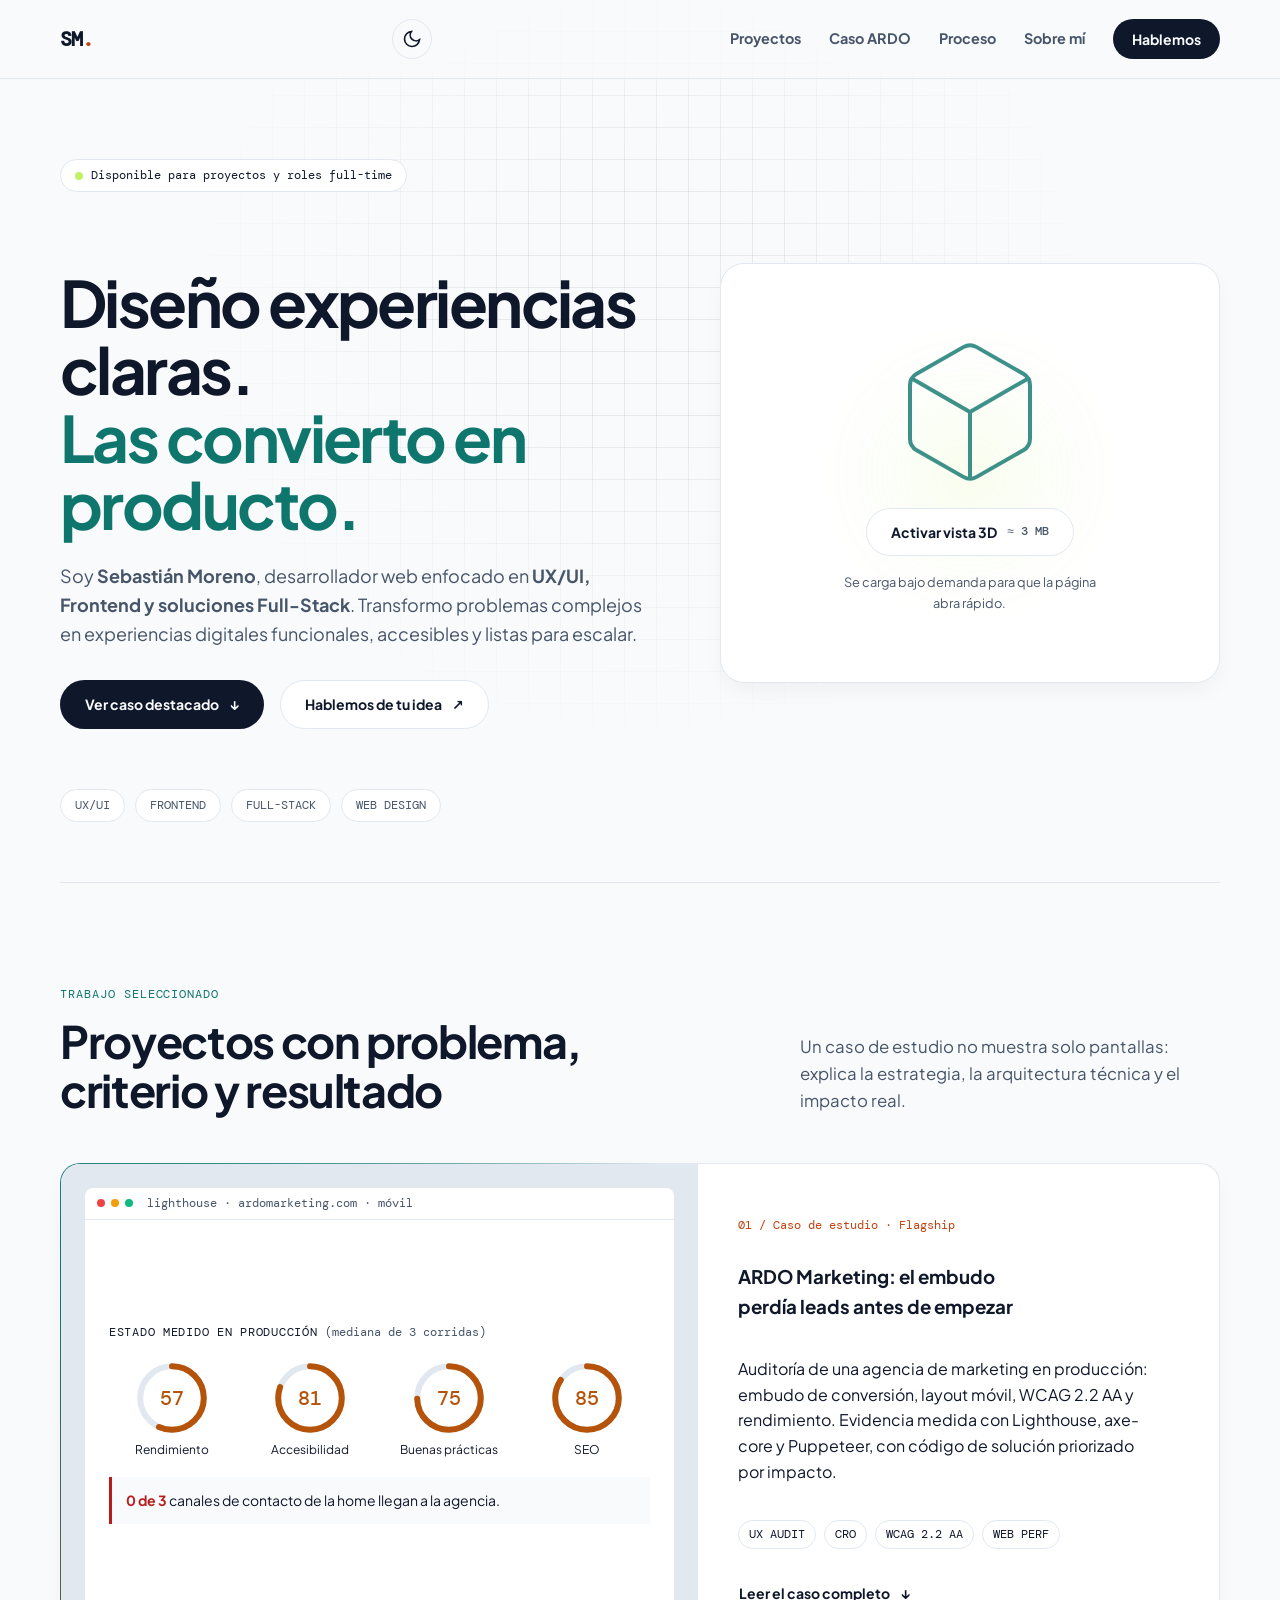
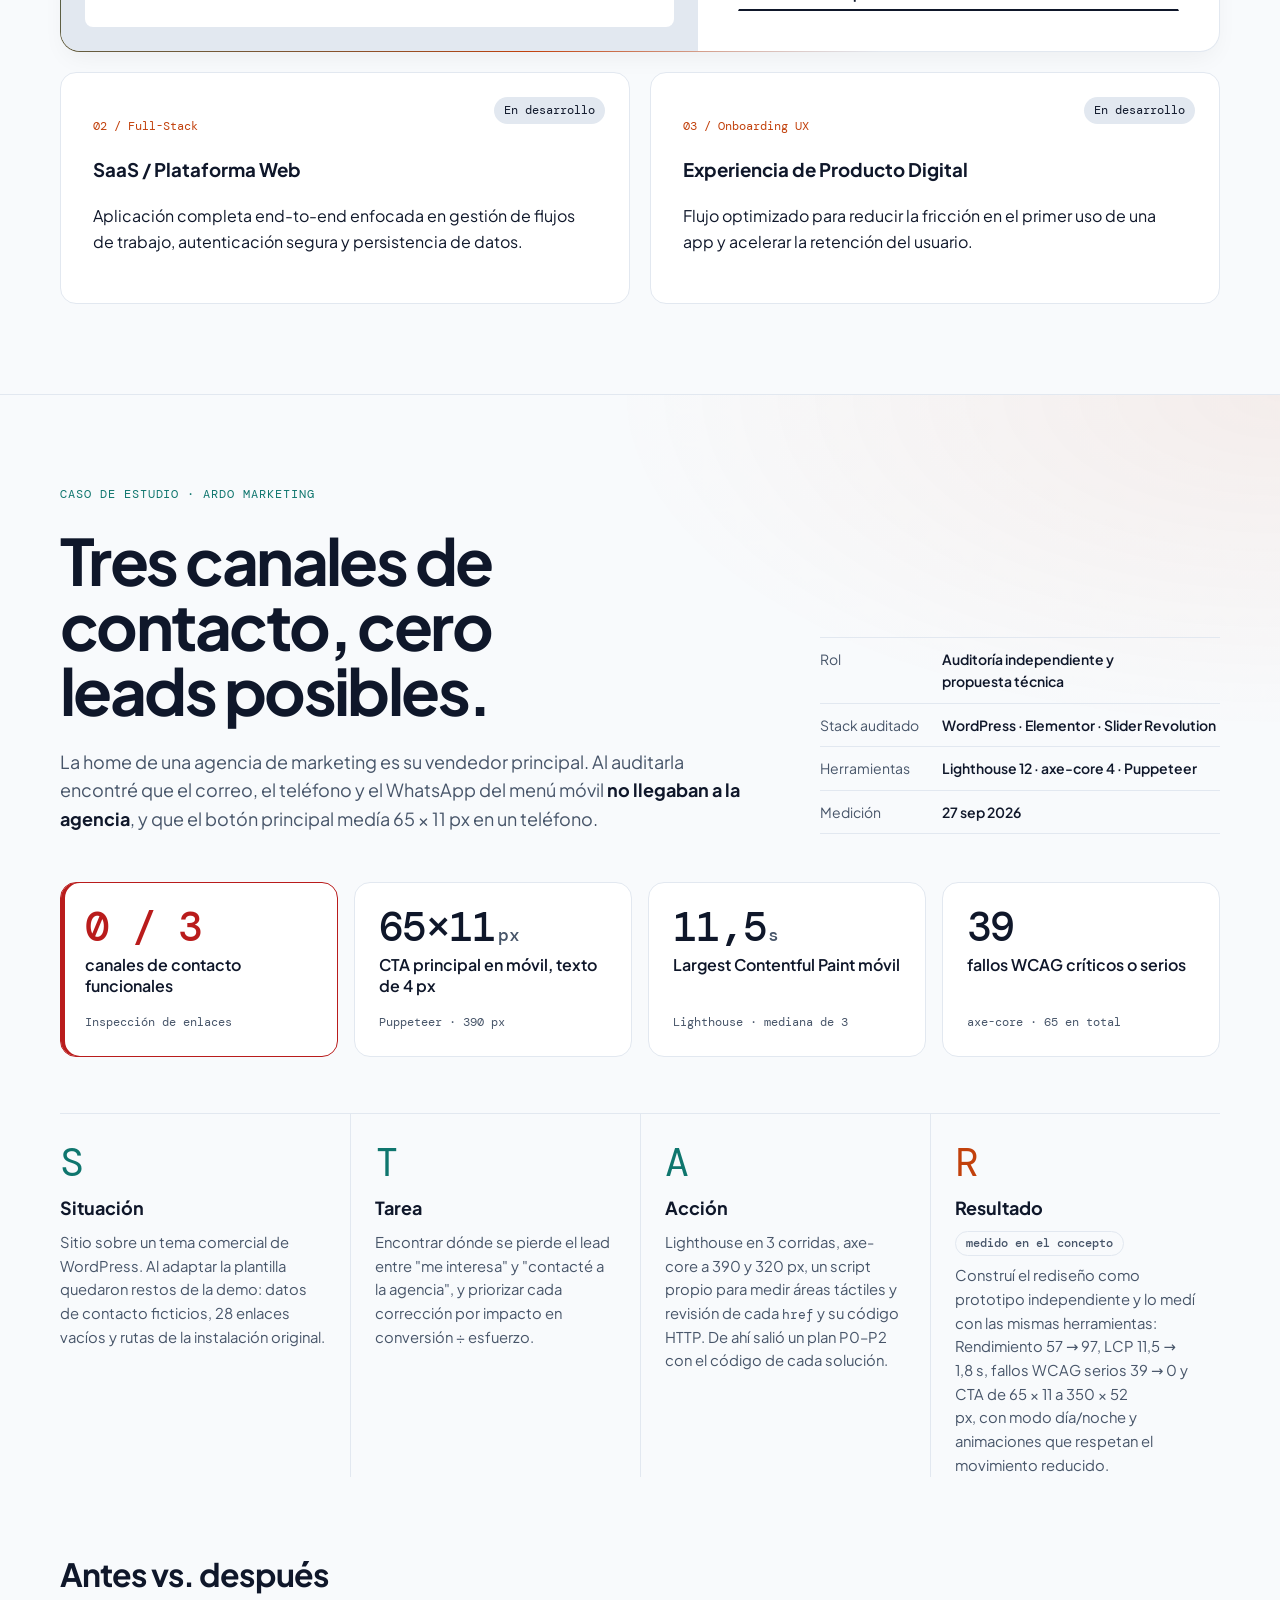
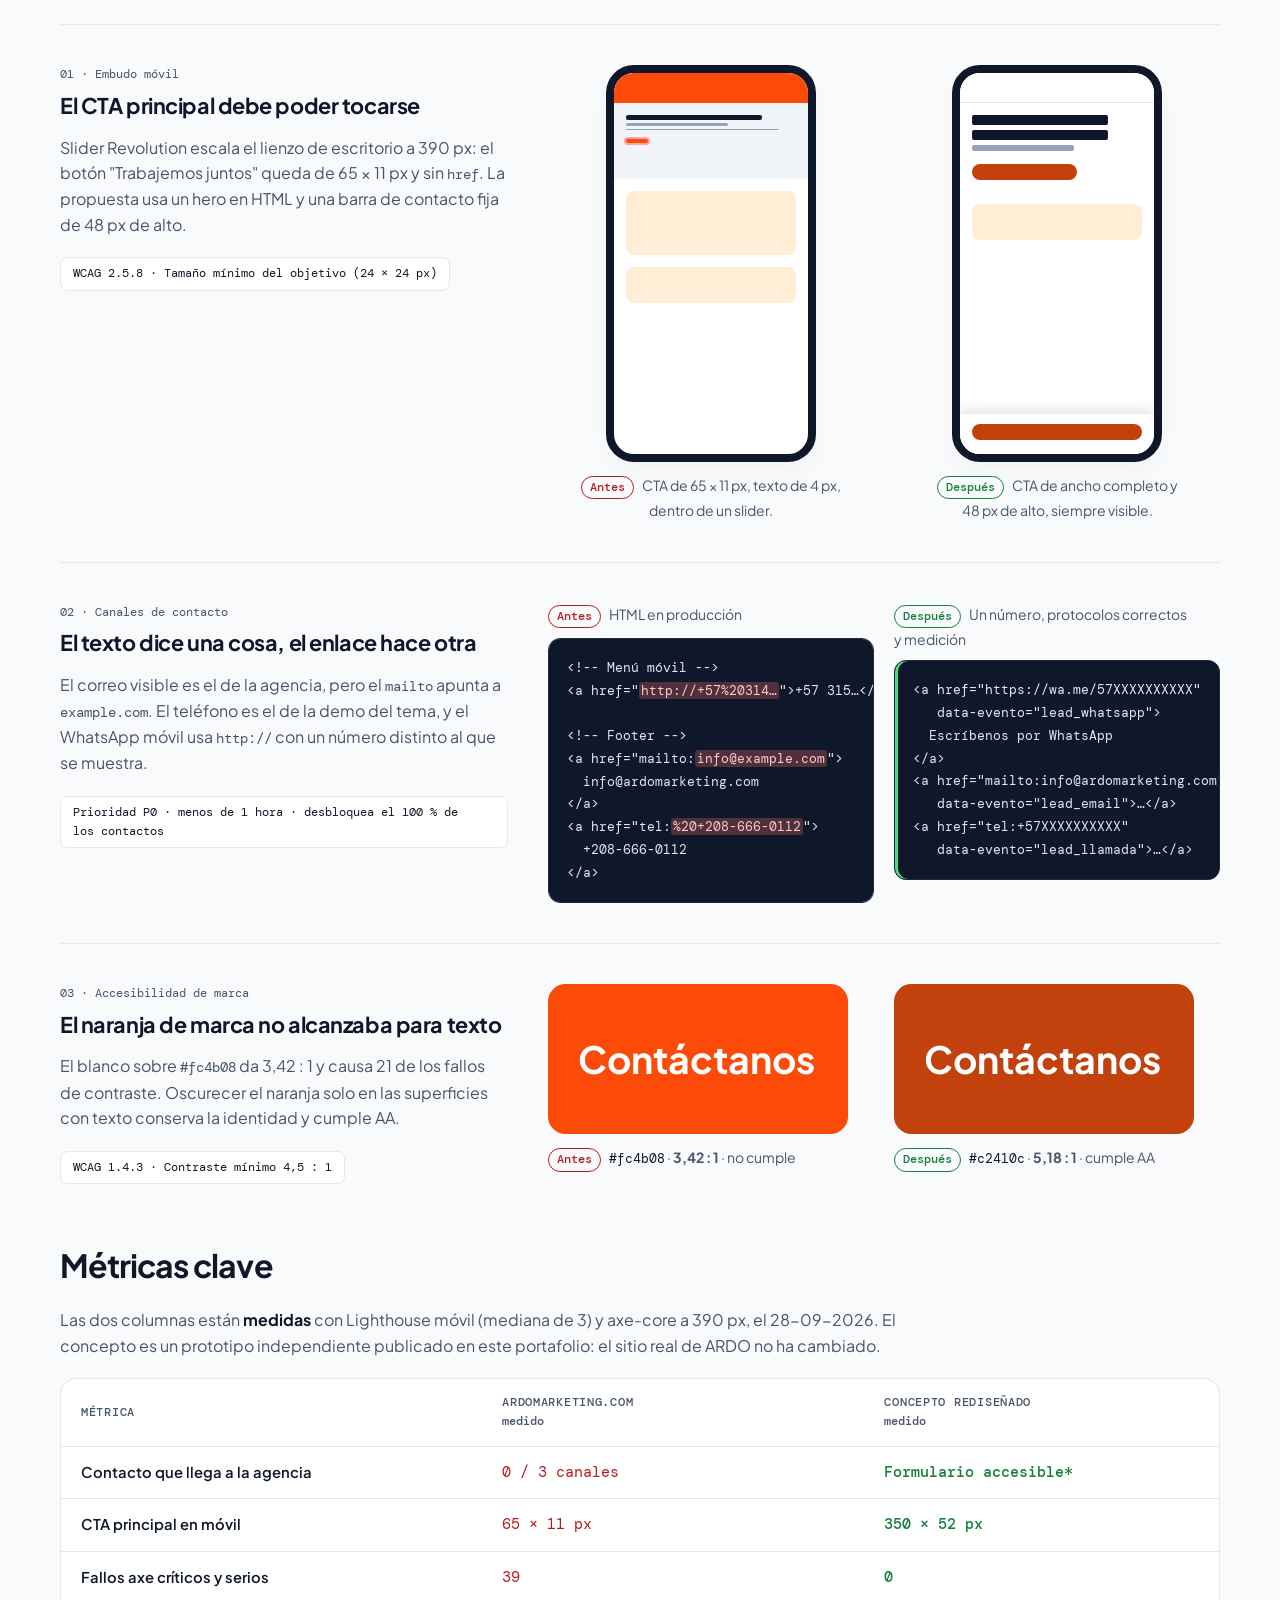
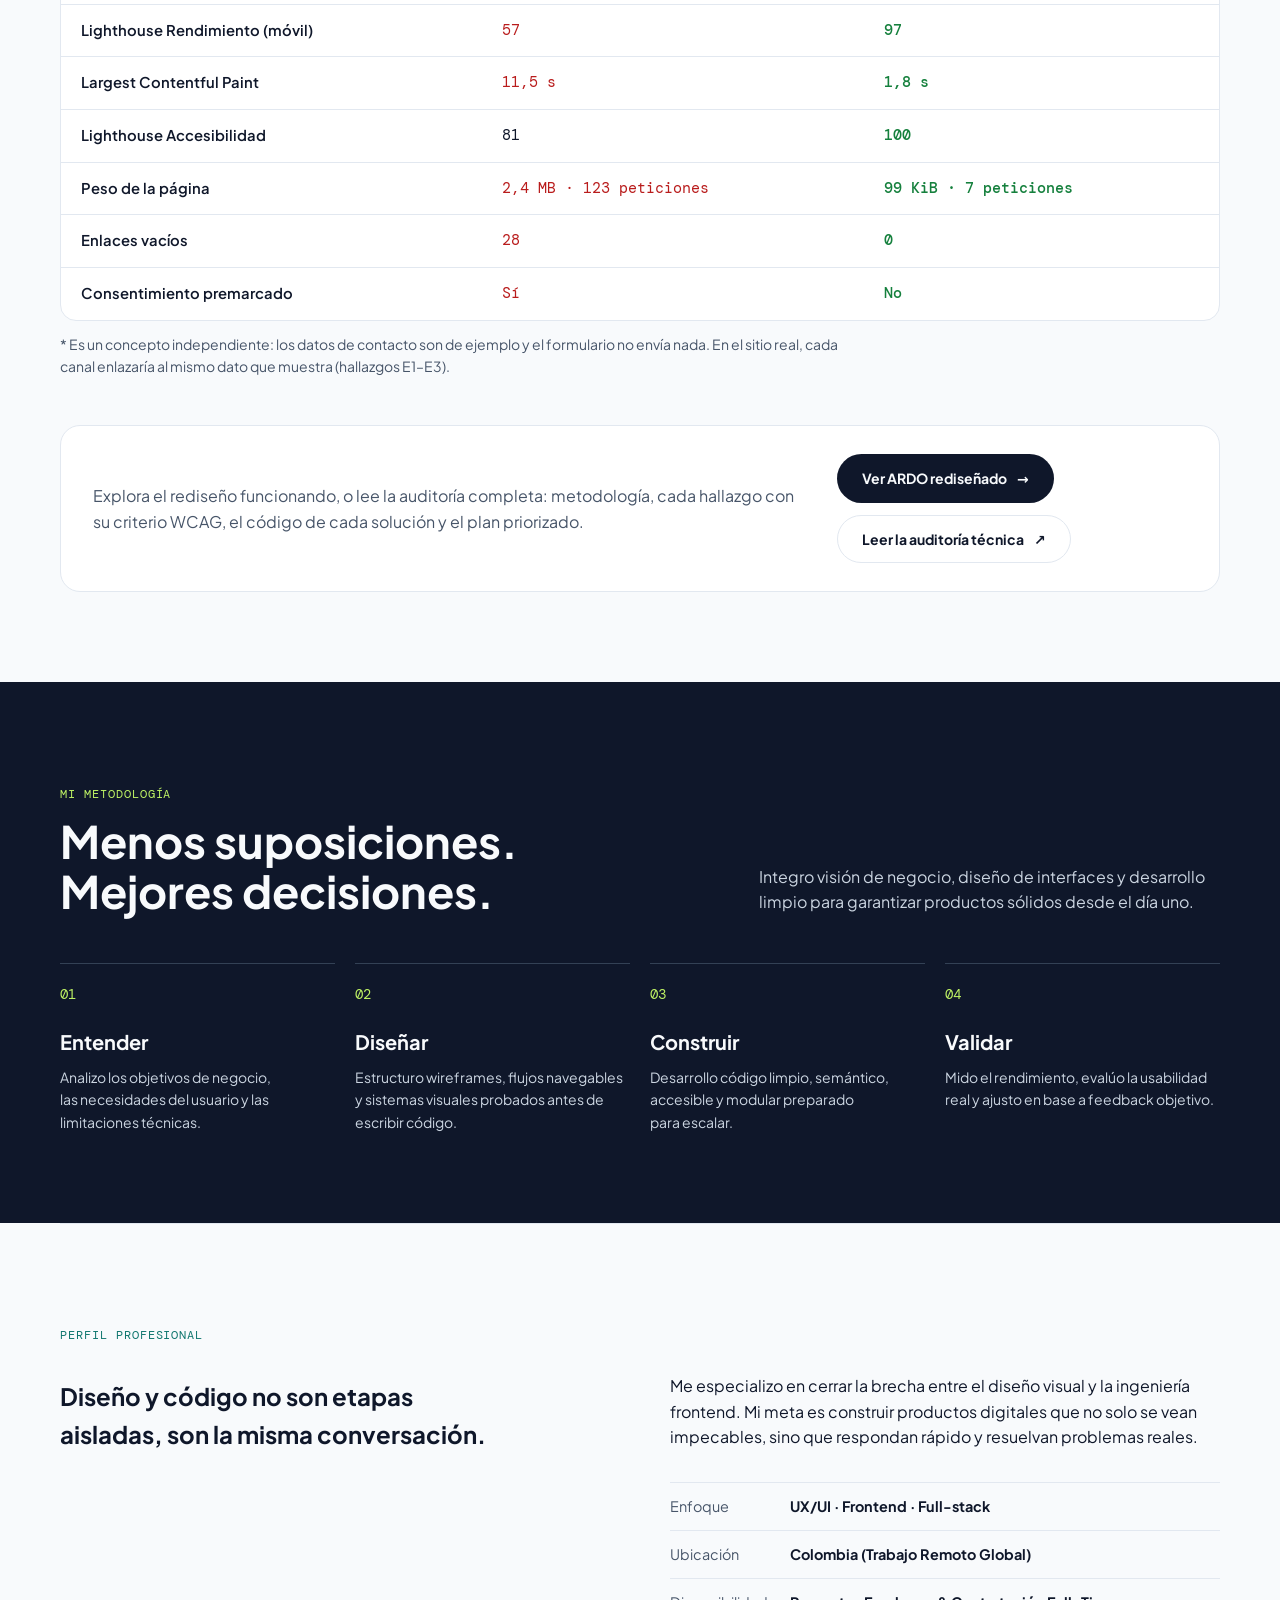
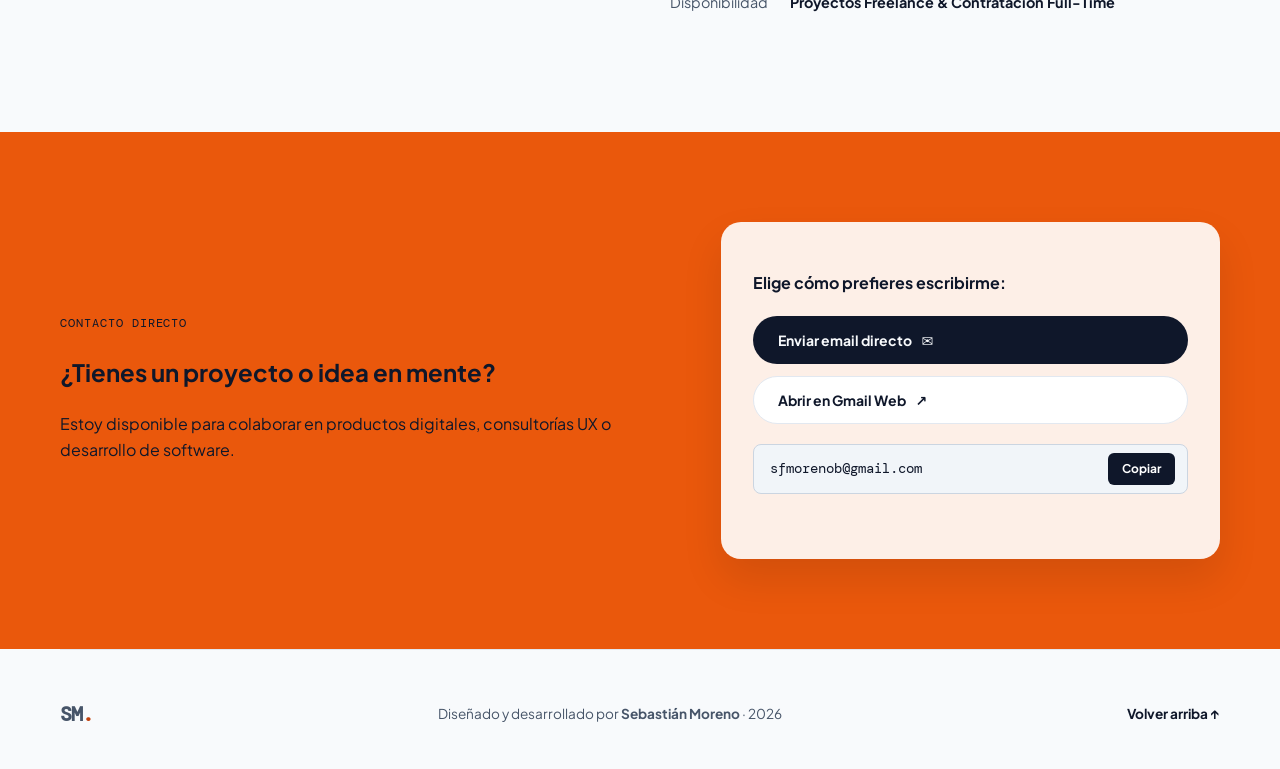
==== commit 14807072: "feat: modo día/noche, más efectos y menú móvil en el concepto ARDO - Día/noche con tokens semánticos" ====
--- a/index.html
+++ b/index.html
@@ -309,7 +309,7 @@
           <li class="star-card star-card--result">
             <span class="star-letter" aria-hidden="true">R</span>
             <h3>Resultado <span class="pill">medido en el concepto</span></h3>
-            <p>Construí el rediseño como prototipo independiente y lo medí con las mismas herramientas: Rendimiento 57 → 99, LCP 11,5 → 1,7 s, fallos WCAG serios 39 → 0 y CTA de 65 × 11 a 350 × 52 px, con animaciones que respetan el movimiento reducido.</p>
+            <p>Construí el rediseño como prototipo independiente y lo medí con las mismas herramientas: Rendimiento 57 → 97, LCP 11,5 → 1,8 s, fallos WCAG serios 39 → 0 y CTA de 65 × 11 a 350 × 52 px, con modo día/noche y animaciones que respetan el movimiento reducido.</p>
           </li>
         </ol>
 
@@ -438,10 +438,10 @@
                 <tr><th scope="row">Contacto que llega a la agencia</th><td class="val-bad">0 / 3 canales</td><td class="val-good">Formulario accesible*</td></tr>
                 <tr><th scope="row">CTA principal en móvil</th><td class="val-bad">65 × 11 px</td><td class="val-good">350 × 52 px</td></tr>
                 <tr><th scope="row">Fallos axe críticos y serios</th><td class="val-bad">39</td><td class="val-good">0</td></tr>
-                <tr><th scope="row">Lighthouse Rendimiento (móvil)</th><td class="val-bad">57</td><td class="val-good">99</td></tr>
-                <tr><th scope="row">Largest Contentful Paint</th><td class="val-bad">11,5 s</td><td class="val-good">1,7 s</td></tr>
+                <tr><th scope="row">Lighthouse Rendimiento (móvil)</th><td class="val-bad">57</td><td class="val-good">97</td></tr>
+                <tr><th scope="row">Largest Contentful Paint</th><td class="val-bad">11,5 s</td><td class="val-good">1,8 s</td></tr>
                 <tr><th scope="row">Lighthouse Accesibilidad</th><td>81</td><td class="val-good">100</td></tr>
-                <tr><th scope="row">Peso de la página</th><td class="val-bad">2,4 MB · 123 peticiones</td><td class="val-good">88 KiB · 7 peticiones</td></tr>
+                <tr><th scope="row">Peso de la página</th><td class="val-bad">2,4 MB · 123 peticiones</td><td class="val-good">99 KiB · 7 peticiones</td></tr>
                 <tr><th scope="row">Enlaces vacíos</th><td class="val-bad">28</td><td class="val-good">0</td></tr>
                 <tr><th scope="row">Consentimiento premarcado</th><td class="val-bad">Sí</td><td class="val-good">No</td></tr>
               </tbody>
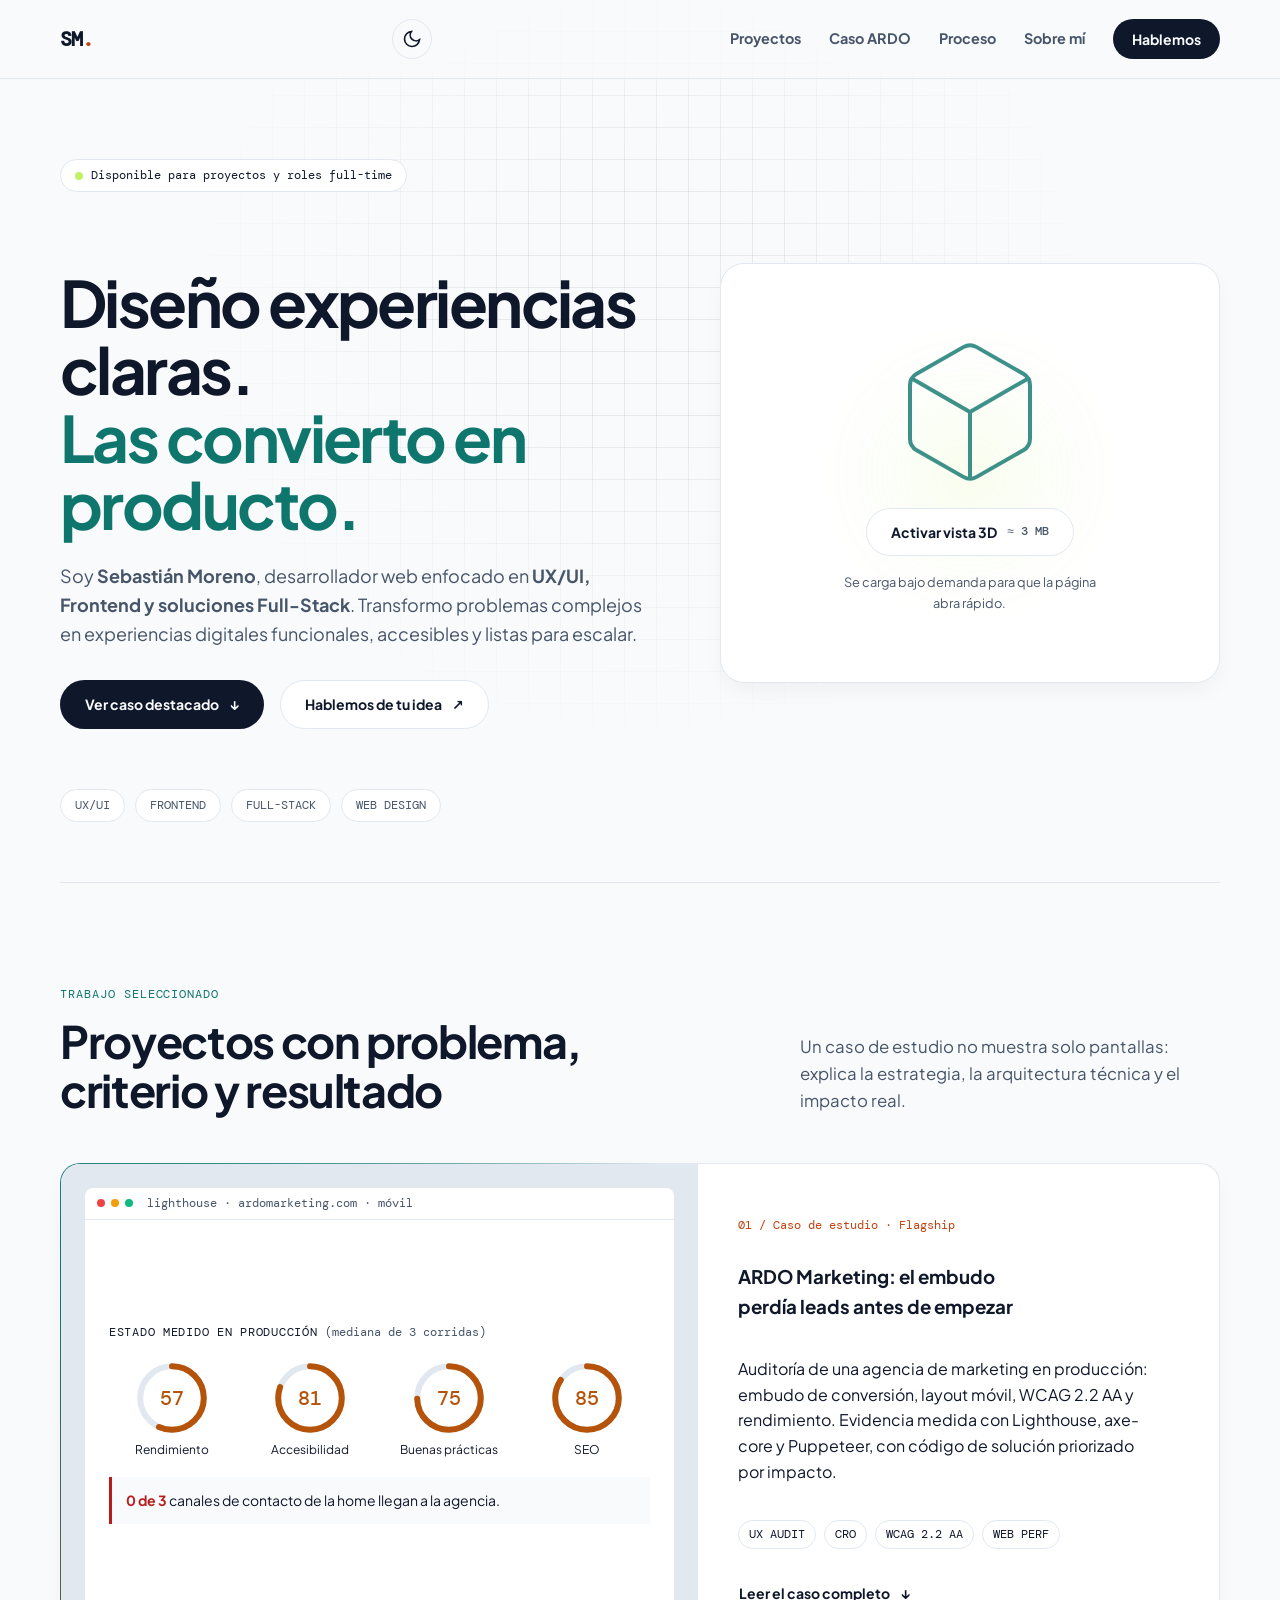
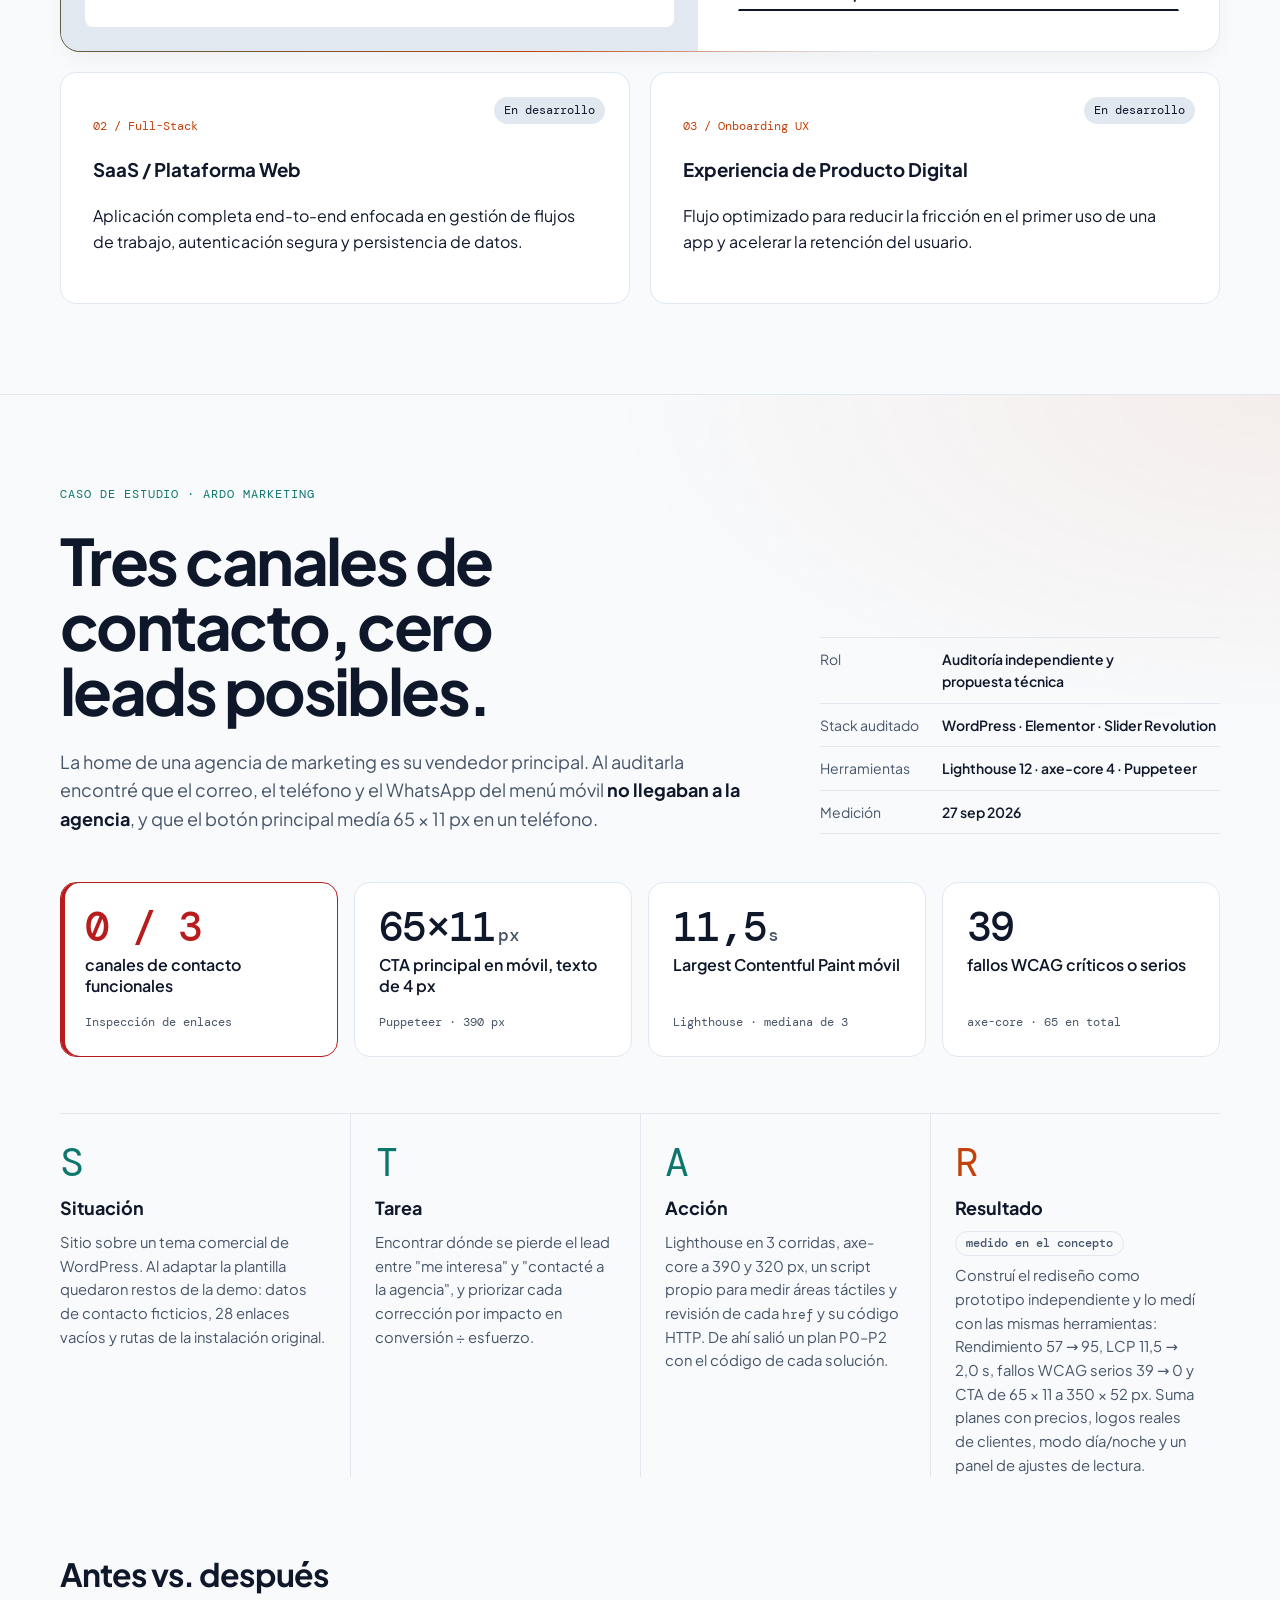
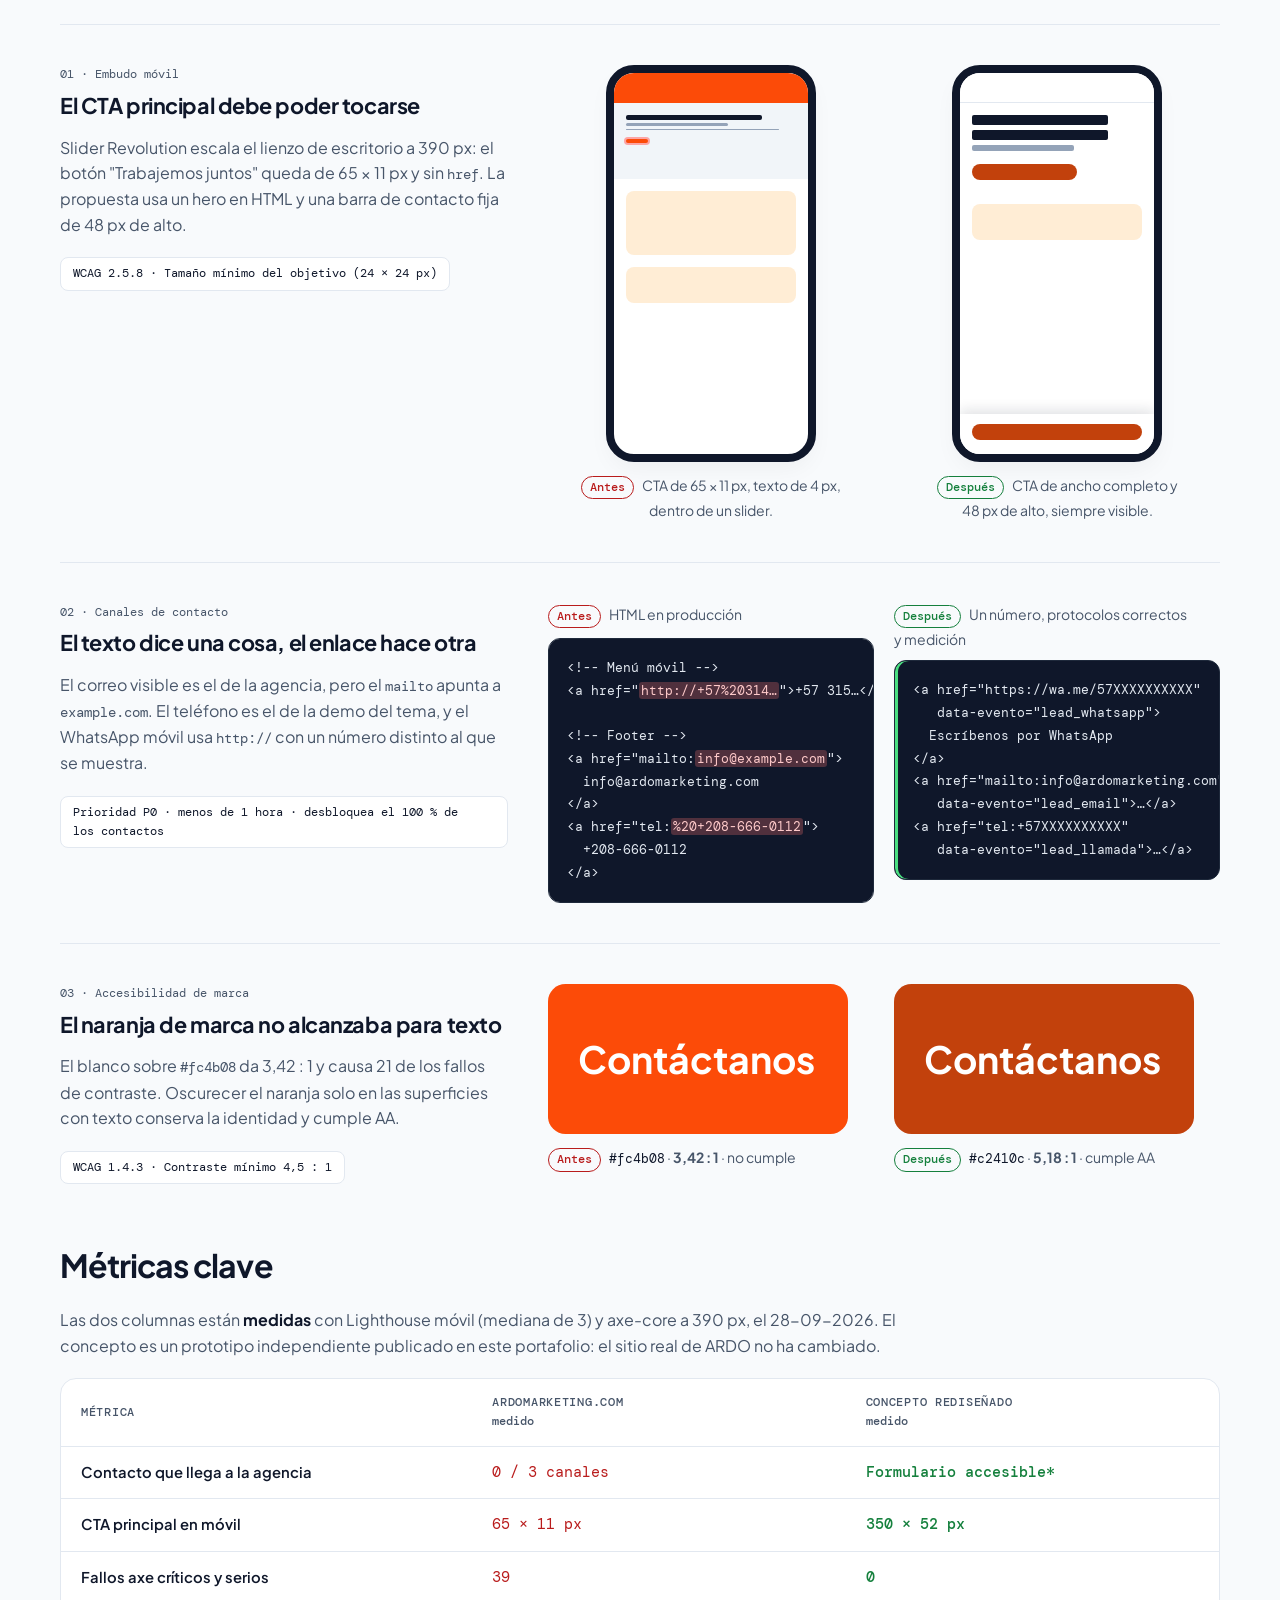
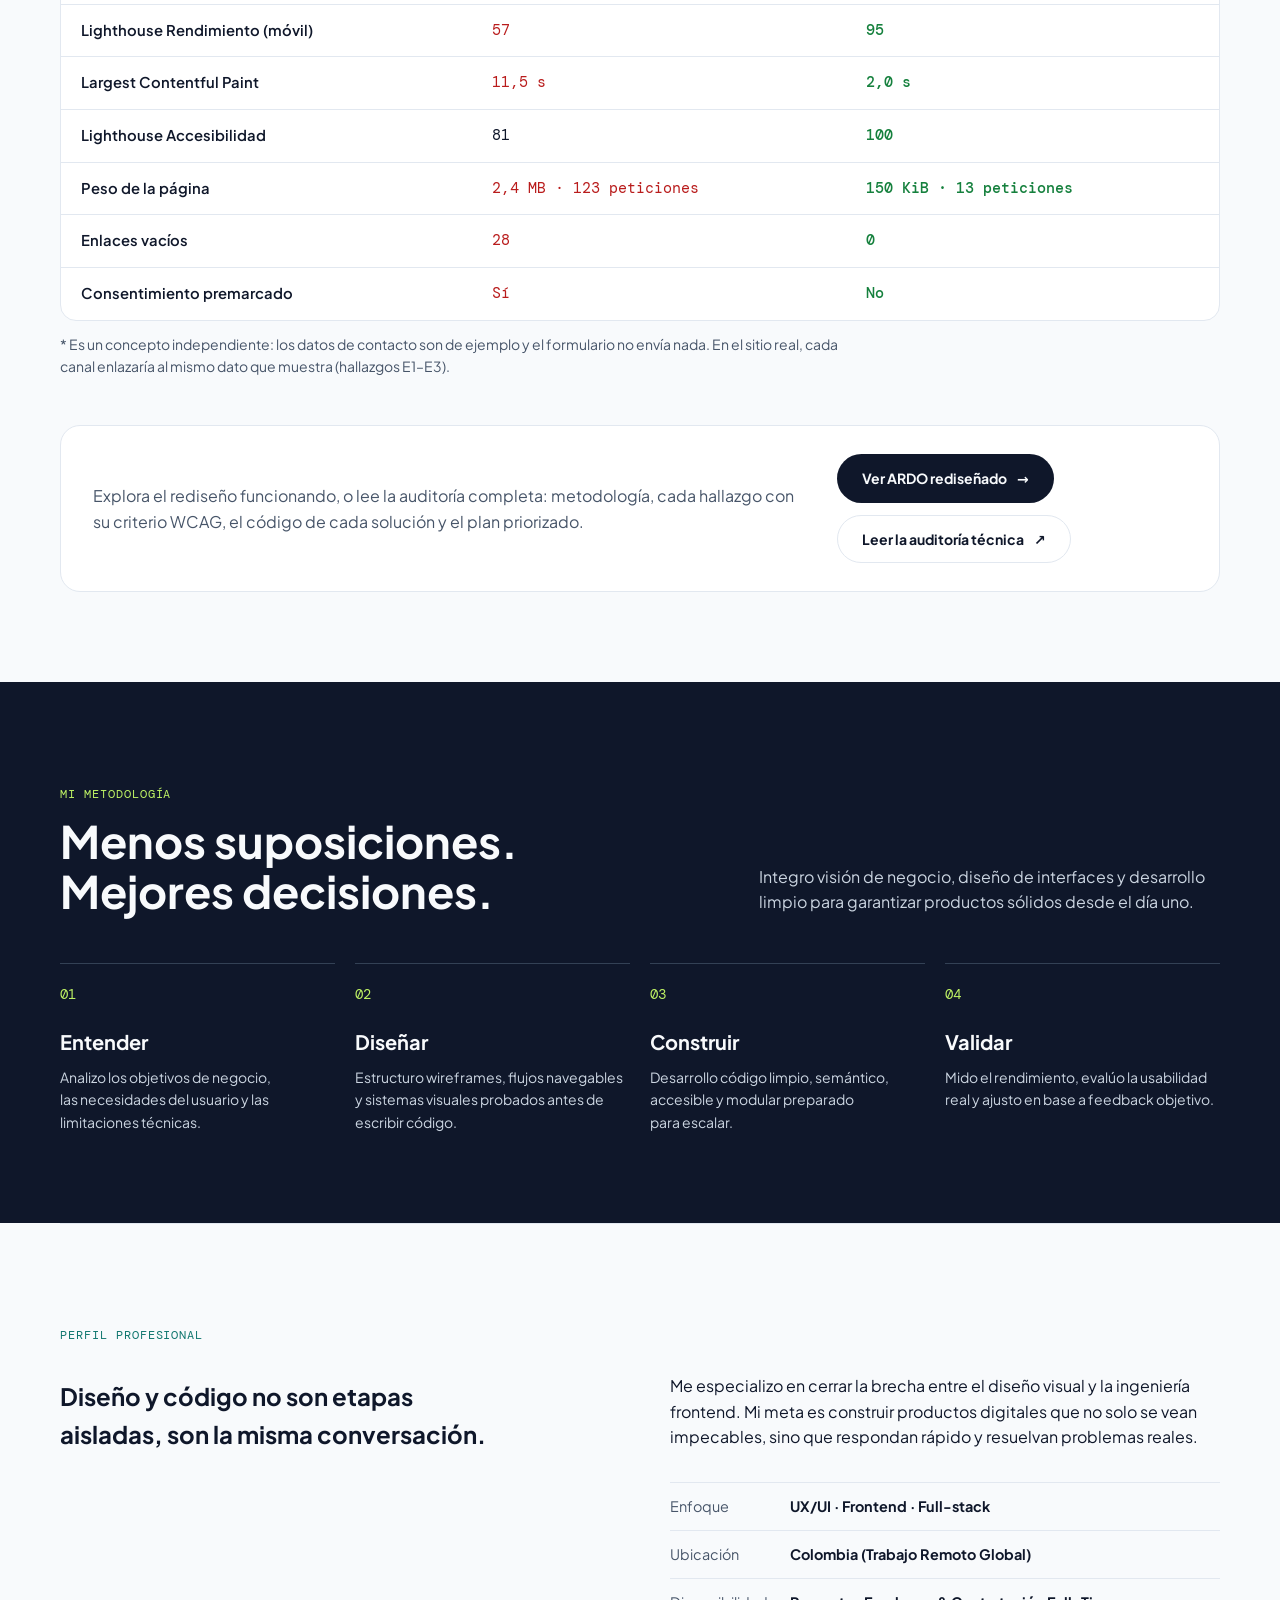
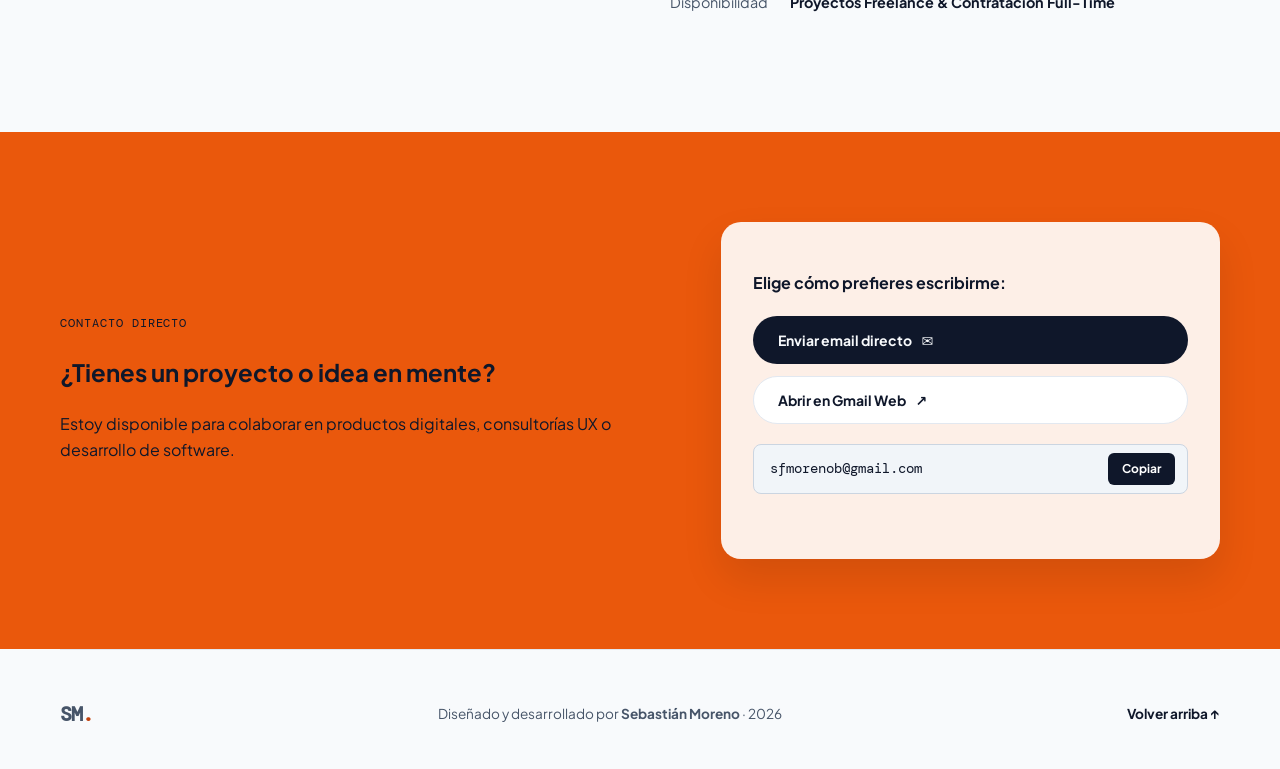
==== commit f24eb6d1: "feat: concepto ARDO v4 — planes, clientes reales y ajustes de lectura Contenido real que faltaba res" ====
--- a/index.html
+++ b/index.html
@@ -309,7 +309,7 @@
           <li class="star-card star-card--result">
             <span class="star-letter" aria-hidden="true">R</span>
             <h3>Resultado <span class="pill">medido en el concepto</span></h3>
-            <p>Construí el rediseño como prototipo independiente y lo medí con las mismas herramientas: Rendimiento 57 → 97, LCP 11,5 → 1,8 s, fallos WCAG serios 39 → 0 y CTA de 65 × 11 a 350 × 52 px, con modo día/noche y animaciones que respetan el movimiento reducido.</p>
+            <p>Construí el rediseño como prototipo independiente y lo medí con las mismas herramientas: Rendimiento 57 → 95, LCP 11,5 → 2,0 s, fallos WCAG serios 39 → 0 y CTA de 65 × 11 a 350 × 52 px. Suma planes con precios, logos reales de clientes, modo día/noche y un panel de ajustes de lectura.</p>
           </li>
         </ol>
 
@@ -438,10 +438,10 @@
                 <tr><th scope="row">Contacto que llega a la agencia</th><td class="val-bad">0 / 3 canales</td><td class="val-good">Formulario accesible*</td></tr>
                 <tr><th scope="row">CTA principal en móvil</th><td class="val-bad">65 × 11 px</td><td class="val-good">350 × 52 px</td></tr>
                 <tr><th scope="row">Fallos axe críticos y serios</th><td class="val-bad">39</td><td class="val-good">0</td></tr>
-                <tr><th scope="row">Lighthouse Rendimiento (móvil)</th><td class="val-bad">57</td><td class="val-good">97</td></tr>
-                <tr><th scope="row">Largest Contentful Paint</th><td class="val-bad">11,5 s</td><td class="val-good">1,8 s</td></tr>
+                <tr><th scope="row">Lighthouse Rendimiento (móvil)</th><td class="val-bad">57</td><td class="val-good">95</td></tr>
+                <tr><th scope="row">Largest Contentful Paint</th><td class="val-bad">11,5 s</td><td class="val-good">2,0 s</td></tr>
                 <tr><th scope="row">Lighthouse Accesibilidad</th><td>81</td><td class="val-good">100</td></tr>
-                <tr><th scope="row">Peso de la página</th><td class="val-bad">2,4 MB · 123 peticiones</td><td class="val-good">99 KiB · 7 peticiones</td></tr>
+                <tr><th scope="row">Peso de la página</th><td class="val-bad">2,4 MB · 123 peticiones</td><td class="val-good">150 KiB · 13 peticiones</td></tr>
                 <tr><th scope="row">Enlaces vacíos</th><td class="val-bad">28</td><td class="val-good">0</td></tr>
                 <tr><th scope="row">Consentimiento premarcado</th><td class="val-bad">Sí</td><td class="val-good">No</td></tr>
               </tbody>
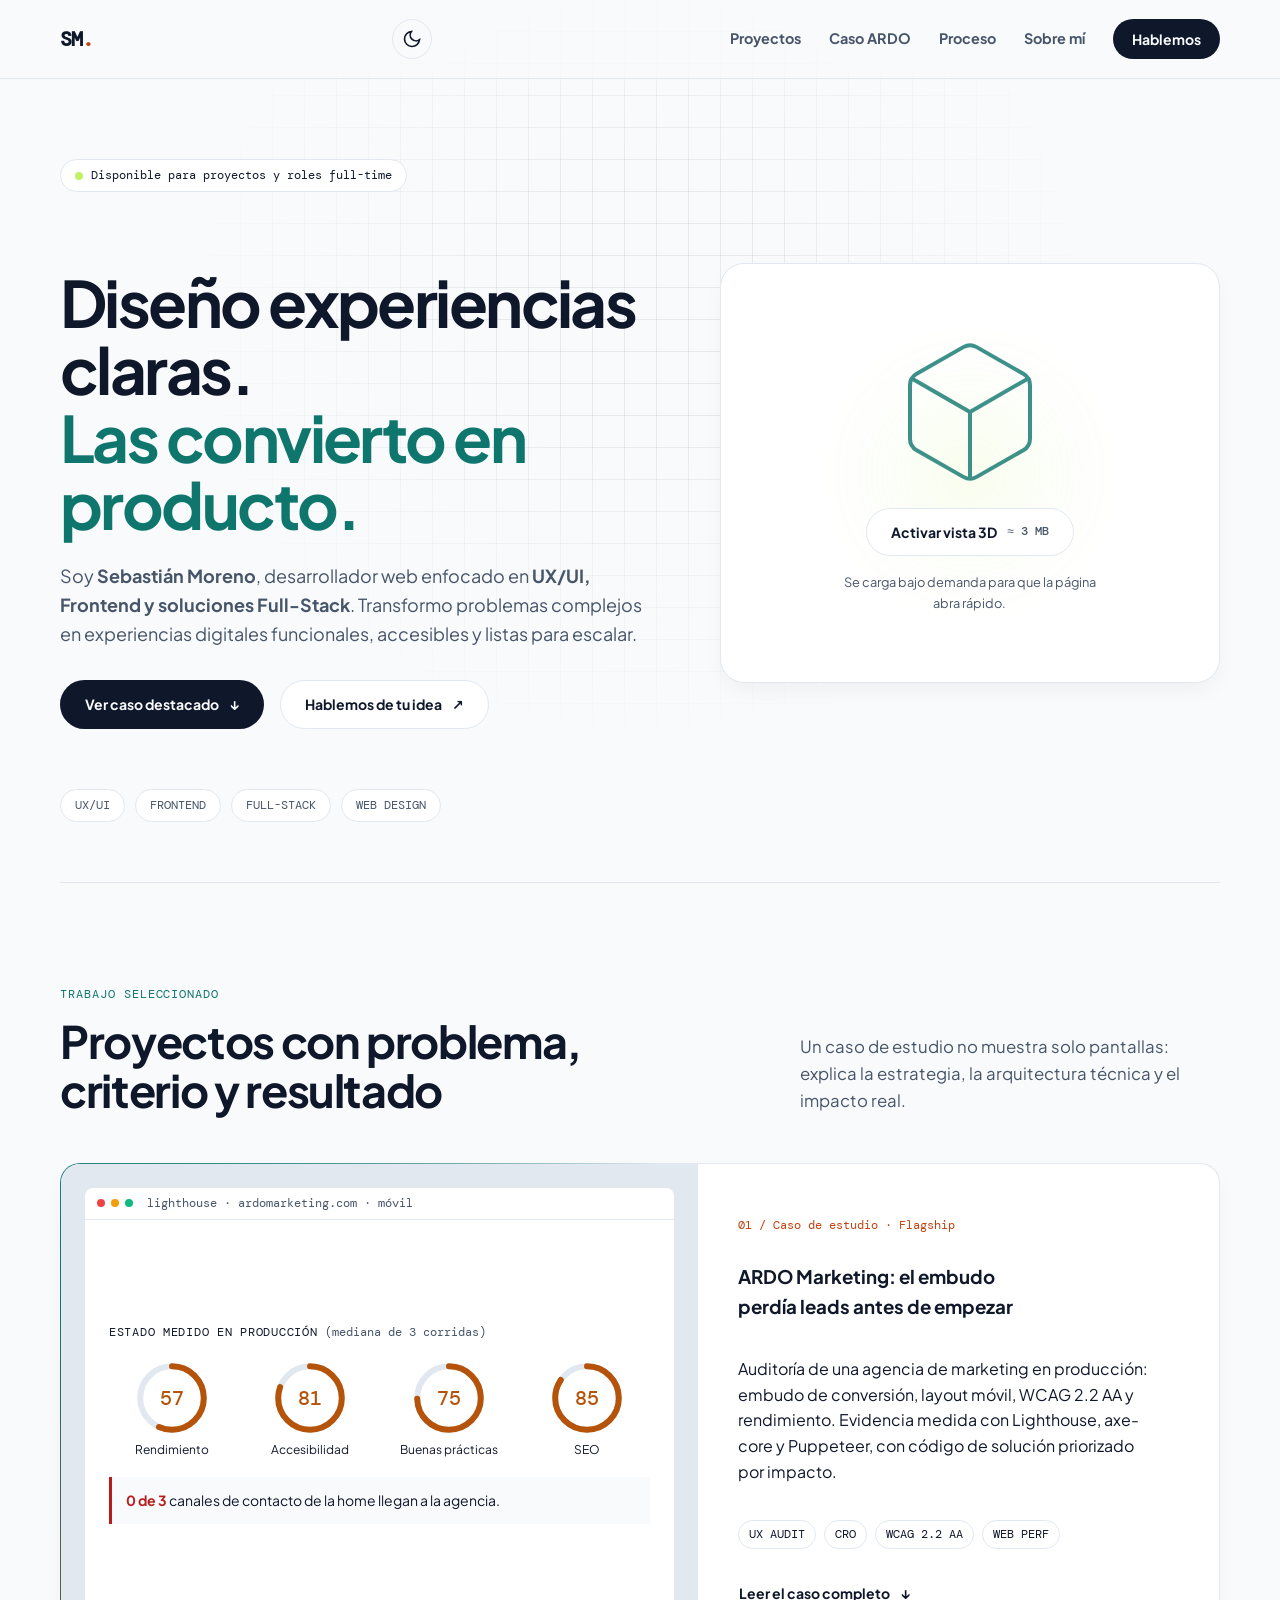
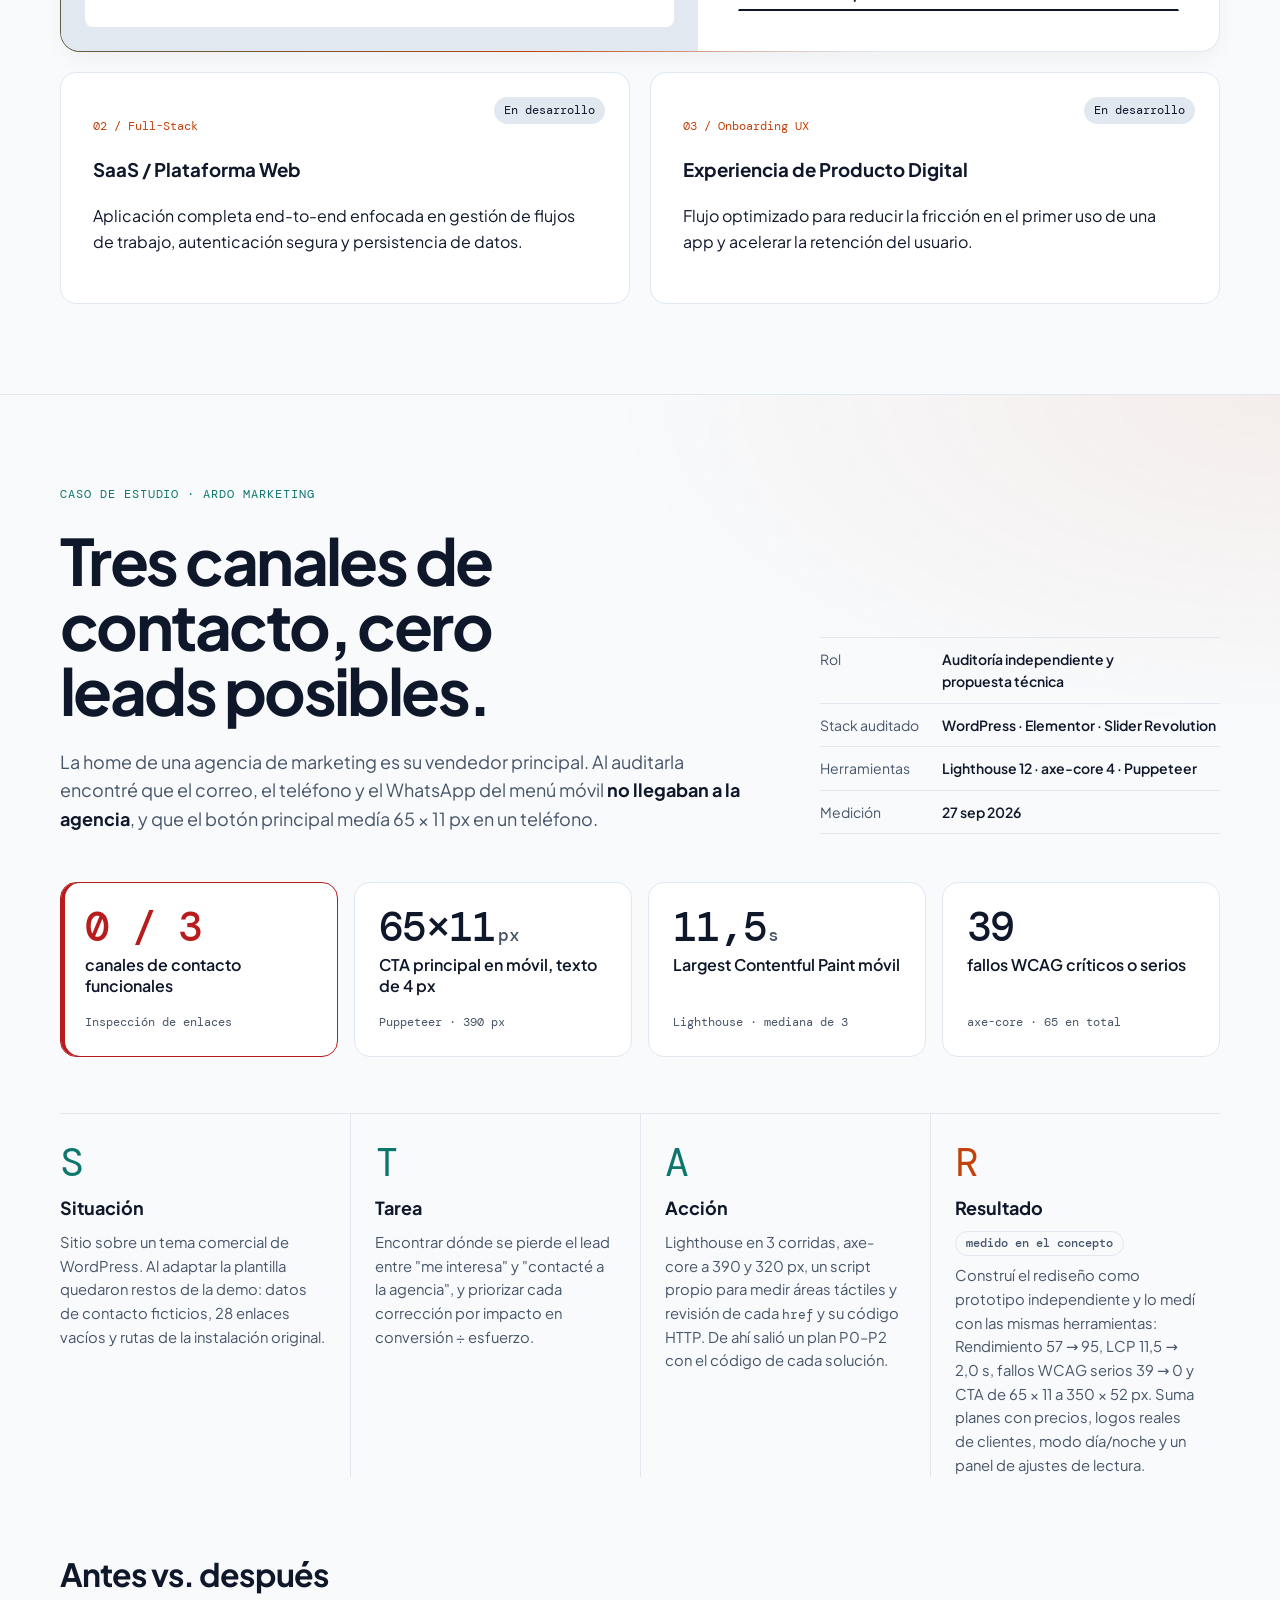
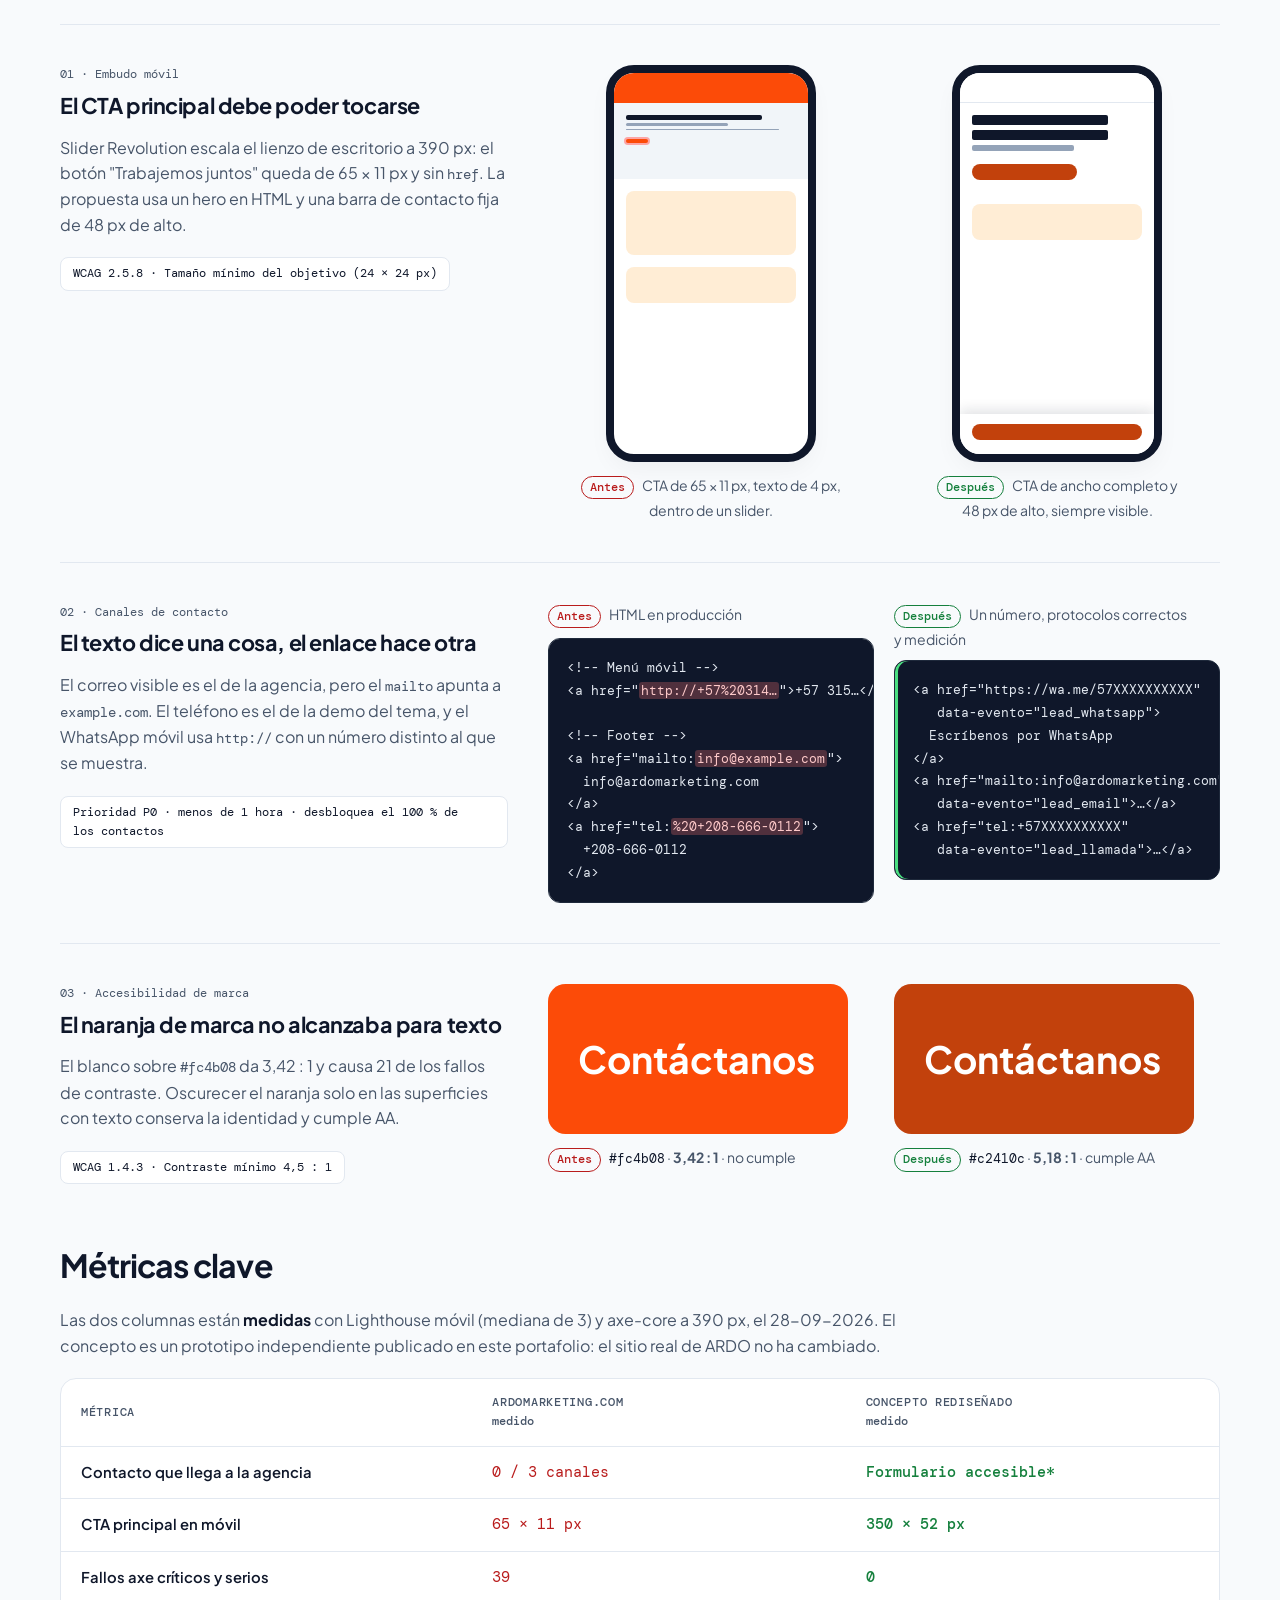
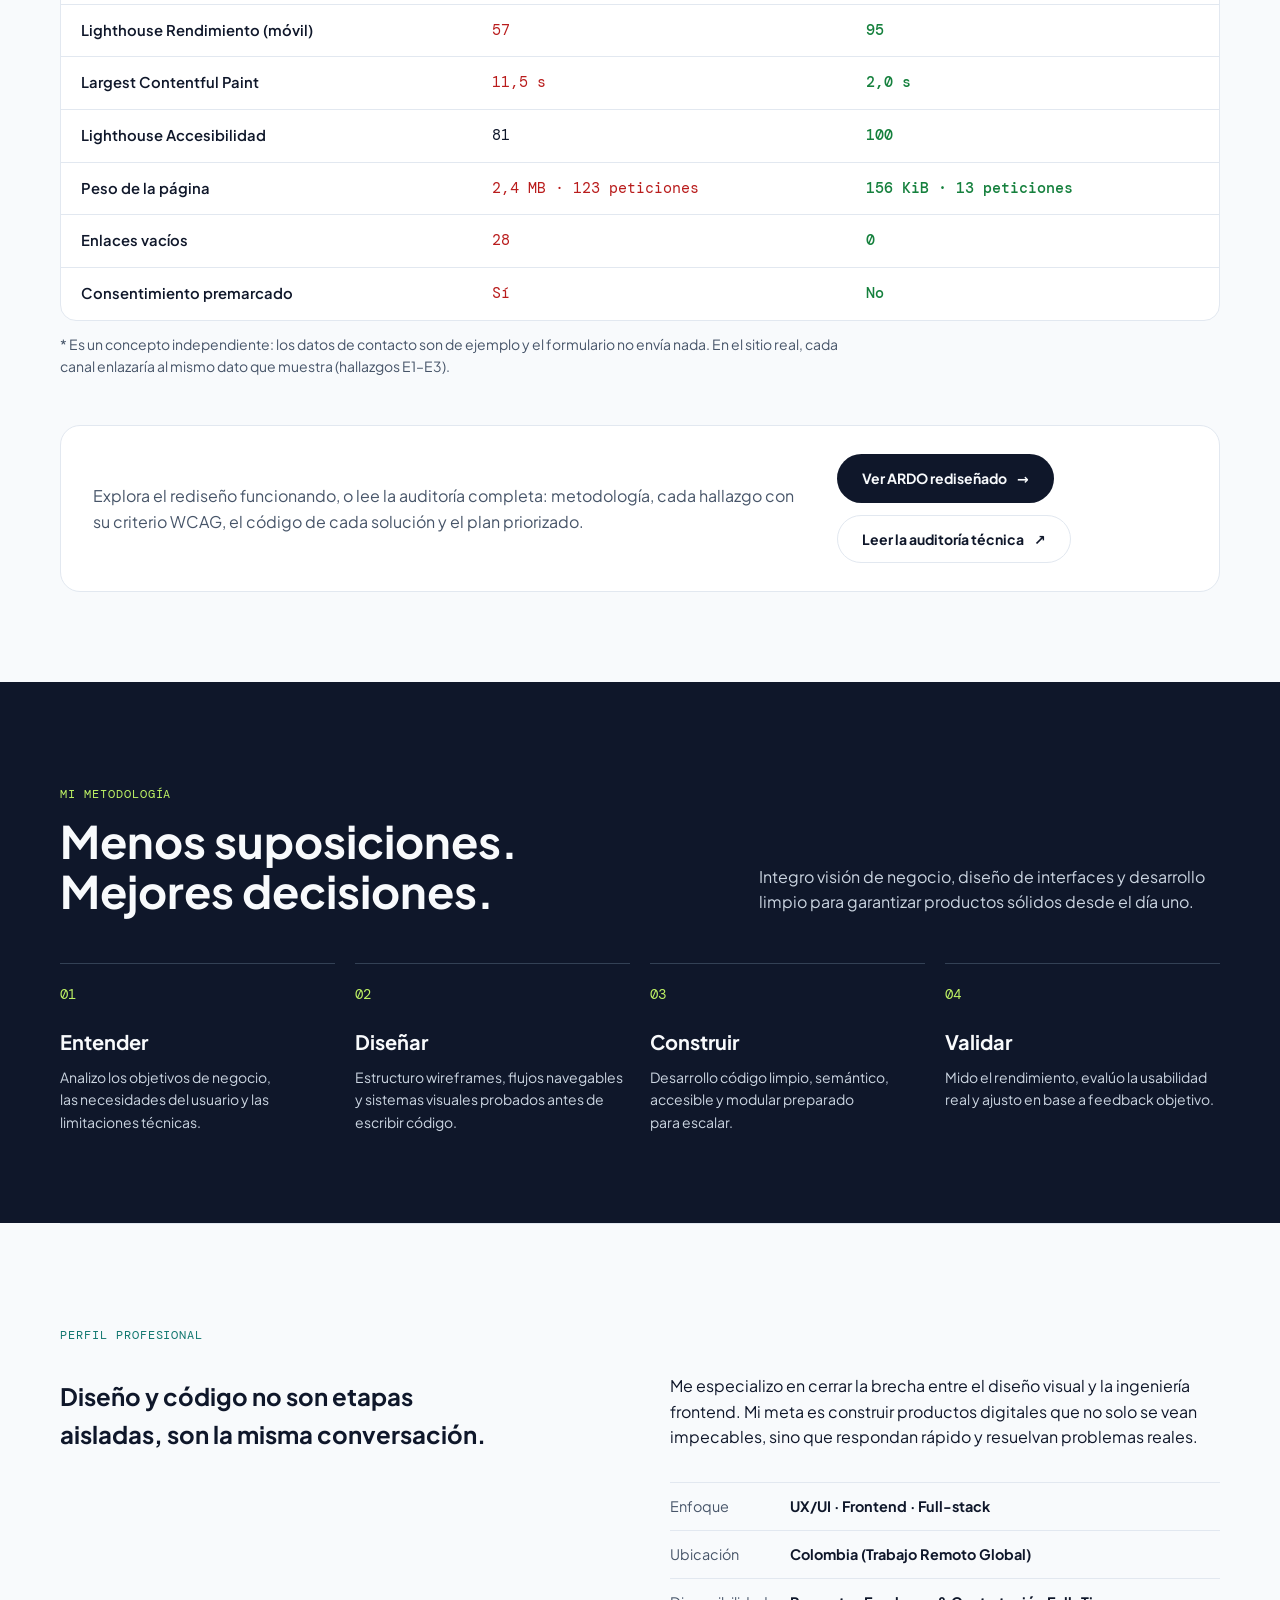
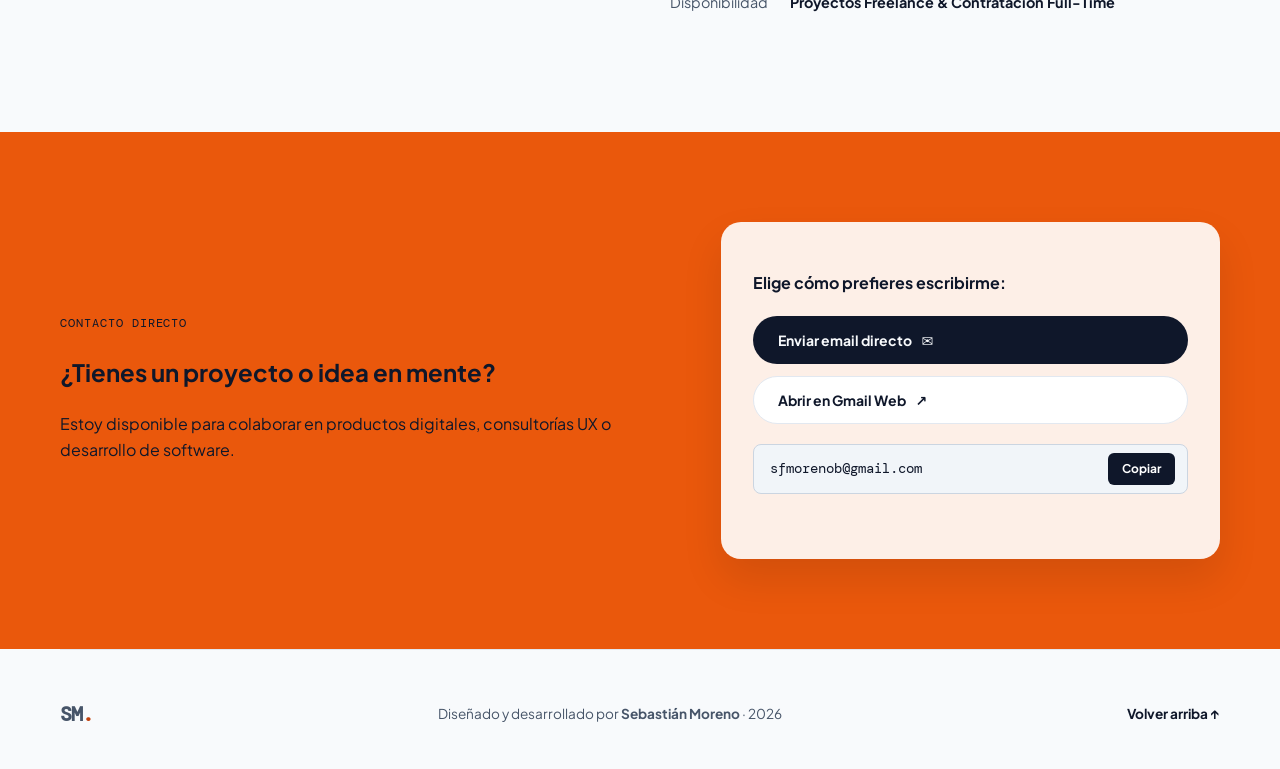
==== commit 279a8825: "feat: concepto ARDO v5 — carril de clientes, movimiento táctil y optimización - "Confían en nosotros" ====
--- a/index.html
+++ b/index.html
@@ -441,7 +441,7 @@
                 <tr><th scope="row">Lighthouse Rendimiento (móvil)</th><td class="val-bad">57</td><td class="val-good">95</td></tr>
                 <tr><th scope="row">Largest Contentful Paint</th><td class="val-bad">11,5 s</td><td class="val-good">2,0 s</td></tr>
                 <tr><th scope="row">Lighthouse Accesibilidad</th><td>81</td><td class="val-good">100</td></tr>
-                <tr><th scope="row">Peso de la página</th><td class="val-bad">2,4 MB · 123 peticiones</td><td class="val-good">150 KiB · 13 peticiones</td></tr>
+                <tr><th scope="row">Peso de la página</th><td class="val-bad">2,4 MB · 123 peticiones</td><td class="val-good">156 KiB · 13 peticiones</td></tr>
                 <tr><th scope="row">Enlaces vacíos</th><td class="val-bad">28</td><td class="val-good">0</td></tr>
                 <tr><th scope="row">Consentimiento premarcado</th><td class="val-bad">Sí</td><td class="val-good">No</td></tr>
               </tbody>
